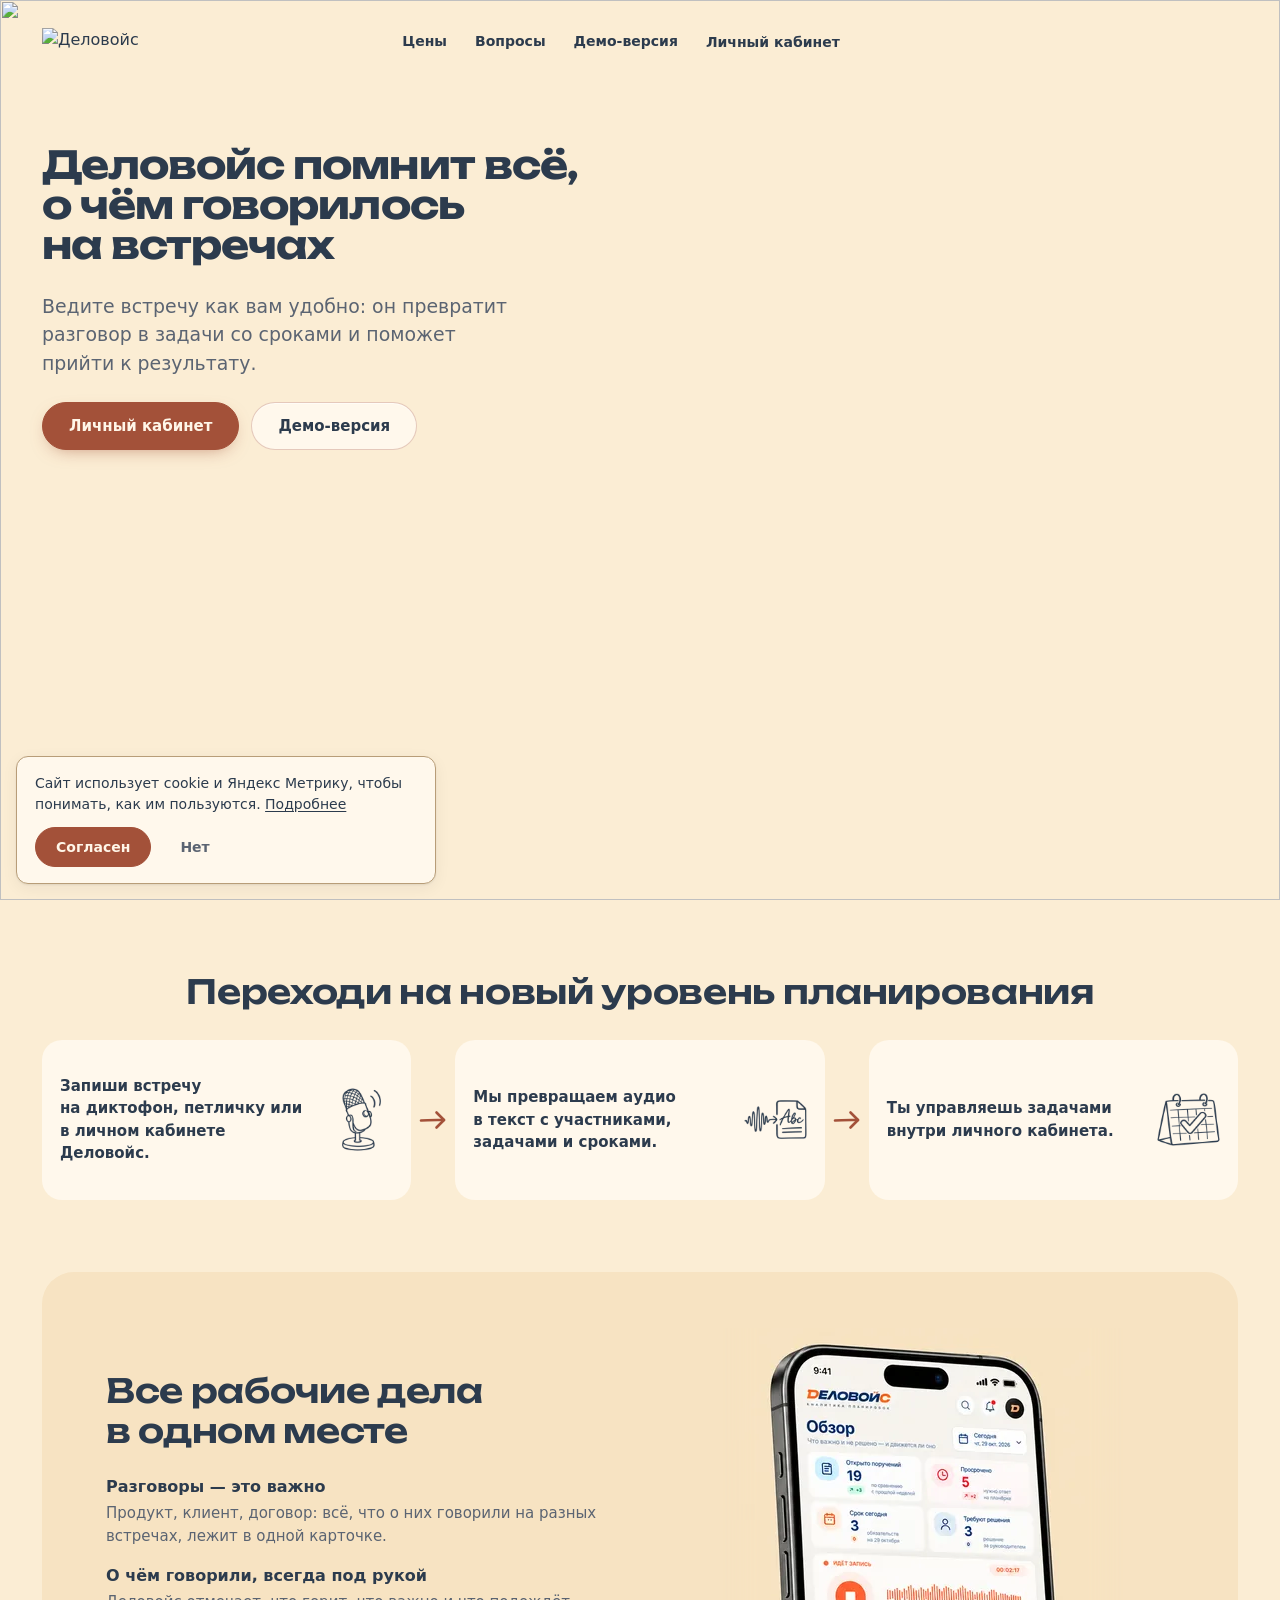
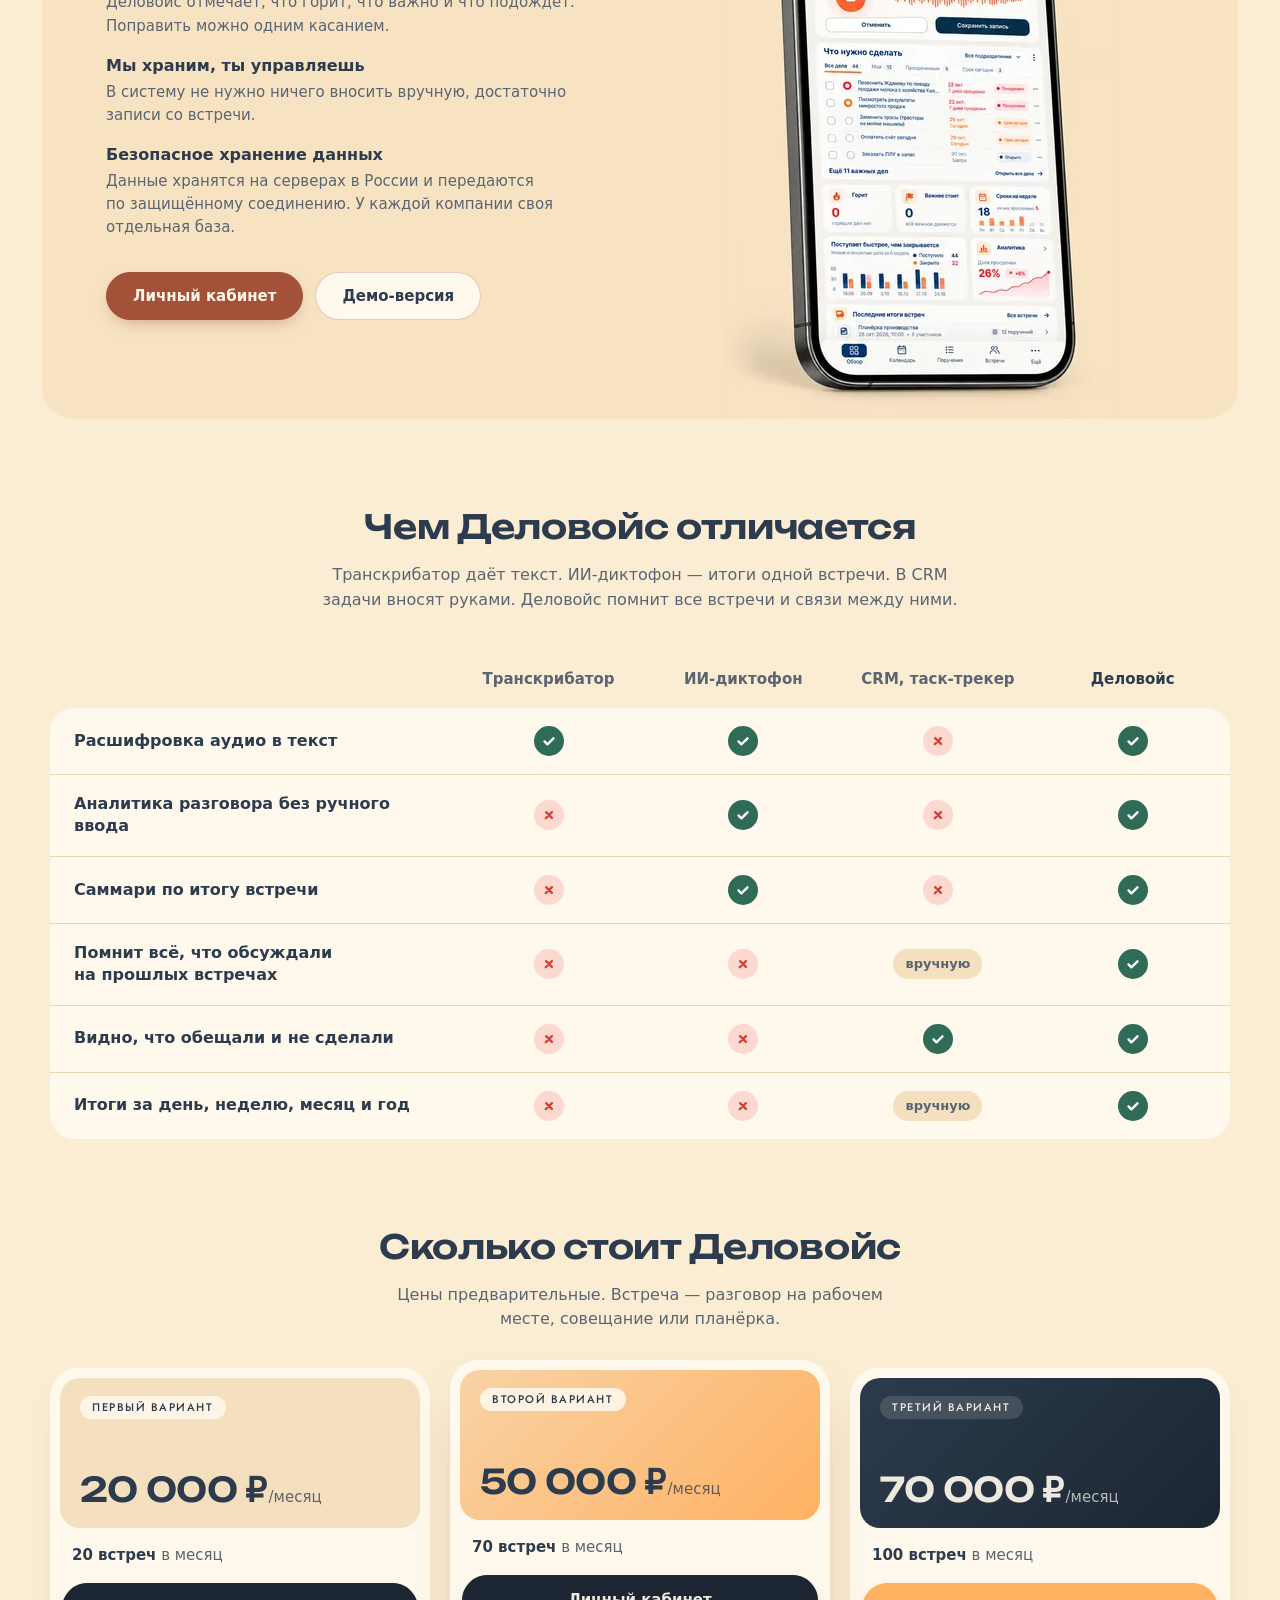
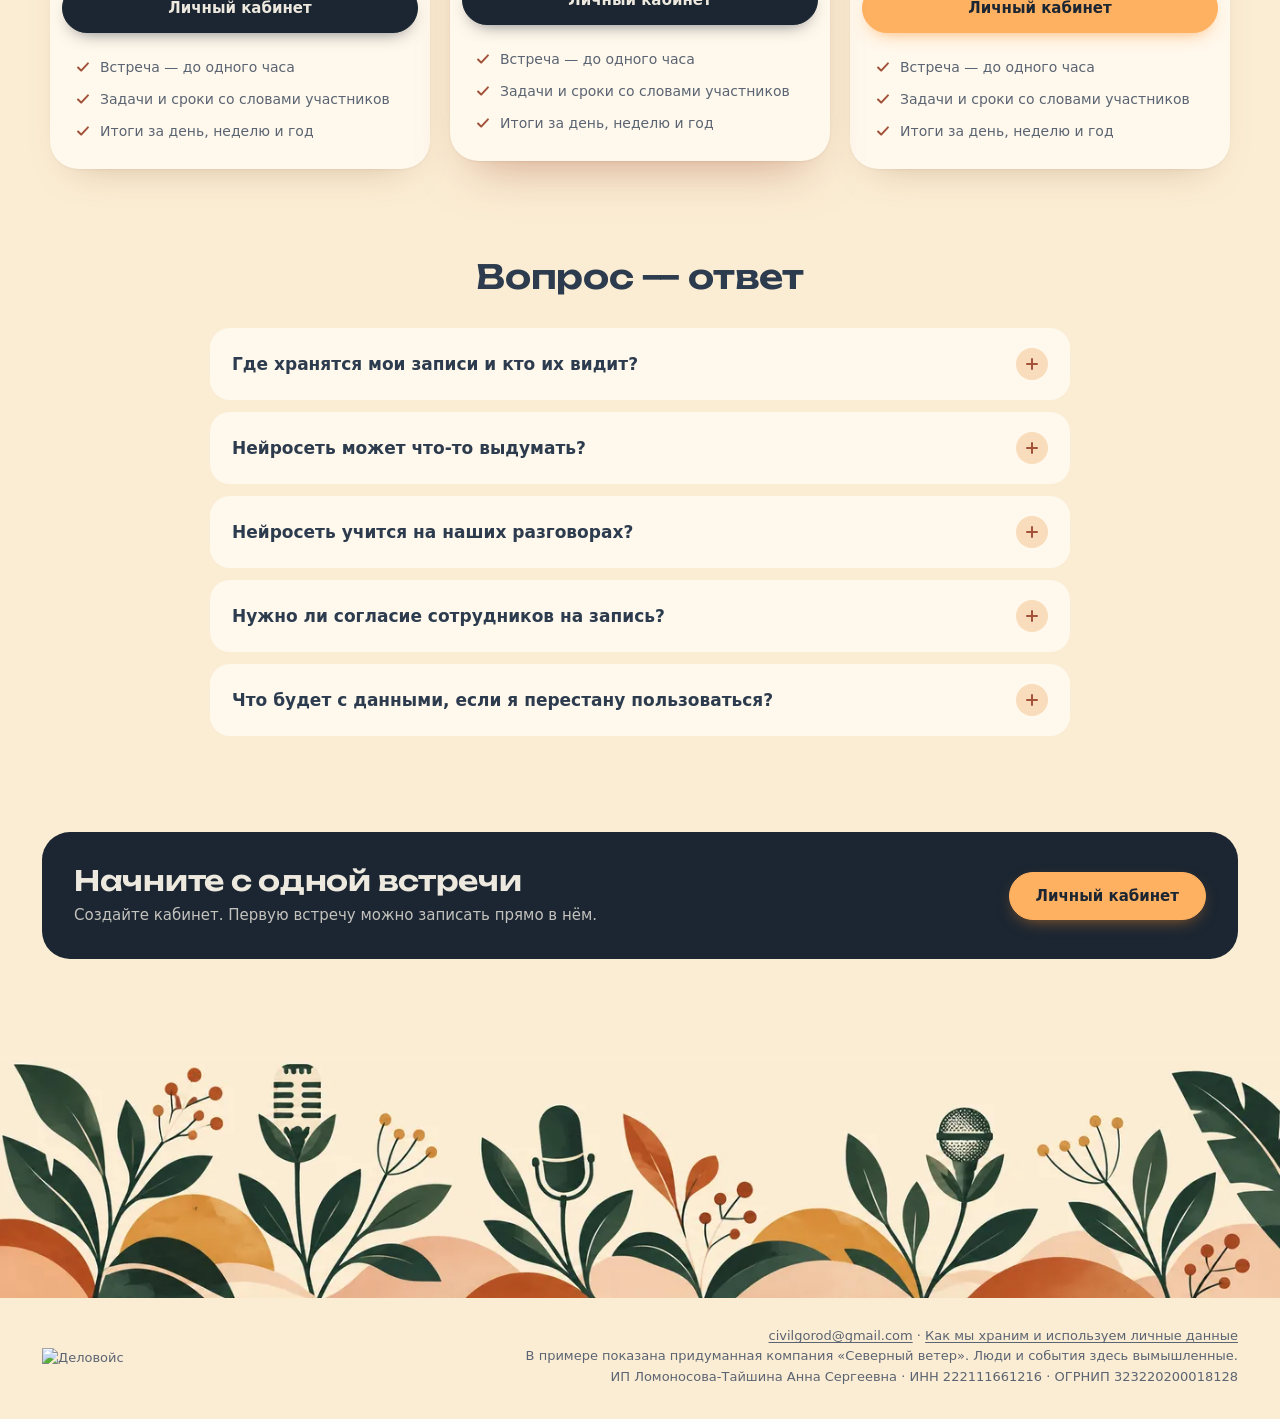
==== index.html @ e92b3f22 "Окошко согласия на cookie: Метрика только после «Согласен»; шрифты на своём сервере вместо Google Fo" ====
<!doctype html>
<html lang="ru">
<head>
<meta charset="utf-8">
<meta name="viewport" content="width=device-width,initial-scale=1">
<title>Деловойс — контроль поручений с планёрок и совещаний</title>
<meta name="description" content="Деловойс помнит всё, о чём говорилось на встречах. Ведите встречу как вам удобно: он превратит разговор в задачи со сроками и поможет прийти к результату.">
<link rel="canonical" href="https://delovoice.ru/">
<meta property="og:type" content="website">
<meta property="og:locale" content="ru_RU">
<meta property="og:site_name" content="Деловойс">
<meta property="og:title" content="Деловойс — контроль поручений с планёрок и совещаний">
<meta property="og:description" content="Деловойс помнит всё, о чём говорилось на встречах. Ведите встречу как вам удобно: он превратит разговор в задачи со сроками и поможет прийти к результату.">
<meta property="og:url" content="https://delovoice.ru/">
<meta property="og:image" content="https://delovoice.ru/assets/share-1200x630.jpg">
<meta property="og:image:secure_url" content="https://delovoice.ru/assets/share-1200x630.jpg">
<meta property="og:image:type" content="image/jpeg">
<meta property="og:image:width" content="1200">
<meta property="og:image:height" content="630">
<meta property="og:image:alt" content="Поля с микрофонами вместо цветов и человек на тропинке между ними">
<meta property="og:image" content="https://delovoice.ru/assets/share-square-800.jpg">
<meta property="og:image:width" content="800">
<meta property="og:image:height" content="800">
<meta property="vk:image" content="https://delovoice.ru/assets/share-vk-1074x480.jpg">
<meta name="twitter:card" content="summary_large_image">
<meta name="twitter:title" content="Деловойс — контроль поручений с планёрок и совещаний">
<meta name="twitter:description" content="Деловойс помнит всё, о чём говорилось на встречах. Ведите встречу как вам удобно: он превратит разговор в задачи со сроками и поможет прийти к результату.">
<meta name="twitter:image" content="https://delovoice.ru/assets/share-1200x600.jpg">
<meta name="twitter:image:alt" content="Поля с микрофонами вместо цветов и человек на тропинке между ними">
<link rel="image_src" href="https://delovoice.ru/assets/share-1200x630.jpg">
<meta name="theme-color" content="#fbedd4">
<link rel="icon" href="favicon.svg" type="image/svg+xml">
<link rel="preload" as="image" type="image/webp" imagesrcset="assets/hero-wide-1100.webp 1100w, assets/hero-wide-1672.webp 1672w" imagesizes="100vw" media="(min-width: 901px)">
<link rel="preload" as="image" type="image/webp" imagesrcset="assets/hero-tall-620.webp 620w, assets/hero-tall-941.webp 941w" imagesizes="100vw" media="(max-width: 900px)">
<link rel="stylesheet" href="style.css">
<script type="application/ld+json">{"@context":"https://schema.org","@type":"SoftwareApplication","name":"Деловойс","alternateName":"Delovoice","url":"https://delovoice.ru/","applicationCategory":"BusinessApplication","operatingSystem":"Web","inLanguage":"ru","description":"Деловойс помнит всё, о чём говорилось на встречах. Ведите встречу как вам удобно: он превратит разговор в задачи со сроками и поможет прийти к результату."}</script>
<script type="application/ld+json">{"@context": "https://schema.org", "@type": "FAQPage", "mainEntity": [{"@type": "Question", "name": "Где хранятся мои записи и кто их видит?", "acceptedAnswer": {"@type": "Answer", "text": "Записи, текст и задачи хранятся на серверах в России. У каждой компании своя отдельная база, другие компании её не видят. Для расшифровки запись передаётся сервису распознавания речи, текст для разбора — нейросети, которая работает на серверах в России. Мы не продаём данные и не используем их для рекламы. Аудио хранится не больше 90 дней, потом удаляется, текст остаётся."}}, {"@type": "Question", "name": "Нейросеть может что-то выдумать?", "acceptedAnswer": {"@type": "Answer", "text": "У каждой задачи есть цитата со встречи и время в записи. Если подходящих слов в тексте нет, задача не появляется. Сроки, суммы и имена берутся только из разговора: не назвали срок — задача остаётся без срока. Если сервис не уверен, он ставит пометку «проверьте». Неудачный разбор можно отменить целиком."}}, {"@type": "Question", "name": "Нейросеть учится на наших разговорах?", "acceptedAnswer": {"@type": "Answer", "text": "Нет. Она работает по инструкции и не обучается на ваших встречах. Всё, что сервис «помнит» о компании, — это ваш список дел и ответы о компании в кабинете."}}, {"@type": "Question", "name": "Нужно ли согласие сотрудников на запись?", "acceptedAnswer": {"@type": "Answer", "text": "Записывать встречи или нет, решает владелец кабинета. Он предупреждает участников о записи и отвечает за то, чтобы запись была законной. Сервис не создаёт и не хранит голосовые отпечатки для узнавания людей."}}, {"@type": "Question", "name": "Что будет с данными, если я перестану пользоваться?", "acceptedAnswer": {"@type": "Answer", "text": "Данные можно удалить по вашему письму. После закрытия кабинета они удаляются в течение 30 дней, если закон не требует хранить их дольше. Подробно — в правилах обработки личных данных."}}]}</script>
<script>
/* старые адреса вида delovoice.ru/#login или #overview вели в демо — переадресуем */
(function(h){var keep={home:1,how:1,product:1,pricing:1,features:'product',presentation:'how'};if(!h)return;if(keep[h]){if(typeof keep[h]==='string')location.replace('#'+keep[h]);return;}location.replace('demo.html#'+(h==='login'?'overview':h));})(location.hash.slice(1));
</script>
<!-- Яндекс Метрика загружается из cookies.js только после согласия посетителя -->
<script src="cookies.js?v=1" defer></script>
<script>
/* Цели Метрики: переход в личный кабинет и в демо — с местом кнопки на странице (data-place или раздел) */
document.addEventListener('click', function(e){
  var a = e.target.closest && e.target.closest('a[href]');
  if(!a || typeof ym !== 'function') return;
  var s = a.closest('header,footer,section,article');
  var place = a.getAttribute('data-place') || (s && (s.id || (s.className || '').split(' ')[0])) || 'page';
  if(a.hostname === 'app.delovoice.ru') ym(113913973, 'reachGoal', 'cabinet_click', {place: place, page: location.pathname});
  else if(/demo\.html$/.test(a.pathname)) ym(113913973, 'reachGoal', 'demo_click', {place: place});
}, true);
</script>
</head>
<body class="site">

<header class="site-nav">
  <a href="/" class="brand" aria-label="На главную страницу Деловойс"><img src="assets/logo-dark.png" alt="Деловойс" width="285" height="29"></a>
  <nav aria-label="Основное меню">
    <a href="#pricing" class="nav-link">Цены</a>
    <a href="#faq" class="nav-link">Вопросы</a>
    <a href="demo.html" class="nav-link">Демо-версия</a>
    <a data-place="шапка" href="https://app.delovoice.ru/" class="btn">Личный кабинет</a>
  </nav>
</header>

<main>

<section class="hero" aria-labelledby="hero-title">
  <picture class="hero-art">
    <source media="(max-width: 900px)" type="image/webp" srcset="assets/hero-tall-620.webp 620w, assets/hero-tall-941.webp 941w" sizes="100vw">
    <source type="image/webp" srcset="assets/hero-wide-1100.webp 1100w, assets/hero-wide-1672.webp 1672w" sizes="100vw">
    <img src="assets/hero-wide-1672.jpg" alt="" width="1672" height="941" fetchpriority="high">
  </picture>
  <div class="hero-text">
    <h1 id="hero-title"><span>Деловойс помнит всё,</span> <span>о&nbsp;чём говорилось</span> <span>на&nbsp;встречах</span></h1>
    <div class="lead">
      <p>Ведите встречу как вам удобно: он превратит разговор в&nbsp;задачи со&nbsp;сроками и&nbsp;поможет прийти к&nbsp;результату.</p>
    </div>
    <div class="hero-actions">
      <a data-place="первый экран" href="https://app.delovoice.ru/" class="btn primary">Личный кабинет</a>
      <a href="demo.html" class="btn">Демо-версия</a>
    </div>
  </div>
</section>

<section class="block wrap" id="how">
  <h2>Переходи на&nbsp;новый уровень планирования</h2>
  <ol class="steps-row">
    <li><span>Запиши встречу на&nbsp;диктофон, петличку или в&nbsp;личном кабинете Деловойс.</span><img src="assets/icon-mic.webp" alt="" width="76" height="76" loading="lazy" decoding="async"></li>
    <li><span>Мы превращаем аудио в&nbsp;текст с&nbsp;участниками, задачами и&nbsp;сроками.</span><img src="assets/icon-text.webp" alt="" width="76" height="76" loading="lazy" decoding="async"></li>
    <li><span>Ты управляешь задачами внутри личного кабинета.</span><img src="assets/icon-cal.webp" alt="" width="76" height="76" loading="lazy" decoding="async"></li>
  </ol>
</section>

<section class="block wrap" id="product">
  <div class="product">
    <div class="product-text">
      <h2>Все рабочие дела в&nbsp;одном месте</h2>
      <dl class="points">
        <div><dt>Разговоры — это важно</dt><dd>Продукт, клиент, договор: всё, что о&nbsp;них говорили на&nbsp;разных встречах, лежит в&nbsp;одной карточке.</dd></div>
        <div><dt>О&nbsp;чём говорили, всегда под рукой</dt><dd>Деловойс отмечает, что горит, что важно и&nbsp;что подождёт. Поправить можно одним касанием.</dd></div>
        <div><dt>Мы храним, ты управляешь</dt><dd>В&nbsp;систему не&nbsp;нужно ничего вносить вручную, достаточно записи со&nbsp;встречи.</dd></div>
        <div><dt>Безопасное хранение данных</dt><dd>Данные хранятся на&nbsp;серверах в&nbsp;России и&nbsp;передаются по&nbsp;защищённому соединению. У&nbsp;каждой компании своя отдельная база.</dd></div>
      </dl>
      <div class="product-actions">
        <a data-place="все рабочие дела" href="https://app.delovoice.ru/" class="btn primary">Личный кабинет</a>
        <a href="demo.html" class="btn">Демо-версия</a>
      </div>
    </div>

    <picture class="product-phone">
      <source type="image/webp" srcset="assets/delovoice-kabinet-na-telefone-400.webp 400w, assets/delovoice-kabinet-na-telefone-600.webp 600w, assets/delovoice-kabinet-na-telefone-760.webp 760w" sizes="(max-width: 640px) 280px, (max-width: 900px) 320px, 400px">
      <img src="assets/delovoice-kabinet-na-telefone-760.jpg" alt="Кабинет Деловойс на телефоне: открытые поручения, просрочки, запись встречи, список дел и последние итоги встреч" title="Кабинет Деловойс на телефоне" width="760" height="1312" loading="lazy" decoding="async">
    </picture>
  </div>
</section>

<section class="block wrap" id="compare">
  <div class="c-head">
    <h2>Чем Деловойс отличается</h2>
    <p class="lead">Транскрибатор даёт текст. ИИ-диктофон — итоги одной встречи. В&nbsp;CRM задачи вносят руками. Деловойс помнит все встречи и&nbsp;связи между ними.</p>
  </div>
  <div class="c-box">
    <table class="c-table">
      <thead><tr><th scope="col"><span class="sr">Возможность</span></th><th scope="col">Транскрибатор</th><th scope="col">ИИ-диктофон</th><th scope="col">CRM, таск-трекер</th><th scope="col" class="c-us">Деловойс</th></tr></thead>
      <tbody>
        <tr><th scope="row">Расшифровка аудио в&nbsp;текст</th><td data-l="Транскрибатор"><span class="c-yes" role="img" aria-label="есть"></span></td><td data-l="ИИ-диктофон"><span class="c-yes" role="img" aria-label="есть"></span></td><td data-l="CRM"><span class="c-no" role="img" aria-label="нет"></span></td><td data-l="Деловойс" class="c-us"><span class="c-yes" role="img" aria-label="есть"></span></td></tr>
        <tr><th scope="row">Аналитика разговора без ручного ввода</th><td data-l="Транскрибатор"><span class="c-no" role="img" aria-label="нет"></span></td><td data-l="ИИ-диктофон"><span class="c-yes" role="img" aria-label="есть"></span></td><td data-l="CRM"><span class="c-no" role="img" aria-label="нет"></span></td><td data-l="Деловойс" class="c-us"><span class="c-yes" role="img" aria-label="есть"></span></td></tr>
        <tr><th scope="row">Саммари по&nbsp;итогу встречи</th><td data-l="Транскрибатор"><span class="c-no" role="img" aria-label="нет"></span></td><td data-l="ИИ-диктофон"><span class="c-yes" role="img" aria-label="есть"></span></td><td data-l="CRM"><span class="c-no" role="img" aria-label="нет"></span></td><td data-l="Деловойс" class="c-us"><span class="c-yes" role="img" aria-label="есть"></span></td></tr>
        <tr><th scope="row">Помнит всё, что обсуждали на&nbsp;прошлых встречах</th><td data-l="Транскрибатор"><span class="c-no" role="img" aria-label="нет"></span></td><td data-l="ИИ-диктофон"><span class="c-no" role="img" aria-label="нет"></span></td><td data-l="CRM"><span class="c-txt">вручную</span></td><td data-l="Деловойс" class="c-us"><span class="c-yes" role="img" aria-label="есть"></span></td></tr>
        <tr><th scope="row">Видно, что обещали и&nbsp;не&nbsp;сделали</th><td data-l="Транскрибатор"><span class="c-no" role="img" aria-label="нет"></span></td><td data-l="ИИ-диктофон"><span class="c-no" role="img" aria-label="нет"></span></td><td data-l="CRM"><span class="c-yes" role="img" aria-label="есть"></span></td><td data-l="Деловойс" class="c-us"><span class="c-yes" role="img" aria-label="есть"></span></td></tr>
        <tr><th scope="row">Итоги за&nbsp;день, неделю, месяц и&nbsp;год</th><td data-l="Транскрибатор"><span class="c-no" role="img" aria-label="нет"></span></td><td data-l="ИИ-диктофон"><span class="c-no" role="img" aria-label="нет"></span></td><td data-l="CRM"><span class="c-txt">вручную</span></td><td data-l="Деловойс" class="c-us"><span class="c-yes" role="img" aria-label="есть"></span></td></tr>
      </tbody>
    </table>
  </div>
</section>

<section class="block wrap" id="pricing">
  <div class="pricing-head">
    <h2>Сколько стоит Деловойс</h2>
    <p class="lead">Цены предварительные. Встреча — разговор на&nbsp;рабочем месте, совещание или планёрка.</p>
  </div>
  <div class="plans">
    <article class="plan plan-1">
      <div class="plan-top">
        <h3 class="plan-chip">Первый вариант</h3>
        <p class="plan-price"><span class="num">20 000</span>&nbsp;₽<small>/месяц</small></p>
      </div>
      <p class="plan-desc"><b>20 встреч</b> в&nbsp;месяц</p>
      <a data-place="тариф: 20 встреч" href="https://app.delovoice.ru/" class="btn plan-btn">Личный кабинет</a>
      <ul class="plan-list">
        <li>Встреча — до&nbsp;одного часа</li>
        <li>Задачи и&nbsp;сроки со&nbsp;словами участников</li>
        <li>Итоги за&nbsp;день, неделю и&nbsp;год</li>
      </ul>
    </article>
    <article class="plan plan-2">
      <div class="plan-top">
        <h3 class="plan-chip">Второй вариант</h3>
        <p class="plan-price"><span class="num">50 000</span>&nbsp;₽<small>/месяц</small></p>
      </div>
      <p class="plan-desc"><b>70 встреч</b> в&nbsp;месяц</p>
      <a data-place="тариф: 70 встреч" href="https://app.delovoice.ru/" class="btn plan-btn">Личный кабинет</a>
      <ul class="plan-list">
        <li>Встреча — до&nbsp;одного часа</li>
        <li>Задачи и&nbsp;сроки со&nbsp;словами участников</li>
        <li>Итоги за&nbsp;день, неделю и&nbsp;год</li>
      </ul>
    </article>
    <article class="plan plan-3">
      <div class="plan-top">
        <h3 class="plan-chip">Третий вариант</h3>
        <p class="plan-price"><span class="num">70 000</span>&nbsp;₽<small>/месяц</small></p>
      </div>
      <p class="plan-desc"><b>100 встреч</b> в&nbsp;месяц</p>
      <a data-place="тариф: 100 встреч" href="https://app.delovoice.ru/" class="btn plan-btn accent-btn">Личный кабинет</a>
      <ul class="plan-list">
        <li>Встреча — до&nbsp;одного часа</li>
        <li>Задачи и&nbsp;сроки со&nbsp;словами участников</li>
        <li>Итоги за&nbsp;день, неделю и&nbsp;год</li>
      </ul>
    </article>
  </div>
</section>

<section class="block wrap" id="faq">
  <h2>Вопрос — ответ</h2>
  <div class="faq">
    <div class="faq-item">
      <h3><button type="button" class="faq-q" aria-expanded="false" aria-controls="faq-a1" id="faq-q1">Где хранятся мои записи и кто их видит?<span class="faq-ico" aria-hidden="true"></span></button></h3>
      <div class="faq-a" id="faq-a1" role="region" aria-labelledby="faq-q1"><div><p>Записи, текст и задачи хранятся на серверах в России. У каждой компании своя отдельная база, другие компании её не видят. Для расшифровки запись передаётся сервису распознавания речи, текст для разбора — нейросети, которая работает на серверах в России. Мы не продаём данные и не используем их для рекламы. Аудио хранится не больше 90 дней, потом удаляется, текст остаётся.</p></div></div>
    </div>
    <div class="faq-item">
      <h3><button type="button" class="faq-q" aria-expanded="false" aria-controls="faq-a2" id="faq-q2">Нейросеть может что-то выдумать?<span class="faq-ico" aria-hidden="true"></span></button></h3>
      <div class="faq-a" id="faq-a2" role="region" aria-labelledby="faq-q2"><div><p>У каждой задачи есть цитата со встречи и время в записи. Если подходящих слов в тексте нет, задача не появляется. Сроки, суммы и имена берутся только из разговора: не назвали срок — задача остаётся без срока. Если сервис не уверен, он ставит пометку «проверьте». Неудачный разбор можно отменить целиком.</p></div></div>
    </div>
    <div class="faq-item">
      <h3><button type="button" class="faq-q" aria-expanded="false" aria-controls="faq-a3" id="faq-q3">Нейросеть учится на наших разговорах?<span class="faq-ico" aria-hidden="true"></span></button></h3>
      <div class="faq-a" id="faq-a3" role="region" aria-labelledby="faq-q3"><div><p>Нет. Она работает по инструкции и не обучается на ваших встречах. Всё, что сервис «помнит» о компании, — это ваш список дел и ответы о компании в кабинете.</p></div></div>
    </div>
    <div class="faq-item">
      <h3><button type="button" class="faq-q" aria-expanded="false" aria-controls="faq-a4" id="faq-q4">Нужно ли согласие сотрудников на запись?<span class="faq-ico" aria-hidden="true"></span></button></h3>
      <div class="faq-a" id="faq-a4" role="region" aria-labelledby="faq-q4"><div><p>Записывать встречи или нет, решает владелец кабинета. Он предупреждает участников о записи и отвечает за то, чтобы запись была законной. Сервис не создаёт и не хранит голосовые отпечатки для узнавания людей.</p></div></div>
    </div>
    <div class="faq-item">
      <h3><button type="button" class="faq-q" aria-expanded="false" aria-controls="faq-a5" id="faq-q5">Что будет с данными, если я перестану пользоваться?<span class="faq-ico" aria-hidden="true"></span></button></h3>
      <div class="faq-a" id="faq-a5" role="region" aria-labelledby="faq-q5"><div><p>Данные можно удалить по вашему письму. После закрытия кабинета они удаляются в течение 30 дней, если закон не требует хранить их дольше. Подробно — в правилах обработки личных данных.</p></div></div>
    </div>
  </div>
</section>

<section class="wrap">
  <div class="cta">
    <div><h2>Начните с одной встречи</h2><p>Создайте кабинет. Первую встречу можно записать прямо в&nbsp;нём.</p></div>
    <a data-place="низ страницы" href="https://app.delovoice.ru/" class="btn accent-btn">Личный кабинет</a>
  </div>
</section>

</main>

<picture class="footer-art" aria-hidden="true">
  <source type="image/webp" srcset="assets/footer-plants-800.webp 800w, assets/footer-plants-1400.webp 1400w, assets/footer-plants-2000.webp 2000w" sizes="100vw">
  <img src="assets/footer-plants-1400.jpg" alt="" width="2160" height="451" loading="lazy" decoding="async">
</picture>

<footer class="site-footer">
  <div class="wrap footer-inner">
    <a href="/" class="brand" aria-label="На главную страницу Деловойс"><img src="assets/logo-dark.png" alt="Деловойс" width="160" height="16"></a>
    <p><a href="mailto:civilgorod@gmail.com">civilgorod@gmail.com</a> · <a href="/privacy.html">Как мы храним и используем личные данные</a><br>
    В примере показана придуманная компания «Северный ветер». Люди и события здесь вымышленные.<br>
    ИП Ломоносова-Тайшина Анна Сергеевна · ИНН 222111661216 · ОГРНИП 323220200018128</p>
  </div>
</footer>


<script>
/* свет на цветной плашке тарифа: за курсором на компьютере, при прокрутке на телефоне */
(function(){
  var tops=[].slice.call(document.querySelectorAll('.plan-top'));
  if(!tops.length||matchMedia('(prefers-reduced-motion: reduce)').matches)return;
  var fine=matchMedia('(hover: hover) and (pointer: fine)').matches;
  if(fine){
    tops.forEach(function(el){
      var card=el.closest('.plan');
      card.addEventListener('pointermove',function(e){var r=el.getBoundingClientRect();el.style.setProperty('--mx',(e.clientX-r.left)+'px');el.style.setProperty('--my',(e.clientY-r.top)+'px');el.classList.add('lit')});
      card.addEventListener('pointerleave',function(){el.classList.remove('lit')});
    });
  }else{
    var ticking=false;
    function upd(){ticking=false;var vh=innerHeight;tops.forEach(function(el){var r=el.getBoundingClientRect();var t=(vh-r.top)/(vh+r.height);if(t<0||t>1){el.classList.remove('lit');return}
      el.style.setProperty('--mx',(r.width*(0.1+0.8*t))+'px');el.style.setProperty('--my',(r.height*(0.2+0.6*t))+'px');el.classList.add('lit')})}
    addEventListener('scroll',function(){if(!ticking){ticking=true;requestAnimationFrame(upd)}},{passive:true});upd();
  }
})();
</script>
<script>
/* раскрытие вопросов */
document.querySelectorAll('.faq-q').forEach(function(b){b.addEventListener('click',function(){var o=b.getAttribute('aria-expanded')==='true';b.setAttribute('aria-expanded',String(!o));b.closest('.faq-item').classList.toggle('open',!o)})});
</script>
</body>
</html>
---- style.css ----
/* шрифты лежат на нашем сервере: без обращений к Google */
@font-face{font-family:'Unbounded';font-style:normal;font-weight:600;font-display:swap;src:url(assets/fonts/unbounded-cyrillic-600-normal.woff2) format('woff2');unicode-range:U+0301,U+0400-045F,U+0490-0491,U+04B0-04B1,U+2116}
@font-face{font-family:'Unbounded';font-style:normal;font-weight:600;font-display:swap;src:url(assets/fonts/unbounded-latin-600-normal.woff2) format('woff2');unicode-range:U+0000-00FF,U+0131,U+0152-0153,U+02BB-02BC,U+02C6,U+02DA,U+02DC,U+0304,U+0308,U+0329,U+2000-206F,U+20AC,U+2122,U+2191,U+2193,U+2212,U+2215,U+FEFF,U+FFFD}
@font-face{font-family:'Unbounded';font-style:normal;font-weight:700;font-display:swap;src:url(assets/fonts/unbounded-cyrillic-700-normal.woff2) format('woff2');unicode-range:U+0301,U+0400-045F,U+0490-0491,U+04B0-04B1,U+2116}
@font-face{font-family:'Unbounded';font-style:normal;font-weight:700;font-display:swap;src:url(assets/fonts/unbounded-latin-700-normal.woff2) format('woff2');unicode-range:U+0000-00FF,U+0131,U+0152-0153,U+02BB-02BC,U+02C6,U+02DA,U+02DC,U+0304,U+0308,U+0329,U+2000-206F,U+20AC,U+2122,U+2191,U+2193,U+2212,U+2215,U+FEFF,U+FFFD}
@font-face{font-family:'Manrope';font-style:normal;font-weight:400;font-display:swap;src:url(assets/fonts/manrope-cyrillic-400-normal.woff2) format('woff2');unicode-range:U+0301,U+0400-045F,U+0490-0491,U+04B0-04B1,U+2116}
@font-face{font-family:'Manrope';font-style:normal;font-weight:400;font-display:swap;src:url(assets/fonts/manrope-latin-400-normal.woff2) format('woff2');unicode-range:U+0000-00FF,U+0131,U+0152-0153,U+02BB-02BC,U+02C6,U+02DA,U+02DC,U+0304,U+0308,U+0329,U+2000-206F,U+20AC,U+2122,U+2191,U+2193,U+2212,U+2215,U+FEFF,U+FFFD}
@font-face{font-family:'Manrope';font-style:normal;font-weight:500;font-display:swap;src:url(assets/fonts/manrope-cyrillic-500-normal.woff2) format('woff2');unicode-range:U+0301,U+0400-045F,U+0490-0491,U+04B0-04B1,U+2116}
@font-face{font-family:'Manrope';font-style:normal;font-weight:500;font-display:swap;src:url(assets/fonts/manrope-latin-500-normal.woff2) format('woff2');unicode-range:U+0000-00FF,U+0131,U+0152-0153,U+02BB-02BC,U+02C6,U+02DA,U+02DC,U+0304,U+0308,U+0329,U+2000-206F,U+20AC,U+2122,U+2191,U+2193,U+2212,U+2215,U+FEFF,U+FFFD}
@font-face{font-family:'Manrope';font-style:normal;font-weight:600;font-display:swap;src:url(assets/fonts/manrope-cyrillic-600-normal.woff2) format('woff2');unicode-range:U+0301,U+0400-045F,U+0490-0491,U+04B0-04B1,U+2116}
@font-face{font-family:'Manrope';font-style:normal;font-weight:600;font-display:swap;src:url(assets/fonts/manrope-latin-600-normal.woff2) format('woff2');unicode-range:U+0000-00FF,U+0131,U+0152-0153,U+02BB-02BC,U+02C6,U+02DA,U+02DC,U+0304,U+0308,U+0329,U+2000-206F,U+20AC,U+2122,U+2191,U+2193,U+2212,U+2215,U+FEFF,U+FFFD}
@font-face{font-family:'Manrope';font-style:normal;font-weight:700;font-display:swap;src:url(assets/fonts/manrope-cyrillic-700-normal.woff2) format('woff2');unicode-range:U+0301,U+0400-045F,U+0490-0491,U+04B0-04B1,U+2116}
@font-face{font-family:'Manrope';font-style:normal;font-weight:700;font-display:swap;src:url(assets/fonts/manrope-latin-700-normal.woff2) format('woff2');unicode-range:U+0000-00FF,U+0131,U+0152-0153,U+02BB-02BC,U+02C6,U+02DA,U+02DC,U+0304,U+0308,U+0329,U+2000-206F,U+20AC,U+2122,U+2191,U+2193,U+2212,U+2215,U+FEFF,U+FFFD}
@font-face{font-family:'Jost';font-style:normal;font-weight:500;font-display:swap;src:url(assets/fonts/jost-cyrillic-500-normal.woff2) format('woff2');unicode-range:U+0301,U+0400-045F,U+0490-0491,U+04B0-04B1,U+2116}
@font-face{font-family:'Jost';font-style:normal;font-weight:500;font-display:swap;src:url(assets/fonts/jost-latin-500-normal.woff2) format('woff2');unicode-range:U+0000-00FF,U+0131,U+0152-0153,U+02BB-02BC,U+02C6,U+02DA,U+02DC,U+0304,U+0308,U+0329,U+2000-206F,U+20AC,U+2122,U+2191,U+2193,U+2212,U+2215,U+FEFF,U+FFFD}
@font-face{font-family:'JetBrains Mono';font-style:normal;font-weight:400;font-display:swap;src:url(assets/fonts/jetbrains-mono-cyrillic-400-normal.woff2) format('woff2');unicode-range:U+0301,U+0400-045F,U+0490-0491,U+04B0-04B1,U+2116}
@font-face{font-family:'JetBrains Mono';font-style:normal;font-weight:400;font-display:swap;src:url(assets/fonts/jetbrains-mono-latin-400-normal.woff2) format('woff2');unicode-range:U+0000-00FF,U+0131,U+0152-0153,U+02BB-02BC,U+02C6,U+02DA,U+02DC,U+0304,U+0308,U+0329,U+2000-206F,U+20AC,U+2122,U+2191,U+2193,U+2212,U+2215,U+FEFF,U+FFFD}
@font-face{font-family:'JetBrains Mono';font-style:normal;font-weight:500;font-display:swap;src:url(assets/fonts/jetbrains-mono-cyrillic-500-normal.woff2) format('woff2');unicode-range:U+0301,U+0400-045F,U+0490-0491,U+04B0-04B1,U+2116}
@font-face{font-family:'JetBrains Mono';font-style:normal;font-weight:500;font-display:swap;src:url(assets/fonts/jetbrains-mono-latin-500-normal.woff2) format('woff2');unicode-range:U+0000-00FF,U+0131,U+0152-0153,U+02BB-02BC,U+02C6,U+02DA,U+02DC,U+0304,U+0308,U+0329,U+2000-206F,U+20AC,U+2122,U+2191,U+2193,U+2212,U+2215,U+FEFF,U+FFFD}
/* Деловойс — дизайн-система: палитра Palladian / Oatmeal / Blue Fantastic / Abyssal / Burning Flame / Truffle */
:root{
--surface:#fbedd4;--surface-raised:#fff8ec;--surface-sunken:#f4e0bf;--line:#ecd7b4;--line-strong:#b89d78;--panel:#f7e3c2;
--ink:#2c3b4d;--ink-muted:#5b6472;--ink-inverse:#eee9df;
--action:#a35139;--action-hover:#8e4430;--on-action:#fff6e8;
--accent:#ffb162;--on-accent:#1b2632;--accent-soft:#f8dcbc;
--success:#2f6b57;--success-soft:#dce9e2;--warning:#8a5a00;--warning-soft:#f6e7c8;--danger:#a1283f;--danger-soft:#f3dcdf;--info:#2e5e8c;--info-soft:#dce5ef;
--oatmeal:#c9c1b1;--abyssal:#1b2632;--truffle:#a35139;--focus:#2c3b4d;
--f-display:"Unbounded","Arial Black",sans-serif;--f-sans:"Manrope",system-ui,sans-serif;--f-label:"Jost","Futura","Century Gothic",sans-serif;--f-mono:"JetBrains Mono",ui-monospace,monospace;
--shadow:0 1px 2px rgba(27,38,50,.08),0 4px 16px rgba(27,38,50,.06)}
*{box-sizing:border-box}html{scroll-behavior:smooth}
body{margin:0;font:16px/1.55 var(--f-sans);color:var(--ink);background:var(--surface);-webkit-font-smoothing:antialiased}
button,input,select{font:inherit}a{color:inherit;text-decoration:none}button,a,input,select{touch-action:manipulation}button{cursor:pointer}button:disabled{cursor:not-allowed;opacity:.45}
:focus-visible{outline:2px solid var(--focus);outline-offset:2px}
.num,.mono{font-family:var(--f-mono);font-variant-numeric:tabular-nums}

/* кнопки */
button,.btn{display:inline-flex;justify-content:center;align-items:center;gap:8px;min-height:44px;border:1px solid var(--line-strong);border-radius:8px;background:transparent;padding:0 20px;color:var(--ink);font:600 14px/1.2 var(--f-sans);white-space:nowrap;transition:background-color .15s,border-color .15s}
button:hover,.btn:hover{background:var(--surface-sunken)}
.primary{background:var(--action);color:var(--on-action);border-color:var(--action)}.primary:hover{background:var(--action-hover);border-color:var(--action-hover)}
.accent-btn{background:var(--accent);border-color:var(--accent);color:var(--on-accent)}.accent-btn:hover{background:#ffc587;border-color:#ffc587}

/* логотип */
.brand{display:inline-flex;align-items:center}.brand img{display:block;height:auto}
.brand-lg img{width:190px}.brand-md img{width:190px}

/* типографика */
.eyebrow{font:500 12px/16px var(--f-label);letter-spacing:.24em;text-transform:uppercase;color:var(--ink-muted)}
h1,h2,h3,p{margin-top:0}
h1{font:700 clamp(30px,4.2vw,56px)/1.1 var(--f-display);letter-spacing:-.02em}
h2{font:600 clamp(24px,2.6vw,36px)/1.2 var(--f-display);letter-spacing:-.01em}
h3{font:700 18px/1.4 var(--f-sans)}
.muted{color:var(--ink-muted)}.small{font-size:13px}

/* бейджи статусов */
.chip{display:inline-flex;align-items:center;gap:6px;height:24px;font:600 12px/16px var(--f-sans);padding:0 8px;border-radius:4px;white-space:nowrap;background:var(--surface-sunken);color:var(--ink)}
.chip::before{content:"";width:6px;height:6px;border-radius:999px;background:currentColor;flex:none}
.chip.plain::before{display:none}
.red{color:var(--danger);background:var(--danger-soft)}.amber{color:var(--warning);background:var(--warning-soft)}.good{color:var(--success);background:var(--success-soft)}

/* ===== сайт ===== */
.wrap{max-width:1260px;margin:0 auto;padding-left:32px;padding-right:32px}
.site-nav{max-width:1260px;margin:0 auto;height:84px;padding:0 32px;display:flex;align-items:center;justify-content:space-between;gap:24px}
.site-nav nav{display:flex;align-items:center;gap:24px;font-size:14px;font-weight:600}
.site-nav .brand img{width:285px}
.site-footer .brand img{width:160px}
.nav-link:hover{color:var(--action)}
.lead{font-size:18px;color:var(--ink-muted);max-width:540px}
.aside{font-size:15px;color:var(--ink-muted);max-width:640px;margin:28px 0 0}
.note{font-size:13px;color:var(--ink-muted);margin:16px 0 0}



.block{padding-top:96px}
.block h2{margin:0 0 16px}
.steps-row{list-style:none;margin:32px 0 0;padding:0;display:grid;grid-template-columns:repeat(3,1fr);gap:24px}
.steps-row li{border-top:2px solid var(--ink);padding-top:16px;font:700 18px/1.4 var(--f-sans);color:var(--ink);text-wrap:pretty}
.steps-row b{display:block;font:700 18px/1.3 var(--f-sans);color:var(--ink);margin-bottom:6px}

.product{display:grid;grid-template-columns:1fr 1fr;gap:64px;align-items:center}
.product-phone{display:block}.product-phone img{display:block;width:100%;max-width:420px;height:auto;margin:0 auto;-webkit-mask-image:linear-gradient(to right,transparent 0,#000 9%,#000 91%,transparent 100%),linear-gradient(to bottom,transparent 0,#000 2.5%,#000 96%,transparent 100%);mask-image:linear-gradient(to right,transparent 0,#000 9%,#000 91%,transparent 100%),linear-gradient(to bottom,transparent 0,#000 2.5%,#000 96%,transparent 100%)}
.product>*{min-width:0}
.points{margin:28px 0 32px;display:grid;gap:18px}
.points dt{font-weight:700}
.points dd{margin:2px 0 0;font-size:15px;color:var(--ink-muted)}
.task-card{margin:0;background:var(--surface-raised);border:1px solid var(--line);border-radius:16px;padding:24px;box-shadow:var(--shadow)}
.task-card figcaption{font-size:12px;color:var(--ink-muted)}
.task-card h3{margin:0}
.task-head{display:flex;justify-content:space-between;align-items:flex-start;gap:12px;margin:6px 0 18px}
.task-head .chip{margin-top:2px}
.obj-label{font:500 11px/1 var(--f-label);letter-spacing:.2em;text-transform:uppercase;margin-right:6px}
.task-steps{list-style:none;margin:0 0 22px;padding:0;display:grid;gap:6px;font-size:14px}
.task-steps li{position:relative;padding-left:26px}
.task-steps li::before{content:"";position:absolute;left:0;top:3px;width:14px;height:14px;border:1.5px solid var(--line-strong);border-radius:3px}
.task-steps li.done{color:var(--ink-muted)}
.task-steps li.done::before{background:var(--success);border-color:var(--success)}
.task-steps li.done::after{content:"";position:absolute;left:5px;top:5px;width:4px;height:8px;border:solid var(--surface-raised);border-width:0 2px 2px 0;transform:rotate(45deg)}
.task-meta{display:grid;grid-template-columns:repeat(3,1fr);gap:10px;margin-bottom:24px;font-size:14px;font-weight:600}
.task-meta>div{background:var(--surface);border-radius:8px;padding:10px 12px;min-width:0}
.task-meta small{display:block;font-weight:400;font-size:12px;color:var(--ink-muted);margin-bottom:4px}
.task-history{list-style:none;margin:0 0 0 4px;padding:0 0 0 20px;border-left:2px solid var(--line)}
.task-history li{position:relative;margin-bottom:20px}.task-history li:last-child{margin-bottom:0}
.task-history li::before{content:"";position:absolute;left:-26px;top:5px;width:10px;height:10px;background:var(--ink)}
.task-history li:last-child::before{background:var(--accent)}
.task-history>li>span{display:block;font-size:12px}
.task-history q{display:block;background:var(--accent-soft);border-radius:4px;padding:12px 14px;margin:8px 0 6px;font-size:15px;quotes:"«" "»"}
.task-history small{font-size:12px;color:var(--ink-muted)}

.prices{display:grid;grid-template-columns:repeat(3,1fr);gap:16px;margin-top:28px}
.price{border:0;border-radius:18px;padding:28px;background:#e2d8c6;display:flex;flex-direction:column}
.price:nth-child(2){background:var(--accent-soft)}
.price:nth-child(3){background:var(--abyssal);color:var(--ink-inverse)}.price:nth-child(3) span{color:#c3c9d1}.price:nth-child(3) span b{color:var(--ink-inverse)}
.price .btn{margin-top:24px;min-height:52px;font-size:15px;width:100%}
.price h3{font-size:16px;margin:0 0 12px}
.price strong{display:block;font:500 30px/1.2 var(--f-mono);letter-spacing:-.02em;margin-bottom:4px}
.price span{font-size:14px;color:var(--ink-muted);flex:1}

.cta{margin:96px 0;background:var(--ink);color:var(--ink-inverse);border-radius:16px;padding:32px;display:flex;justify-content:space-between;align-items:center;gap:24px}
.cta h2{font-size:clamp(22px,2.2vw,28px);margin:0 0 6px}
.cta p{margin:0;opacity:.8;font-size:15px}

.site-footer{border-top:1px solid var(--line)}
.footer-inner{display:flex;justify-content:space-between;align-items:center;gap:24px;padding-top:28px;padding-bottom:32px;font-size:13px;color:var(--ink-muted)}
.footer-inner p{margin:0;text-align:right}
.footer-inner p a{text-decoration:underline;text-underline-offset:2px}.footer-inner p a:hover{color:var(--action)}


.lead p{margin:0 0 10px}.lead p:last-child{margin-bottom:0}
ul.dash{list-style:none;margin:0 0 10px;padding:0}ul.dash li{padding-left:18px;position:relative}ul.dash li::before{content:"—";position:absolute;left:0;color:var(--action)}
.soon{display:inline-block;font:600 11px/1 var(--f-sans);color:var(--action);border:1px solid var(--action);border-radius:999px;padding:3px 8px;margin-left:6px;vertical-align:2px;white-space:nowrap}
.text-link{color:var(--action);font-weight:600;text-decoration:underline;text-underline-offset:2px}
.task-history-title{font-weight:700;font-size:14px;margin:0 0 12px}
.task-history .when{display:block;font-size:13px;font-weight:600}.task-history .when .num{font-weight:500;color:var(--action)}
.task-history small b{color:var(--ink)}
.task-cap{font-size:12px;color:var(--ink-muted);margin:16px 0 0}
.price span b{color:var(--ink)}
@media(max-width:900px){
.site-nav .nav-link{display:none}
.product{grid-template-columns:1fr;gap:40px}
.steps-row{grid-template-columns:1fr;row-gap:24px}
}
@media(max-width:640px){
.wrap{padding-left:20px;padding-right:20px}
.site-nav{height:68px;padding:0 20px}
.site-nav .brand img{width:210px}
.lead{font-size:16px}
.block{padding-top:64px}
.steps-row{grid-template-columns:1fr;gap:20px}
.task-card{padding:18px}
.product-phone img{max-width:300px}
.task-meta{gap:6px;font-size:13px}.task-meta>div{padding:8px 10px}
.prices{grid-template-columns:1fr;gap:10px}.price{padding:22px 20px}.price strong{font-size:26px}.price .btn{margin-top:18px}
.cta{flex-direction:column;align-items:stretch;margin:64px 0;padding:24px}
.footer-inner{flex-direction:column;align-items:flex-start}
.footer-inner p{text-align:left}
}

/* ===== демо-кабинет ===== */
.cards{display:grid;grid-template-columns:repeat(3,1fr);gap:16px}
.feature{background:var(--surface-raised);border:1px solid var(--line);border-radius:16px;padding:28px}
.feature p{margin-bottom:0;color:var(--ink-muted);font-size:15px}
input,select{min-height:44px;border:1px solid var(--line-strong);border-radius:4px;padding:0 12px;background:var(--surface-raised);color:var(--ink);min-width:0;font-size:14px}
input[type=file]{min-height:0;padding:8px;border-style:dashed}
input{width:100%}
/* кабинет: каркас по шаблону экранов */
.shell{display:grid;grid-template-columns:240px 1fr;min-height:100vh;background:var(--surface)}
.sidebar{background:var(--surface);color:var(--ink);position:fixed;left:0;top:0;bottom:0;width:240px;display:flex;flex-direction:column;padding:24px 10px 16px;overflow:auto}
.sidebar-top{display:flex;align-items:center;justify-content:space-between;gap:8px;margin:0 12px 22px}.menu-close{min-height:40px;padding:0 12px;font-size:22px;border-color:transparent}
.org{padding:12px;border:1px solid var(--line);border-radius:8px;font-size:14px;margin:0 2px 20px;background:var(--surface-raised)}
.org b{font-weight:700}.org small{display:block;color:var(--ink-muted);margin-top:2px;font-size:12px}
.sidebar nav{display:flex;flex-direction:column;gap:2px}
.sidebar nav a{white-space:nowrap;display:flex;align-items:center;gap:12px;font-size:14px;font-weight:600;min-height:44px;padding:0 12px;border-radius:8px;color:var(--ink-muted)}
.sidebar nav a:hover{background:var(--surface-sunken);color:var(--ink)}
.sidebar nav a.active{background:var(--ink);color:var(--ink-inverse)}
.sidebar nav a em{margin-left:auto;font:500 12px/16px var(--f-mono);font-style:normal;color:var(--danger)}
.sidebar nav a.active em{color:var(--accent)}
.nav-icon{width:18px;height:18px;flex:none;display:grid;place-items:center}.nav-icon svg{width:18px;height:18px}
.sidebar-bottom{margin-top:auto;padding-top:24px;font-size:12px}
.sidebar-bottom a{display:block;margin:8px 14px;color:var(--ink-muted);font-weight:600}
.sidebar-bottom a:hover{color:var(--action)}
.main-shell{grid-column:2;min-width:0;background:var(--surface-raised);border-radius:16px;margin:8px 8px 8px 0}
.topbar{border-bottom:1px solid var(--line);height:76px;padding:0 32px;display:flex;align-items:center;justify-content:space-between;gap:20px}
.topbar .muted{font-size:14px}
.topbar-right{display:flex;align-items:center;gap:14px;font-size:14px;font-weight:600}
.topbar-right a:hover{color:var(--action)}
.avatar{background:var(--accent);color:var(--on-accent);width:32px;height:32px;border-radius:999px;display:grid;place-items:center;font:700 12px/1 var(--f-sans)}
.workspace{padding:28px 32px 40px;max-width:1600px;margin:auto}
.page-title{display:flex;justify-content:space-between;align-items:center;gap:22px;margin-bottom:24px}
.page-title h1{font:600 26px/32px var(--f-display);letter-spacing:-.01em;margin:0 0 4px}
.page-title p{font-size:13px;color:var(--ink-muted);margin:0}

/* плитки показателей */
.metrics{display:grid;grid-template-columns:repeat(4,1fr);gap:12px;margin-bottom:20px}
.metric{padding:16px 18px;background:var(--surface);border:1px solid transparent;border-radius:12px;display:block;text-align:left;font-weight:400;transition:border-color .15s}
.metric:hover{border-color:var(--line-strong)}
.metric span{font-size:13px;font-weight:600;display:flex;align-items:center;gap:6px}
.metric span::before{content:"";width:6px;height:6px;border-radius:999px;background:var(--ink-muted)}
.metric strong{display:block;font:500 32px/36px var(--f-mono);letter-spacing:-.02em;margin:10px 0 2px}
.metric small{font-size:12px;color:var(--ink-muted)}
.metric.alert{background:var(--danger-soft)}.metric.alert strong{color:var(--danger)}.metric.alert span::before{background:var(--danger)}
.metric.warn span::before{background:var(--warning)}.metric.warn strong{color:var(--warning)}
.metric.hot{background:var(--accent)}.metric.hot span::before{background:var(--on-accent)}.metric.hot small{color:var(--on-accent);opacity:.8}

/* панели */
.grid2{display:grid;grid-template-columns:1.35fr 1fr;gap:16px;margin-bottom:16px}
.panel{border:1px solid var(--line);background:var(--surface-raised);border-radius:16px;overflow:hidden}
.panel-head{padding:16px 22px;border-bottom:1px solid var(--line);display:flex;justify-content:space-between;align-items:center;gap:12px}
.panel-head h3{margin:0;font:500 11px/16px var(--f-label);letter-spacing:.26em;text-transform:uppercase}
.panel-body{padding:20px 22px}
.panel-head a{font-size:13px;color:var(--action);font-weight:600}.panel-head a:hover{text-decoration:underline}
.attention{padding:14px 22px;border-bottom:1px solid var(--line);display:flex;justify-content:space-between;gap:16px;align-items:center;cursor:pointer}
.attention:last-child{border:0}.attention:hover{background:var(--surface)}
.attention b{font-size:14px;display:block;margin-bottom:2px}.attention small{color:var(--ink-muted);font-size:12px}
.banner{position:relative;overflow:hidden;background:var(--ink);color:var(--ink-inverse);border-radius:16px;padding:24px 28px;margin-bottom:16px;display:flex;justify-content:space-between;gap:24px;align-items:center}
.banner h3{margin:0 0 6px;font:600 20px/1.3 var(--f-display)}
.banner p{font-size:14px;opacity:.8;margin:0}
.banner .eyebrow{color:var(--accent)}
.toolbar{display:flex;gap:10px;flex-wrap:wrap;margin-bottom:18px}.toolbar input{flex:1;min-width:170px}

/* таблицы */
.table-wrap{overflow:auto}
table{width:100%;border-collapse:collapse;text-align:left;font-size:14px}
th{background:var(--surface);color:var(--ink-muted);font:500 10px/14px var(--f-label);letter-spacing:.24em;text-transform:uppercase;white-space:nowrap;padding:12px 20px;border-bottom:1px solid var(--line-strong)}
td{padding:14px 20px;border-bottom:1px solid var(--line);vertical-align:middle}
tr:last-child td{border-bottom:0}
tbody tr.clickable{cursor:pointer}tbody tr.clickable:hover{background:var(--surface)}
td b{font-size:14px}td small{display:block;font-size:12px;color:var(--ink-muted);margin-top:3px}
td .num{font-size:13px;white-space:nowrap}
.cell-title{min-width:240px;max-width:420px}

/* полосы нагрузки */
.bars{display:flex;flex-direction:column;gap:16px}
.bar-row{font-size:14px}.bar-row a:hover .bar-label span:first-child{color:var(--action)}
.bar-label{display:flex;justify-content:space-between;margin-bottom:6px;gap:15px;font-weight:600}
.bar-label .num{font-weight:500;font-size:13px}
.bar-track{background:var(--surface);border-radius:2px;height:10px;display:flex;gap:2px;overflow:hidden}
.bar-fill{background:var(--oatmeal);height:100%}.bar-over{background:var(--danger);height:100%}
.legend{font-size:12px;font-weight:600;color:var(--ink);margin-top:18px;display:flex;gap:16px}
.legend i{display:inline-block;width:14px;height:8px;background:var(--oatmeal);margin-right:6px}.legend .over{background:var(--danger)}
.empty{text-align:center;padding:55px 20px;color:var(--ink-muted)}

/* календарь */
.calendar-grid{display:grid;grid-template-columns:repeat(7,1fr);gap:1px;background:var(--line);border:1px solid var(--line);border-radius:8px;overflow:hidden}
.day{min-height:118px;background:var(--surface-raised);padding:10px;min-width:0}
.day.today{background:var(--accent-soft)}
.day-number{font:500 13px/1 var(--f-mono);margin-bottom:9px}
.day.today .day-number::after{content:"сегодня в этом примере";font:600 11px/1 var(--f-sans);margin-left:8px;color:var(--action)}
.day-head{padding:10px;background:var(--surface);text-align:center;font:500 10px/14px var(--f-label);letter-spacing:.24em;text-transform:uppercase;color:var(--ink-muted)}
.cal-task{display:block;width:100%;min-height:0;text-align:left;font:600 12px/1.3 var(--f-sans);padding:5px 7px;margin-bottom:4px;border:0;background:var(--surface-sunken);color:var(--ink);border-radius:4px;overflow:hidden;text-overflow:ellipsis;white-space:nowrap}
.cal-task:hover{background:var(--oatmeal)}

/* планёрки, проверка, цитаты */
.meet-card{display:flex;justify-content:space-between;gap:24px;padding:20px 22px;border-bottom:1px solid var(--line);align-items:center}
.meet-card h3{margin:0 0 4px;font-size:16px}.meet-card p{margin:0;font-size:13px;color:var(--ink-muted)}
.meet-card .eyebrow{font-family:var(--f-mono);letter-spacing:0;text-transform:none;font-size:12px}
.review-card{padding:22px;border-bottom:1px solid var(--line)}.review-card:last-child{border:0}
.review-card h3{margin-bottom:12px}
.quote{background:var(--accent-soft);border-radius:4px;padding:12px 16px;font-size:15px;margin:12px 0;color:var(--ink)}
.quote small{display:block;font:500 12px/16px var(--f-mono);color:var(--ink);opacity:.75;margin-top:8px}
.actions{display:flex;gap:10px;flex-wrap:wrap;margin-top:18px}

/* загрузка: шаги процесса с фирменными иконками */
.steps{display:grid;grid-template-columns:repeat(5,1fr);gap:8px;margin:24px 0}
.step{border-top:3px solid var(--line);padding:14px 4px 4px;font-size:14px;font-weight:700;color:var(--ink-muted);display:flex;flex-direction:column;gap:8px}
.step-icon{display:block;width:28px;height:28px;opacity:.4}
.step b{display:block;font:500 12px/16px var(--f-mono);color:inherit}
.step.done{border-top-color:var(--ink);color:var(--ink)}.step.done .step-icon{opacity:1}
.step.running{border-top-color:var(--accent);color:var(--ink)}.step.running .step-icon{opacity:1}.step.running b{color:var(--action)}
progress{-webkit-appearance:none;appearance:none;width:100%;height:10px;border:0;border-radius:2px;background:var(--surface-sunken);overflow:hidden}progress::-webkit-progress-bar{background:var(--surface-sunken)}progress::-webkit-progress-value{background:var(--ink)}progress::-moz-progress-bar{background:var(--ink)}
.upload-box{border:1px dashed var(--line-strong);background:var(--surface);padding:28px;text-align:center;border-radius:8px}
.upload-icon{display:block;width:40px;height:40px;margin:0 auto 10px;color:var(--ink)}
.upload-box p{font-size:14px;color:var(--ink-muted)}
.logline{padding:11px 0;border-bottom:1px solid var(--line);font-size:14px;display:flex;gap:18px}
.logline:last-child{border-bottom:0}
.logline time{font:500 12px/20px var(--f-mono);color:var(--ink-muted);min-width:48px}
.notification{padding:22px;border-bottom:1px solid var(--line)}.notification:last-child{border-bottom:0}
.notification h3{font-size:16px;margin-bottom:6px}.notification p{font-size:14px;color:var(--ink-muted);margin-bottom:12px}

/* график поступления */
.report-grid{display:grid;grid-template-columns:repeat(8,1fr);height:200px;align-items:end;gap:12px;padding-top:20px;border-bottom:1px solid var(--line-strong)}
.chart-col{text-align:center;font-size:11px;color:var(--ink-muted);display:flex;flex-direction:column;justify-content:flex-end;height:100%}
.chart-col div{background:var(--accent);border-radius:3px 3px 0 0;width:100%;max-width:28px;margin:6px auto 8px}
.chart-col strong{font:500 12px/1 var(--f-mono);color:var(--ink)}
.chart-col:hover div{background:var(--truffle)}

/* модальные окна, уведомления */
dialog{border:1px solid var(--line);border-radius:16px;width:min(800px,calc(100% - 32px));max-height:88vh;padding:0;box-shadow:var(--shadow);color:var(--ink);background:var(--surface-raised)}
dialog::backdrop{background:rgba(27,38,50,.55);backdrop-filter:blur(2px)}
.modal-head{display:flex;justify-content:space-between;align-items:start;gap:20px;padding:24px 28px;border-bottom:1px solid var(--line)}
.modal-head h2{font:600 20px/1.3 var(--f-display);margin:6px 0 0}
.modal-head .eyebrow{font-family:var(--f-mono);letter-spacing:0;text-transform:none;font-size:12px}
.modal-body{padding:24px 28px}
.modal-head button{min-height:40px;padding:0 14px;font-size:22px;border-color:transparent}
.detail-meta{display:grid;grid-template-columns:repeat(3,1fr);gap:16px;margin-bottom:26px;font-size:14px;font-weight:600}
.detail-meta>div{background:var(--surface);border-radius:8px;padding:10px 12px}
.detail-meta small{display:block;color:var(--ink-muted);margin-bottom:4px;font-weight:400;font-size:12px}
.timeline{border-left:2px solid var(--line);padding-left:22px;margin-left:4px}
.timeline article{position:relative;margin-bottom:26px}
.timeline article::before{content:"";position:absolute;left:-28px;top:4px;width:10px;height:10px;background:var(--ink)}
.timeline article:last-child::before{background:var(--accent)}
.timeline .eyebrow{font-family:var(--f-mono);letter-spacing:0;text-transform:none;color:var(--ink-muted)}
.timeline h3{font-size:16px;margin-bottom:6px}.timeline p{font-size:14px;color:var(--ink-muted)}
#toast{position:fixed;bottom:24px;right:24px;max-width:440px;padding:14px 20px;background:var(--ink);color:var(--ink-inverse);border-radius:8px;box-shadow:var(--shadow);z-index:10;opacity:0;pointer-events:none;transition:opacity .15s;font-size:14px}
#toast.show{opacity:1}
.menu-toggle,.menu-close,.scrim{display:none}
.transcript-row{padding:14px 0;border-bottom:1px solid var(--line);display:grid;grid-template-columns:80px 1fr;gap:12px;font-size:14px}
.transcript-row:last-child{border-bottom:0}
.transcript-row time{font:500 12px/21px var(--f-mono);color:var(--action)}
.transcript-row b{display:block;margin-bottom:2px}
.cost-note{font-size:13px;color:var(--ink-muted);margin-top:22px}
.inline-note{padding:12px 16px;border-radius:4px;background:var(--surface-sunken);font-size:13px;margin-top:20px}
.date-controls{display:flex;gap:10px;align-items:center}.date-controls button{min-width:44px;padding:0}

/* демо: тексты и пояснения */
.intro{display:flex;justify-content:space-between;align-items:flex-start;gap:20px;background:var(--surface);border:1px solid var(--line);border-radius:16px;padding:20px 24px;margin-bottom:22px}
.intro h2{font:600 20px/1.3 var(--f-display);margin:0 0 8px}.intro p{font-size:14px;color:var(--ink-muted);margin:0 0 6px;max-width:760px}
.side-note{font-size:12px;color:var(--ink-muted);margin:6px 14px 0;line-height:1.4}
.crumbs{display:flex;gap:15px;align-items:center}.crumbs .sep{margin:0 10px;color:var(--line-strong)}
.metric-hint{margin:-10px 0 18px}.bars-note{margin:16px 0 0}
.sum-teaser{margin:0 0 16px}.sum-teaser a,.inline-note a{color:var(--action);font-weight:600;text-decoration:underline;text-underline-offset:2px}
.cards>*{min-width:0}.feature h3{margin:14px 0 8px}.card-note{margin-top:14px!important}.feature button{margin-top:18px;white-space:normal;text-align:center;line-height:1.25;padding-top:8px;padding-bottom:8px}
.count-line{font-size:14px;margin:-8px 0 16px}
.field{display:block;width:100%;max-width:320px;margin:6px 0 4px}
.detail-meta .hint{display:block;font-size:12px;font-weight:400;color:var(--ink-muted);margin-top:4px}
.file-btn{position:relative;overflow:hidden;margin-top:6px}.file-btn input{position:absolute;inset:0;opacity:0;cursor:pointer;min-height:0;padding:0;border:0}
.step small{display:block;font-weight:400;font-size:12px;color:var(--ink-muted)}
.progress-note{margin-top:12px}.result-list{margin:8px 0 0;padding-left:18px}.result-list li{margin:4px 0}
.panel-gap{margin-top:22px}.note-top{margin:0 0 22px}
.transcript-row small.plain{display:block;font-size:12px;color:var(--ink-muted);margin-top:4px}
.modal-actions{margin:0 0 20px}
.notif-head{display:flex;justify-content:space-between;gap:16px;align-items:center}
.notification h3{margin-top:10px}
/* итоги встреч */
.sum-quick{display:flex;gap:8px;flex-wrap:wrap;margin:0 0 16px}
.sum-quick button{min-height:38px;padding:0 14px;border-radius:999px}
.sum-quick button.active{background:var(--ink);color:var(--ink-inverse);border-color:var(--ink)}
.sum-form h3{margin:0 0 4px}.sum-form .actions{margin-top:14px}
.date-pair{display:grid;grid-template-columns:1fr 1fr;gap:12px;margin:8px 0 6px}.date-pair .field{max-width:none}
.warn-line{font-size:14px;color:var(--danger);margin:8px 0 0}
.sum-wait h3{margin:0 0 6px}
.summary-actions{margin:6px 0 6px}.pdf-hint{margin:0 0 14px}
.summary-doc{background:#fff;border:1px solid var(--line);border-radius:16px;padding:32px 36px;max-width:900px}
.sum-top{display:flex;justify-content:space-between;align-items:center;gap:16px;padding-bottom:14px;border-bottom:1px solid var(--line);margin-bottom:22px;font-size:12px;color:var(--ink-muted)}
.summary-doc>h2{font:600 26px/1.25 var(--f-display);margin:0 0 6px}
.summary-doc>p{color:var(--ink-muted);margin:0 0 8px}
.sum-sec{padding:16px 0;border-top:1px solid var(--line)}.sum-sec:first-of-type{border-top:0}
.sum-sec h3{font:500 12px/16px var(--f-label);letter-spacing:.2em;text-transform:uppercase;color:var(--ink-muted);margin:0 0 10px}
.sum-sec p{margin:0}
.sum-list{list-style:none;margin:0;padding:0}.sum-list li{padding:8px 0;border-top:1px dashed var(--line);font-size:15px}.sum-list li:first-child{border-top:0;padding-top:0}
.sum-state{font-size:13px;color:var(--ink-muted)}
.sum-hist{display:block;font-size:12px;color:var(--ink-muted);margin-top:2px}
.proof{margin-top:4px;font-size:13px}.proof summary{cursor:pointer;color:var(--action);font-weight:600;width:max-content;max-width:100%}
.proof>div{margin-top:6px;color:var(--ink-muted)}.proof q{display:block;background:var(--accent-soft);color:var(--ink);border-radius:4px;padding:8px 12px;margin-top:6px;quotes:"«" "»"}
.mini{min-height:32px;padding:0 10px;font-size:13px;margin-left:8px}
.meet-list li{display:flex;align-items:center;justify-content:space-between;gap:10px;flex-wrap:wrap}
.sum-note{margin-top:12px}
.sum-kpis{display:grid;grid-template-columns:repeat(6,1fr);gap:8px;margin:18px 0 6px}
.kpi{background:var(--surface);border-radius:10px;padding:10px 12px}.kpi strong{display:block;font-size:24px;line-height:30px}.kpi span{font-size:12px;color:var(--ink-muted)}.kpi.late strong{color:var(--danger)}
.chart{display:block;width:100%;height:auto;max-width:680px}
.ch-grid{stroke:var(--line);stroke-width:1}.ch-base{stroke:var(--line-strong);stroke-width:1}
.ch-ax{font:400 11px var(--f-sans);fill:var(--ink-muted)}.ch-val{font:500 11px var(--f-mono);fill:var(--ink)}
.ch-end{font:600 11px var(--f-sans);fill:var(--ink)}.ch-end.late{fill:var(--danger)}
.ch-legend,.st-legend{display:flex;flex-wrap:wrap;gap:6px 16px;font-size:12px;margin:8px 0}.ch-legend i,.st-legend i{display:inline-block;width:12px;height:8px;border-radius:2px;margin-right:6px}
.st-bar{display:flex;gap:2px;height:16px;border-radius:4px;overflow:hidden;background:var(--surface)}.st-bar span{display:block;height:100%}
.sum-table{font-size:13px}.sum-table th{padding:8px 12px}.sum-table td{padding:8px 12px}.late-n{color:var(--danger);font-weight:600}
.sum-rank{margin:0;padding-left:20px}.sum-rank li{padding:6px 0;border-top:1px dashed var(--line)}.sum-rank li:first-child{border-top:0}.sum-rank span{display:block;font-size:13px;color:var(--ink-muted)}.sum-rank em{color:var(--danger);font-style:normal;font-weight:600}
@media(max-width:760px){.sum-kpis{grid-template-columns:repeat(3,1fr)}}
.sum-foot{margin-top:18px;padding-top:12px;border-top:1px solid var(--line);font-size:12px;color:var(--ink-muted)}
@media(max-width:760px){button,.btn{white-space:normal;text-align:center;line-height:1.25;padding-top:8px;padding-bottom:8px}.intro{flex-direction:column;padding:16px}.date-pair{grid-template-columns:1fr}.summary-doc{padding:20px 18px}.sum-top{flex-direction:column;align-items:flex-start}.summary-doc>h2{font-size:21px}.field{max-width:none}}
@media print{
@page{size:A4;margin:14mm 14mm 16mm}
body.printing{background:#fff}
body.printing .sidebar,body.printing .topbar,body.printing .scrim,body.printing .intro,body.printing .page-title,body.printing .sum-quick,body.printing .sum-form,body.printing .summary-actions,body.printing .pdf-hint,body.printing #toast,body.printing dialog{display:none!important}
body.printing .shell{display:block}body.printing .main-shell{margin:0;border-radius:0;background:#fff}body.printing .workspace{padding:0;max-width:none}
body.printing .summary-doc{border:0;border-radius:0;padding:0;max-width:none}
body.printing .proof summary{display:none}body.printing .proof>div{margin-top:2px}
body.printing .sum-list li,body.printing .chart,body.printing .sum-kpis,body.printing .sum-table tr{break-inside:avoid}body.printing .table-wrap{overflow:visible}body.printing .sum-sec h3{break-after:avoid}body.printing .sum-list a,body.printing .sum-list .mini{display:none}
body.printing a{color:inherit;text-decoration:none}body.printing .mini{display:none}
}

@media(min-width:1600px){.workspace{padding:36px 48px}.topbar{padding:0 48px}}
@media(max-width:1100px){.shell{grid-template-columns:210px 1fr}.sidebar{width:210px}.brand-lg img{width:190px}.workspace{padding:24px}.topbar{padding:0 24px}.metrics{grid-template-columns:repeat(2,1fr)}.grid2{grid-template-columns:1fr}.day{padding:7px}.steps{grid-template-columns:repeat(3,1fr)}.cards{grid-template-columns:1fr 1fr}}
@media(max-width:760px){.cards{grid-template-columns:1fr}.shell{display:block}.sidebar{display:none;width:280px;max-width:86vw;z-index:5;background:var(--surface)}.shell.menu-open .sidebar{display:flex}.shell.menu-open .scrim{display:block;position:fixed;inset:0;z-index:4;background:rgba(27,38,50,.55)}.menu-close{display:inline-flex}.main-shell{width:auto;margin:0;border-radius:0}.topbar{height:64px;padding:0 16px}.topbar .muted,.topbar-right .username{display:none}.menu-toggle{display:inline-flex;padding:0 12px}.workspace{padding:20px 16px}.page-title{align-items:start;flex-wrap:wrap}.page-title h1{font-size:22px;line-height:28px}.metrics{gap:8px}.metric{padding:14px}.metric strong{font-size:26px;line-height:30px}.banner{padding:20px;align-items:start;flex-direction:column}.calendar-grid{grid-template-columns:repeat(7,minmax(92px,1fr));min-width:644px}.calendar-wrap{overflow:auto}.steps{grid-template-columns:1fr 1fr}.meet-card{flex-direction:column;align-items:start;gap:14px}.detail-meta{grid-template-columns:1fr 1fr}.modal-head,.modal-body{padding:20px}.date-controls{flex-wrap:wrap}.toolbar select{flex:1}.topbar-right{gap:10px}}
@media(prefers-reduced-motion:reduce){html{scroll-behavior:auto}*{transition:none!important}}

/* ===== титул: иллюстрация и текст =====
   Широкая картинка: свободное небо — левые ~42% ширины и верхние ~72% высоты.
   Текст укладывается в этот прямоугольник вёрсткой: ширина колонки считается от размера картинки,
   кегль — от ширины и высоты экрана, строки заголовка заданы. Подложек под текстом нет. */
:root{--sky:#fbedd4;--sky-tall:#f6e5c3;--edge:clamp(32px,calc((100vw - 1260px) / 2 + 32px),140px);
  --hero-h:clamp(720px,100vh,1040px);--art-w:max(100vw,calc(var(--hero-h) * 1.777))}
.site-nav{position:absolute;top:0;left:0;right:0;z-index:3;max-width:none;padding:0 var(--edge)}

.hero{position:relative;isolation:isolate;background:var(--sky);min-height:var(--hero-h);display:flex;align-items:flex-start;
  padding:calc(clamp(112px,15vh,168px) + 10px) var(--edge) clamp(230px,30vh,320px);overflow:hidden}
.hero-art{position:absolute;inset:0;z-index:-1}
.hero-art img{width:100%;height:100%;object-fit:cover;object-position:0 62%;display:block}
.hero-text{position:relative;width:min(560px,calc(var(--art-w) * .42 - var(--edge) - 28px))}
.hero h1{margin:0 0 clamp(20px,3vh,30px);font-size:min(3vw,5.2vh,48px);line-height:1.04;letter-spacing:-.025em}
.hero h1 span{display:block;white-space:nowrap}
.hero .lead{font-size:clamp(16px,2.1vh,19px);line-height:1.5;color:var(--ink-muted);max-width:30em;text-wrap:pretty}
.hero .lead p{margin-bottom:.45em}
.hero ul.dash{margin:0 0 .45em}
.hero-actions{display:flex;gap:12px;flex-wrap:wrap;margin-top:clamp(18px,2.8vh,28px)}
.hero .note{font-size:12.5px;line-height:1.45;margin-top:12px;max-width:44ch;text-wrap:pretty}

/* меню: на широком экране ссылки рядом с логотипом, на небе; справа только главная кнопка */
@media(min-width:901px){
.site-nav{justify-content:flex-start}
.site-nav nav{flex:1;margin-left:clamp(32px,4vw,64px);gap:28px}
.site-nav nav .btn:not(.primary){border:0;padding:0;min-height:0;background:none;font-size:14px}
.site-nav nav .btn:not(.primary):hover{background:none;color:var(--action)}
}

/* телефон и планшет: текст сверху на небе, рисунок под ним */
@media(max-width:900px){
.hero{flex-direction:column;align-items:stretch;min-height:0;padding:106px 0 0;background:var(--sky-tall)}
.hero-text{order:1;width:auto;max-width:680px;padding:0 var(--edge);z-index:1}
.hero-art{order:2;position:relative;inset:auto;z-index:0;margin-top:calc(-100vw * 1672 / 941 * .27);
  -webkit-mask-image:linear-gradient(180deg,transparent 0,#000 18%);mask-image:linear-gradient(180deg,transparent 0,#000 18%)}
.hero-art img{height:auto;object-fit:fill}
.hero h1{font-size:min(6.9vw,44px);line-height:1.08}
.hero .lead{font-size:16px}
}
@media(min-width:641px) and (max-width:900px){.hero-art{margin-top:calc(-100vw * 1672 / 941 * .32)}}
@media(max-width:640px){
.site-nav{padding:0 20px}
.hero{padding-top:94px}
.hero-text{padding:0 20px}
.hero-actions .btn{flex:1;padding:0 12px}
}

/* ===== единая тёплая схема сайта ===== */
.wrap{max-width:none;padding-left:var(--edge);padding-right:var(--edge)}
.site-footer .wrap{padding-left:var(--edge);padding-right:var(--edge)}

/* кнопки: мягкие, тёплые */
.btn,button{border-radius:999px}
.site .btn{min-height:48px;padding:0 26px;font-size:15px;background:var(--surface-raised);border:1px solid rgba(163,81,57,.28);color:var(--ink);box-shadow:0 1px 0 rgba(255,255,255,.6) inset}
.site .btn:hover{background:#fff;border-color:rgba(163,81,57,.5)}
.site .btn.primary{background:var(--action);border-color:var(--action);color:var(--on-action);box-shadow:0 6px 18px -8px rgba(163,81,57,.65)}
.site .btn.primary:hover{background:var(--action-hover);border-color:var(--action-hover)}
.site .btn.accent-btn{background:var(--accent);border-color:var(--accent);color:var(--on-accent);box-shadow:0 6px 18px -8px rgba(255,140,40,.7)}
.site .btn.accent-btn:hover{background:#ffc587;border-color:#ffc587}
.site-nav nav .btn:not(.primary){box-shadow:none}

/* «Записывай свои деловые встречи» — компактно, три тёплые плашки */
#how{padding-top:72px}
#how h2{margin-bottom:0}
.steps-row{margin-top:28px;gap:16px}
.steps-row li{border:0;border-radius:20px;background:var(--surface-raised);padding:24px 26px;font:600 17px/1.5 var(--f-sans)}

/* «Все рабочие дела» — отдельная панель со смартфоном */
#product{padding-top:72px}
.product{background:var(--panel);border-radius:32px;padding:56px clamp(28px,5vw,72px) 0;gap:clamp(32px,5vw,72px);align-items:end;overflow:hidden}
.product-text{padding-bottom:56px;align-self:center}
.product-text h2{margin-bottom:0}
.points{margin:24px 0 32px;gap:16px}
.product-phone img{max-width:400px;-webkit-mask-image:linear-gradient(to right,transparent 0,#000 9%,#000 91%,transparent 100%);mask-image:linear-gradient(to right,transparent 0,#000 9%,#000 91%,transparent 100%)}

/* цены */
#pricing{padding-top:88px}
.price{background:var(--surface-raised)}
.price:nth-child(2){background:#f8d3a6}

.cta{border-radius:28px;background:var(--abyssal)}
.site-footer{border-top-color:var(--line)}

@media(max-width:900px){
.product{padding:36px 28px 0}
.product-text{padding-bottom:0}
.product-phone img{max-width:320px}
}
@media(max-width:640px){
.wrap,.site-footer .wrap{padding-left:16px;padding-right:16px}
#how,#product{padding-top:56px}
#pricing{padding-top:64px}
.steps-row li{padding:20px;font-size:16px}
.product{border-radius:24px;padding:28px 20px 0}
.product-phone img{max-width:280px}
.site .btn{min-height:46px;padding:0 18px}
}

/* пиктограммы в плашках «Записывай»: текст в три строки, пиктограмма справа */
.steps-row{gap:12px}
.steps-row li{display:flex;align-items:center;justify-content:space-between;gap:14px;padding:20px 22px;font-size:16px}
.steps-row li span{flex:0 1 18em;text-wrap:pretty}
.steps-row li img{flex:none;width:64px;height:64px}
@media(max-width:1500px){.steps-row li{font-size:15px;padding:18px 20px}.steps-row li img{width:56px;height:56px}}
@media(max-width:1180px){.steps-row{grid-template-columns:1fr;max-width:560px}}
@media(max-width:640px){.steps-row{max-width:none}.steps-row li{padding:18px}.steps-row li img{width:52px;height:52px}}

/* рисунок внизу страницы */
.footer-art{display:block;line-height:0}
.footer-art img{display:block;width:100%;height:auto;-webkit-mask-image:linear-gradient(to bottom,transparent 0,#000 12%);mask-image:linear-gradient(to bottom,transparent 0,#000 12%)}

/* стрелки между плашками: слева направо на компьютере, сверху вниз на телефоне */
.steps-row{gap:44px}
.steps-row li{position:relative}
.steps-row li:not(:last-child)::after{content:"";position:absolute;top:50%;right:-38px;width:32px;height:32px;margin-top:-16px;background:url("data:image/svg+xml,%3Csvg xmlns='http://www.w3.org/2000/svg' viewBox='0 0 32 32' fill='none' stroke='%23a35139' stroke-width='2.6' stroke-linecap='round' stroke-linejoin='round'%3E%3Cpath d='M4 16.5c7-.6 15-.4 23-.5'/%3E%3Cpath d='M19.5 8.5 27 16l-7.5 7.5'/%3E%3C/svg%3E") center/contain no-repeat;pointer-events:none}
@media(min-width:1181px) and (max-width:1500px){.steps-row li{padding:18px 16px 18px 18px;gap:10px}.steps-row li img{width:52px;height:52px}}
@media(max-width:1180px){
.steps-row{gap:44px}
.steps-row li:not(:last-child)::after{top:auto;right:auto;left:50%;bottom:-38px;margin:0 0 0 -16px;transform:rotate(90deg)}
}

/* ===== тарифы ===== */
.pricing-head{text-align:center;max-width:640px;margin:0 auto}
.pricing-head .lead{margin:0 auto;font-size:16px}
.plans{display:grid;grid-template-columns:repeat(3,minmax(0,1fr));gap:20px;margin:36px auto 0;max-width:1180px;align-items:start}
.plan{background:var(--surface-raised);border-radius:28px;padding:10px;box-shadow:0 1px 2px rgba(120,70,30,.06),0 18px 40px -24px rgba(120,70,30,.35);display:flex;flex-direction:column}
.plan-2{transform:translateY(-8px);box-shadow:0 1px 2px rgba(120,70,30,.08),0 26px 50px -24px rgba(163,81,57,.5)}
.plan-top{position:relative;overflow:hidden;isolation:isolate;border-radius:20px;padding:18px 20px 22px;min-height:150px;display:flex;flex-direction:column;justify-content:space-between;background:var(--surface-sunken)}
.plan-top::after{content:"";position:absolute;inset:0;z-index:-1;pointer-events:none;opacity:0;transition:opacity .35s ease;
  background:radial-gradient(220px circle at var(--mx,50%) var(--my,50%),rgba(255,255,255,.55),rgba(255,255,255,0) 70%)}
.plan-top.lit::after{opacity:1}
.plan-2 .plan-top{background:linear-gradient(135deg,#f8d3a6 0%,#ffb162 100%)}
.plan-3 .plan-top{background:linear-gradient(135deg,#2c3b4d 0%,var(--abyssal) 100%);color:var(--ink-inverse)}
.plan-3 .plan-top::after{background:radial-gradient(220px circle at var(--mx,50%) var(--my,50%),rgba(255,177,98,.28),rgba(255,177,98,0) 70%)}
.plan-chip{align-self:flex-start;background:rgba(255,248,236,.9);color:var(--ink);border-radius:999px;padding:6px 12px;font:500 11px/1 var(--f-label);letter-spacing:.14em;text-transform:uppercase}
.plan-3 .plan-chip{background:rgba(255,248,236,.14);color:var(--ink-inverse)}
.plan-price{margin:28px 0 0;font:600 34px/1 var(--f-display);letter-spacing:-.02em}
.plan-price .num{font:inherit}
.plan-price small{font:500 15px/1 var(--f-sans);letter-spacing:0;margin-left:2px;opacity:.75}
.plan-desc{margin:16px 12px 0;font-size:15px;color:var(--ink-muted)}.plan-desc b{color:var(--ink)}
.site .plan-btn{margin:16px 2px 0;width:calc(100% - 4px);min-height:50px;background:var(--abyssal);border-color:var(--abyssal);color:var(--ink-inverse);box-shadow:0 8px 18px -10px rgba(27,38,50,.7)}
.site .plan-btn:hover{background:#2c3b4d;border-color:#2c3b4d}
.site .plan-btn.accent-btn{background:var(--accent);border-color:var(--accent);color:var(--on-accent);box-shadow:0 8px 18px -10px rgba(255,140,40,.8)}
.site .plan-btn.accent-btn:hover{background:#ffc587;border-color:#ffc587}
.plan-list{list-style:none;margin:6px 0 0;padding:18px 14px 16px;display:grid;gap:10px;font-size:14px;color:var(--ink-muted)}
.plan-list li{padding-left:26px;background:url("data:image/svg+xml,%3Csvg xmlns='http://www.w3.org/2000/svg' viewBox='0 0 20 20' fill='none' stroke='%23a35139' stroke-width='2.2' stroke-linecap='round' stroke-linejoin='round'%3E%3Cpath d='M4.5 10.5l3.5 3.5 7.5-8'/%3E%3C/svg%3E") left 1px/18px no-repeat}
@media(max-width:900px){.plans{grid-template-columns:1fr;max-width:440px;gap:16px}.plan-2{transform:none}}
@media(max-width:640px){.pricing-head{text-align:left}.pricing-head .lead{margin:0}.plan-price{font-size:30px}.plan-top{min-height:130px}}

/* ===== общие для новых разделов ===== */
.sr{position:absolute;width:1px;height:1px;overflow:hidden;clip:rect(0 0 0 0);white-space:nowrap}
#compare,#faq{padding-top:88px}
#faq h2{margin-bottom:0;text-align:center}

/* вопросы */
.faq{display:grid;gap:12px;margin:32px auto 0;max-width:860px}
.faq-item{background:var(--surface-raised);border-radius:20px;transition:box-shadow .5s ease-in-out}
.faq-item.open{box-shadow:0 18px 40px -26px rgba(120,70,30,.45)}
.faq-item h3{margin:0}
.site .faq-q{width:100%;min-height:0;justify-content:space-between;text-align:left;white-space:normal;background:none;border:0;border-radius:20px;padding:20px 22px;font:600 17px/1.4 var(--f-sans);color:var(--ink);gap:16px;box-shadow:none}
.site .faq-q:hover{background:none;color:var(--action)}
.site .faq-q{transition:color .3s ease-in-out}
.faq-ico{flex:none;position:relative;width:32px;height:32px;border-radius:50%;background:var(--accent-soft);transition:transform .5s ease-in-out,background-color .5s ease-in-out}
.faq-ico::before,.faq-ico::after{content:"";position:absolute;left:50%;top:50%;width:12px;height:2px;margin:-1px 0 0 -6px;border-radius:2px;background:var(--action)}
.faq-ico::after{transform:rotate(90deg)}
.faq-item.open .faq-ico{transform:rotate(135deg);background:var(--accent)}
.faq-item.open .faq-ico::before,.faq-item.open .faq-ico::after{background:var(--on-accent)}
.faq-a{display:grid;grid-template-rows:0fr;transition:grid-template-rows .5s ease-in-out}
.faq-a>div{overflow:hidden}
.faq-a p{margin:0;padding:0 22px 22px;font-size:15px;line-height:1.6;color:var(--ink-muted);max-width:680px;opacity:0;transition:opacity .3s ease-in-out}
.faq-item.open .faq-a{grid-template-rows:1fr}
.faq-item.open .faq-a p{opacity:1;transition:opacity .4s ease-in-out .1s}
@media(prefers-reduced-motion:reduce){.faq-a,.faq-a p,.faq-ico{transition:none}}

.plan-chip{margin:0}

@media(max-width:640px){
#compare,#faq{padding-top:60px}
.site .faq-q{padding:18px;font-size:16px}.faq-a p{padding:0 18px 18px}
}

/* ===== сравнение: Деловойс в последнем столбце ===== */
.c-head{text-align:center;max-width:720px;margin:0 auto}
.c-head .lead{margin:14px auto 0;max-width:640px;font-size:16px}
.c-box{margin:36px auto 0;max-width:1180px}
.c-table{width:100%;border-collapse:separate;border-spacing:0;table-layout:fixed;font-size:15px}
.c-table th,.c-table td{background:transparent;letter-spacing:0;text-transform:none;white-space:normal;border:0;padding:0;text-align:center;vertical-align:middle}
.c-table thead th{font:600 15px/1.3 var(--f-sans);color:var(--ink-muted);padding:22px 10px 18px}
.c-table thead th:first-child{width:34%}
.c-table tbody th{text-align:left;font:600 16px/1.4 var(--f-sans);color:var(--ink);padding:18px 24px}
.c-table tbody td{padding:18px 10px}
.c-table tbody tr th,.c-table tbody tr td{background:var(--surface-raised);border-top:1px solid var(--line)}
.c-table tbody tr:first-child th,.c-table tbody tr:first-child td{border-top:0}
.c-table tbody tr:first-child th{border-top-left-radius:24px}
.c-table tbody tr:last-child th{border-bottom-left-radius:24px}
.c-table tbody tr:first-child td:nth-last-child(2){border-top-right-radius:0}
/* наш столбец — спокойно, только название жирнее */
.c-table thead .c-us{color:var(--ink);font-weight:700}
.c-table tbody tr:first-child td:last-child{border-top-right-radius:24px}
.c-table tbody tr:last-child td:last-child{border-bottom-right-radius:24px}
.c-yes,.c-no{display:inline-block;width:30px;height:30px;border-radius:50%;vertical-align:middle}
.c-yes{background:var(--success) url("data:image/svg+xml,%3Csvg xmlns='http://www.w3.org/2000/svg' viewBox='0 0 20 20' fill='none' stroke='%23ffffff' stroke-width='2.6' stroke-linecap='round' stroke-linejoin='round'%3E%3Cpath d='M5 10.5l3.2 3.2L15 7'/%3E%3C/svg%3E") center/18px no-repeat}

.c-no{background:var(--surface-sunken) url("data:image/svg+xml,%3Csvg xmlns='http://www.w3.org/2000/svg' viewBox='0 0 20 20' fill='none' stroke='%23c4b294' stroke-width='2' stroke-linecap='round'%3E%3Cpath d='M7 7l6 6M13 7l-6 6'/%3E%3C/svg%3E") center/18px no-repeat}
.c-txt{display:inline-block;font-size:13px;font-weight:600;color:var(--ink-muted);background:var(--surface-sunken);border-radius:999px;padding:5px 12px}
@media(max-width:900px){.c-table tbody th{padding:16px 16px;font-size:15px}.c-table thead th{font-size:13px}}
@media(max-width:640px){#faq h2{text-align:left}}

/* «Переходи на новый уровень планирования»: заголовок по центру, плашки выше на треть, пиктограммы крупнее на 20% */
#how h2{text-align:center}
.steps-row li{padding-top:36px;padding-bottom:36px}
.steps-row li img{width:77px;height:77px}
@media(max-width:1500px){.steps-row li{padding-top:35px;padding-bottom:35px}.steps-row li img{width:67px;height:67px}}
@media(max-width:1180px){.steps-row{margin-left:auto;margin-right:auto}}
@media(max-width:640px){#how h2{text-align:left}.steps-row li{padding:35px 14px 35px 16px;gap:10px}.steps-row li img{width:62px;height:62px}}

/* ===== телефон: без горизонтальной прокрутки, таблица карточками ===== */
html,body{overflow-x:hidden}
@media(max-width:640px){
.hero h1{font-size:min(7.4vw,32px);line-height:1.12;letter-spacing:-.02em}
.hero h1 span{display:inline;white-space:normal}
.hero .lead{font-size:16px}
.c-head{text-align:left}.c-head .lead{margin-left:0}
.c-box{margin-top:22px}
.c-table,.c-table tbody,.c-table tr,.c-table th,.c-table td{display:block;width:auto}
.c-table thead{position:absolute;width:1px;height:1px;overflow:hidden;clip:rect(0 0 0 0)}
.c-table tbody{display:grid;gap:10px}
.c-table tbody tr{display:grid;grid-template-columns:repeat(4,minmax(0,1fr));gap:12px 4px;background:var(--surface-raised);border-radius:18px;padding:16px 12px 14px}
.c-table tbody tr th,.c-table tbody tr td{background:none;border:0!important;border-radius:0!important}
.c-table tbody th{grid-column:1/-1;padding:0 4px;font-size:15px;line-height:1.35}
.c-table tbody td{padding:0;display:flex;flex-direction:column;align-items:center;justify-content:flex-start;gap:6px}
.c-table tbody td::after{content:attr(data-l);font-size:11px;line-height:1.2;color:var(--ink-muted);text-align:center}
.c-table tbody td.c-us::after{color:var(--ink);font-weight:700}
.c-yes,.c-no{width:26px;height:26px;background-size:15px}
.c-txt{font-size:10.5px;line-height:26px;height:26px;padding:0 6px;white-space:nowrap}
}
/* тёмный тариф: свет спокойнее */
.plan-3 .plan-top::after{background:radial-gradient(200px circle at var(--mx,50%) var(--my,50%),rgba(255,255,255,.10),rgba(255,255,255,0) 70%)}
@media(max-width:640px){.hero h1{text-wrap:balance}.hero-actions .btn{white-space:nowrap}}
@media(max-width:380px){.hero-actions .btn{padding:0 10px;font-size:14px}}

/* крестики в таблице — отчётливые красные */
.c-no{background:#fbd9d0 url("data:image/svg+xml,%3Csvg xmlns='http://www.w3.org/2000/svg' viewBox='0 0 20 20' fill='none' stroke='%23d1432f' stroke-width='2.6' stroke-linecap='round'%3E%3Cpath d='M6.8 6.8l6.4 6.4M13.2 6.8l-6.8 6.8'/%3E%3C/svg%3E") center/18px no-repeat}
@media(max-width:640px){.c-no{background-size:15px}}
/* рисунок над подвалом */
.footer-art+.site-footer{border-top:0}
.footer-art{margin-top:-24px}

/* кнопки в блоке «Все рабочие дела» */
.product-actions{display:flex;gap:12px;flex-wrap:wrap}
@media(max-width:640px){.product-actions .btn{flex:1;padding:0 12px;white-space:nowrap}}
/* шапка: «Личный кабинет» в одну строку на телефоне */
.site-nav nav .btn{white-space:nowrap}
@media(max-width:640px){.site-nav .brand img{width:170px}.site-nav nav .btn{min-height:40px;padding:0 16px;font-size:14px}}
@media(max-width:370px){.site-nav .brand img{width:150px}.site-nav nav .btn{padding:0 12px;font-size:13px}}
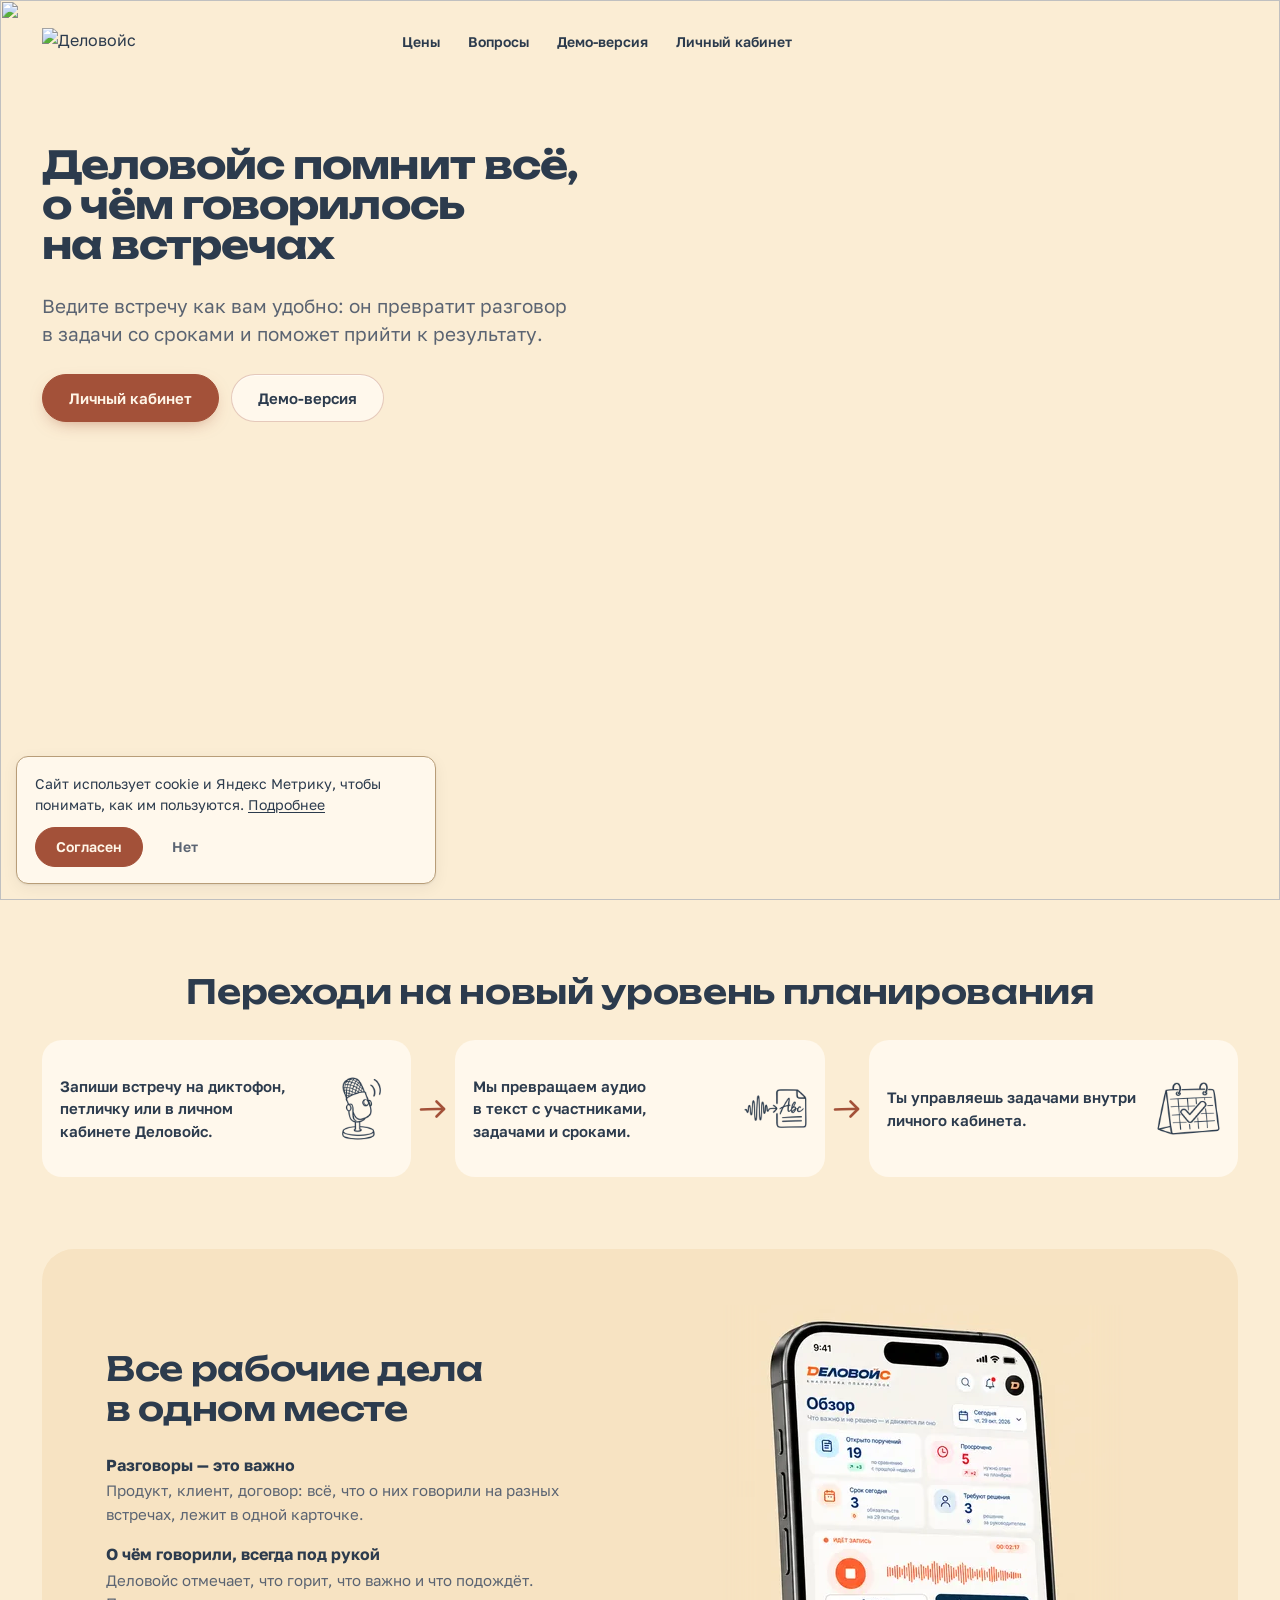
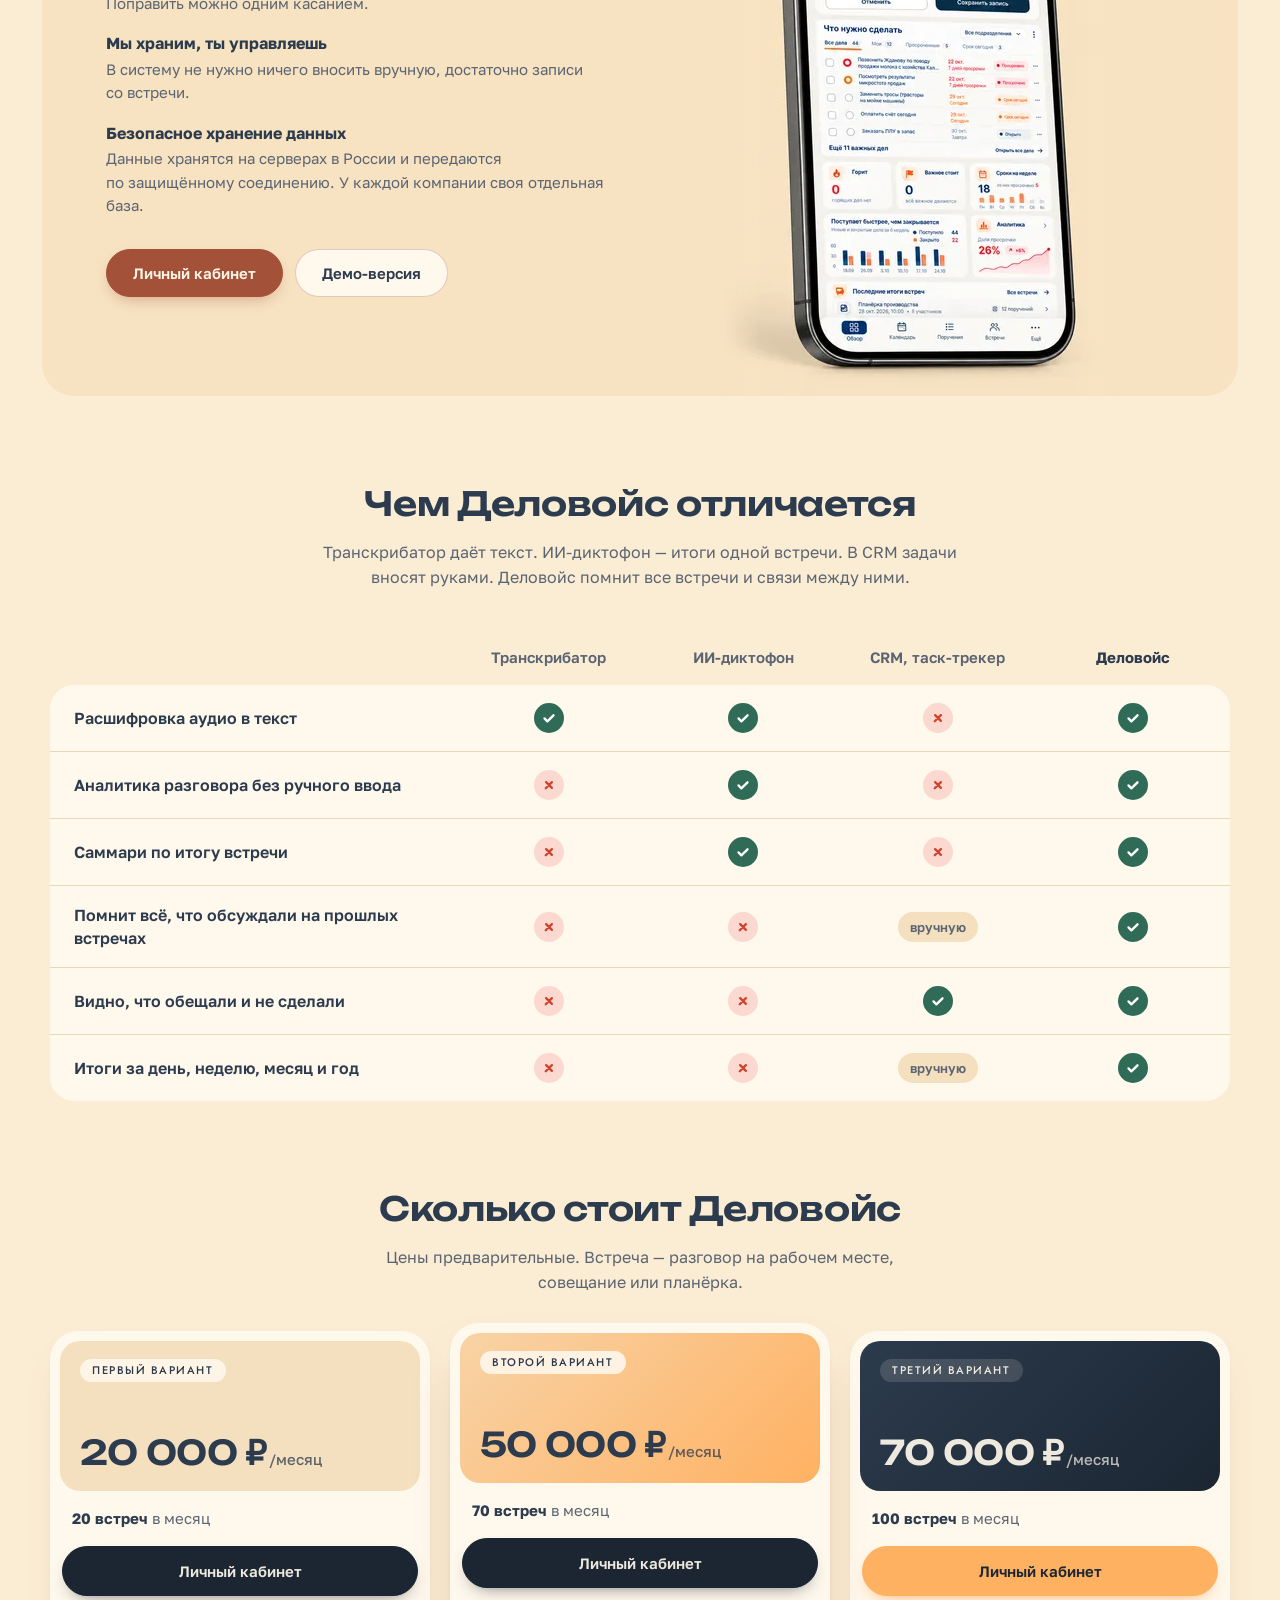
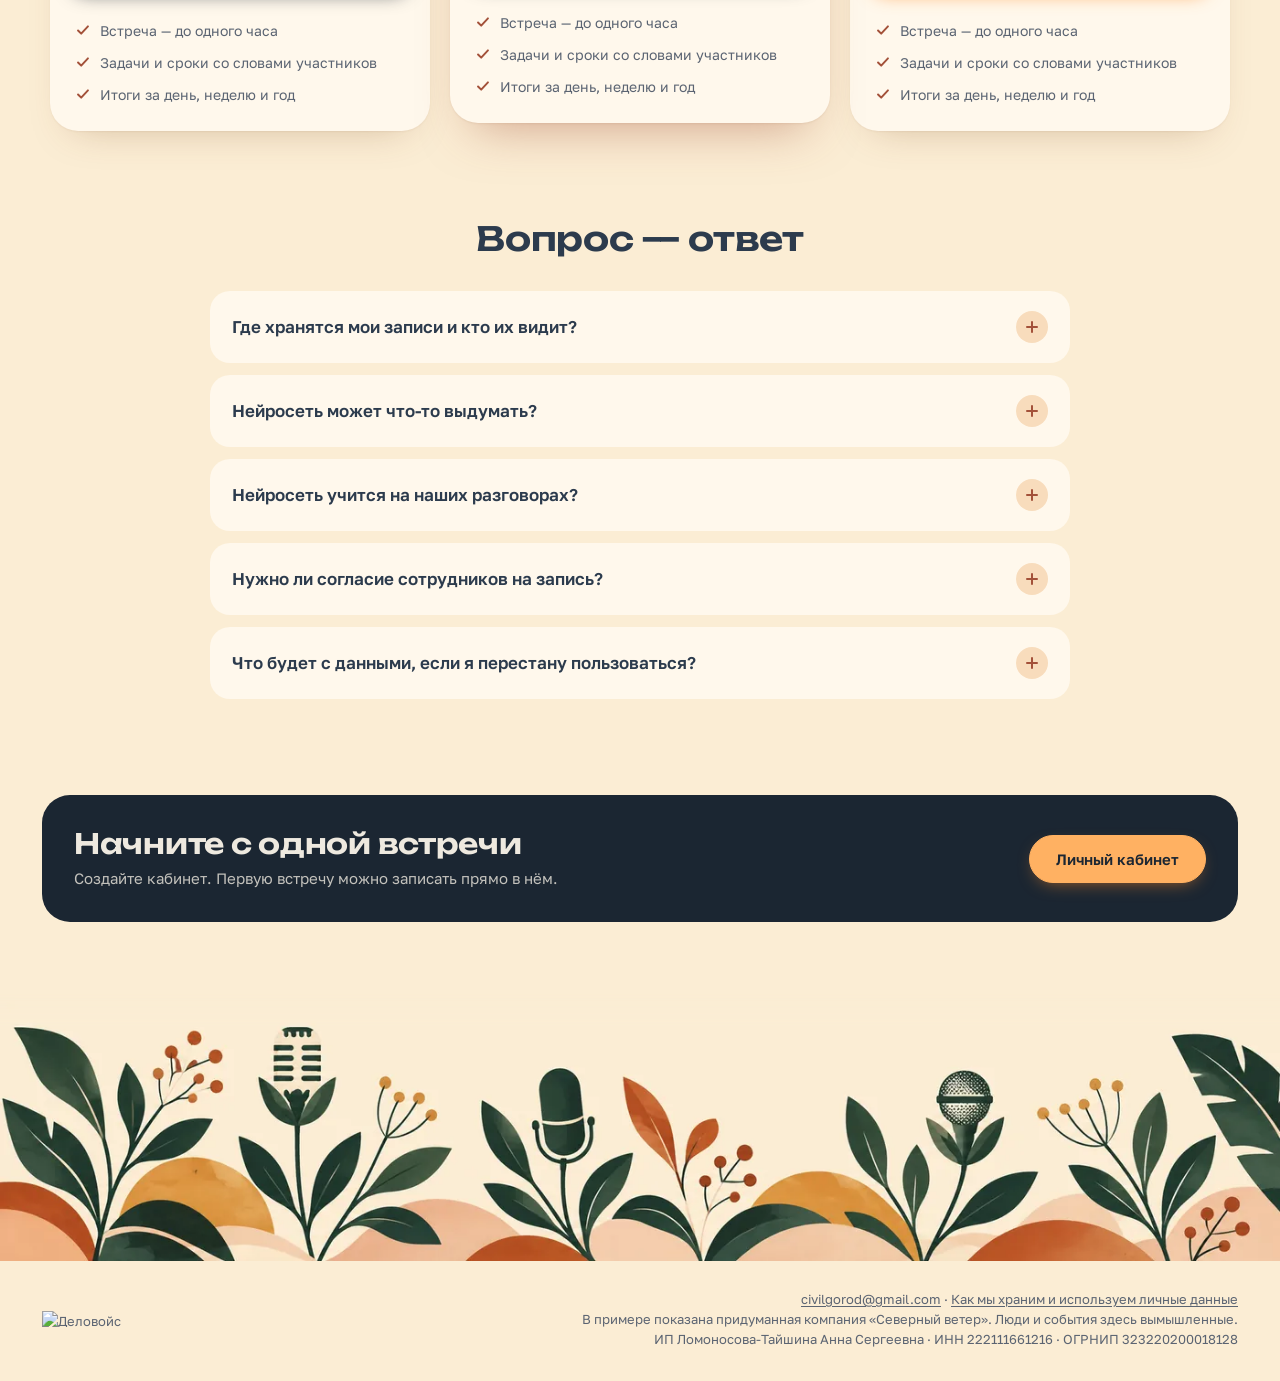
==== commit 6c84d5c0: "Основной текст: Golos Text вместо Manrope (файлы на своём сервере); заголовки остаются Unbounded Co-" ====
--- a/index.html
+++ b/index.html
@@ -40,7 +40,7 @@
 (function(h){var keep={home:1,how:1,product:1,pricing:1,features:'product',presentation:'how'};if(!h)return;if(keep[h]){if(typeof keep[h]==='string')location.replace('#'+keep[h]);return;}location.replace('demo.html#'+(h==='login'?'overview':h));})(location.hash.slice(1));
 </script>
 <!-- Яндекс Метрика загружается из cookies.js только после согласия посетителя -->
-<script src="cookies.js?v=1" defer></script>
+<script src="cookies.js?v=2" defer></script>
 <script>
 /* Цели Метрики: переход в личный кабинет и в демо — с местом кнопки на странице (data-place или раздел) */
 document.addEventListener('click', function(e){
--- a/style.css
+++ b/style.css
@@ -1,16 +1,16 @@
 /* шрифты лежат на нашем сервере: без обращений к Google */
+@font-face{font-family:'Golos Text';font-style:normal;font-weight:400;font-display:swap;src:url(assets/fonts/golos-text-cyrillic-400-normal.woff2) format('woff2');unicode-range:U+0301,U+0400-045F,U+0490-0491,U+04B0-04B1,U+2116}
+@font-face{font-family:'Golos Text';font-style:normal;font-weight:400;font-display:swap;src:url(assets/fonts/golos-text-latin-400-normal.woff2) format('woff2');unicode-range:U+0000-00FF,U+0131,U+0152-0153,U+02BB-02BC,U+02C6,U+02DA,U+02DC,U+0304,U+0308,U+0329,U+2000-206F,U+20AC,U+2122,U+2191,U+2193,U+2212,U+2215,U+FEFF,U+FFFD}
+@font-face{font-family:'Golos Text';font-style:normal;font-weight:500;font-display:swap;src:url(assets/fonts/golos-text-cyrillic-500-normal.woff2) format('woff2');unicode-range:U+0301,U+0400-045F,U+0490-0491,U+04B0-04B1,U+2116}
+@font-face{font-family:'Golos Text';font-style:normal;font-weight:500;font-display:swap;src:url(assets/fonts/golos-text-latin-500-normal.woff2) format('woff2');unicode-range:U+0000-00FF,U+0131,U+0152-0153,U+02BB-02BC,U+02C6,U+02DA,U+02DC,U+0304,U+0308,U+0329,U+2000-206F,U+20AC,U+2122,U+2191,U+2193,U+2212,U+2215,U+FEFF,U+FFFD}
+@font-face{font-family:'Golos Text';font-style:normal;font-weight:600;font-display:swap;src:url(assets/fonts/golos-text-cyrillic-600-normal.woff2) format('woff2');unicode-range:U+0301,U+0400-045F,U+0490-0491,U+04B0-04B1,U+2116}
+@font-face{font-family:'Golos Text';font-style:normal;font-weight:600;font-display:swap;src:url(assets/fonts/golos-text-latin-600-normal.woff2) format('woff2');unicode-range:U+0000-00FF,U+0131,U+0152-0153,U+02BB-02BC,U+02C6,U+02DA,U+02DC,U+0304,U+0308,U+0329,U+2000-206F,U+20AC,U+2122,U+2191,U+2193,U+2212,U+2215,U+FEFF,U+FFFD}
+@font-face{font-family:'Golos Text';font-style:normal;font-weight:700;font-display:swap;src:url(assets/fonts/golos-text-cyrillic-700-normal.woff2) format('woff2');unicode-range:U+0301,U+0400-045F,U+0490-0491,U+04B0-04B1,U+2116}
+@font-face{font-family:'Golos Text';font-style:normal;font-weight:700;font-display:swap;src:url(assets/fonts/golos-text-latin-700-normal.woff2) format('woff2');unicode-range:U+0000-00FF,U+0131,U+0152-0153,U+02BB-02BC,U+02C6,U+02DA,U+02DC,U+0304,U+0308,U+0329,U+2000-206F,U+20AC,U+2122,U+2191,U+2193,U+2212,U+2215,U+FEFF,U+FFFD}
 @font-face{font-family:'Unbounded';font-style:normal;font-weight:600;font-display:swap;src:url(assets/fonts/unbounded-cyrillic-600-normal.woff2) format('woff2');unicode-range:U+0301,U+0400-045F,U+0490-0491,U+04B0-04B1,U+2116}
 @font-face{font-family:'Unbounded';font-style:normal;font-weight:600;font-display:swap;src:url(assets/fonts/unbounded-latin-600-normal.woff2) format('woff2');unicode-range:U+0000-00FF,U+0131,U+0152-0153,U+02BB-02BC,U+02C6,U+02DA,U+02DC,U+0304,U+0308,U+0329,U+2000-206F,U+20AC,U+2122,U+2191,U+2193,U+2212,U+2215,U+FEFF,U+FFFD}
 @font-face{font-family:'Unbounded';font-style:normal;font-weight:700;font-display:swap;src:url(assets/fonts/unbounded-cyrillic-700-normal.woff2) format('woff2');unicode-range:U+0301,U+0400-045F,U+0490-0491,U+04B0-04B1,U+2116}
 @font-face{font-family:'Unbounded';font-style:normal;font-weight:700;font-display:swap;src:url(assets/fonts/unbounded-latin-700-normal.woff2) format('woff2');unicode-range:U+0000-00FF,U+0131,U+0152-0153,U+02BB-02BC,U+02C6,U+02DA,U+02DC,U+0304,U+0308,U+0329,U+2000-206F,U+20AC,U+2122,U+2191,U+2193,U+2212,U+2215,U+FEFF,U+FFFD}
-@font-face{font-family:'Manrope';font-style:normal;font-weight:400;font-display:swap;src:url(assets/fonts/manrope-cyrillic-400-normal.woff2) format('woff2');unicode-range:U+0301,U+0400-045F,U+0490-0491,U+04B0-04B1,U+2116}
-@font-face{font-family:'Manrope';font-style:normal;font-weight:400;font-display:swap;src:url(assets/fonts/manrope-latin-400-normal.woff2) format('woff2');unicode-range:U+0000-00FF,U+0131,U+0152-0153,U+02BB-02BC,U+02C6,U+02DA,U+02DC,U+0304,U+0308,U+0329,U+2000-206F,U+20AC,U+2122,U+2191,U+2193,U+2212,U+2215,U+FEFF,U+FFFD}
-@font-face{font-family:'Manrope';font-style:normal;font-weight:500;font-display:swap;src:url(assets/fonts/manrope-cyrillic-500-normal.woff2) format('woff2');unicode-range:U+0301,U+0400-045F,U+0490-0491,U+04B0-04B1,U+2116}
-@font-face{font-family:'Manrope';font-style:normal;font-weight:500;font-display:swap;src:url(assets/fonts/manrope-latin-500-normal.woff2) format('woff2');unicode-range:U+0000-00FF,U+0131,U+0152-0153,U+02BB-02BC,U+02C6,U+02DA,U+02DC,U+0304,U+0308,U+0329,U+2000-206F,U+20AC,U+2122,U+2191,U+2193,U+2212,U+2215,U+FEFF,U+FFFD}
-@font-face{font-family:'Manrope';font-style:normal;font-weight:600;font-display:swap;src:url(assets/fonts/manrope-cyrillic-600-normal.woff2) format('woff2');unicode-range:U+0301,U+0400-045F,U+0490-0491,U+04B0-04B1,U+2116}
-@font-face{font-family:'Manrope';font-style:normal;font-weight:600;font-display:swap;src:url(assets/fonts/manrope-latin-600-normal.woff2) format('woff2');unicode-range:U+0000-00FF,U+0131,U+0152-0153,U+02BB-02BC,U+02C6,U+02DA,U+02DC,U+0304,U+0308,U+0329,U+2000-206F,U+20AC,U+2122,U+2191,U+2193,U+2212,U+2215,U+FEFF,U+FFFD}
-@font-face{font-family:'Manrope';font-style:normal;font-weight:700;font-display:swap;src:url(assets/fonts/manrope-cyrillic-700-normal.woff2) format('woff2');unicode-range:U+0301,U+0400-045F,U+0490-0491,U+04B0-04B1,U+2116}
-@font-face{font-family:'Manrope';font-style:normal;font-weight:700;font-display:swap;src:url(assets/fonts/manrope-latin-700-normal.woff2) format('woff2');unicode-range:U+0000-00FF,U+0131,U+0152-0153,U+02BB-02BC,U+02C6,U+02DA,U+02DC,U+0304,U+0308,U+0329,U+2000-206F,U+20AC,U+2122,U+2191,U+2193,U+2212,U+2215,U+FEFF,U+FFFD}
 @font-face{font-family:'Jost';font-style:normal;font-weight:500;font-display:swap;src:url(assets/fonts/jost-cyrillic-500-normal.woff2) format('woff2');unicode-range:U+0301,U+0400-045F,U+0490-0491,U+04B0-04B1,U+2116}
 @font-face{font-family:'Jost';font-style:normal;font-weight:500;font-display:swap;src:url(assets/fonts/jost-latin-500-normal.woff2) format('woff2');unicode-range:U+0000-00FF,U+0131,U+0152-0153,U+02BB-02BC,U+02C6,U+02DA,U+02DC,U+0304,U+0308,U+0329,U+2000-206F,U+20AC,U+2122,U+2191,U+2193,U+2212,U+2215,U+FEFF,U+FFFD}
 @font-face{font-family:'JetBrains Mono';font-style:normal;font-weight:400;font-display:swap;src:url(assets/fonts/jetbrains-mono-cyrillic-400-normal.woff2) format('woff2');unicode-range:U+0301,U+0400-045F,U+0490-0491,U+04B0-04B1,U+2116}
@@ -25,7 +25,7 @@
 --accent:#ffb162;--on-accent:#1b2632;--accent-soft:#f8dcbc;
 --success:#2f6b57;--success-soft:#dce9e2;--warning:#8a5a00;--warning-soft:#f6e7c8;--danger:#a1283f;--danger-soft:#f3dcdf;--info:#2e5e8c;--info-soft:#dce5ef;
 --oatmeal:#c9c1b1;--abyssal:#1b2632;--truffle:#a35139;--focus:#2c3b4d;
---f-display:"Unbounded","Arial Black",sans-serif;--f-sans:"Manrope",system-ui,sans-serif;--f-label:"Jost","Futura","Century Gothic",sans-serif;--f-mono:"JetBrains Mono",ui-monospace,monospace;
+--f-display:"Unbounded","Arial Black",sans-serif;--f-sans:"Golos Text",system-ui,sans-serif;--f-label:"Jost","Futura","Century Gothic",sans-serif;--f-mono:"JetBrains Mono",ui-monospace,monospace;
 --shadow:0 1px 2px rgba(27,38,50,.08),0 4px 16px rgba(27,38,50,.06)}
 *{box-sizing:border-box}html{scroll-behavior:smooth}
 body{margin:0;font:16px/1.55 var(--f-sans);color:var(--ink);background:var(--surface);-webkit-font-smoothing:antialiased}
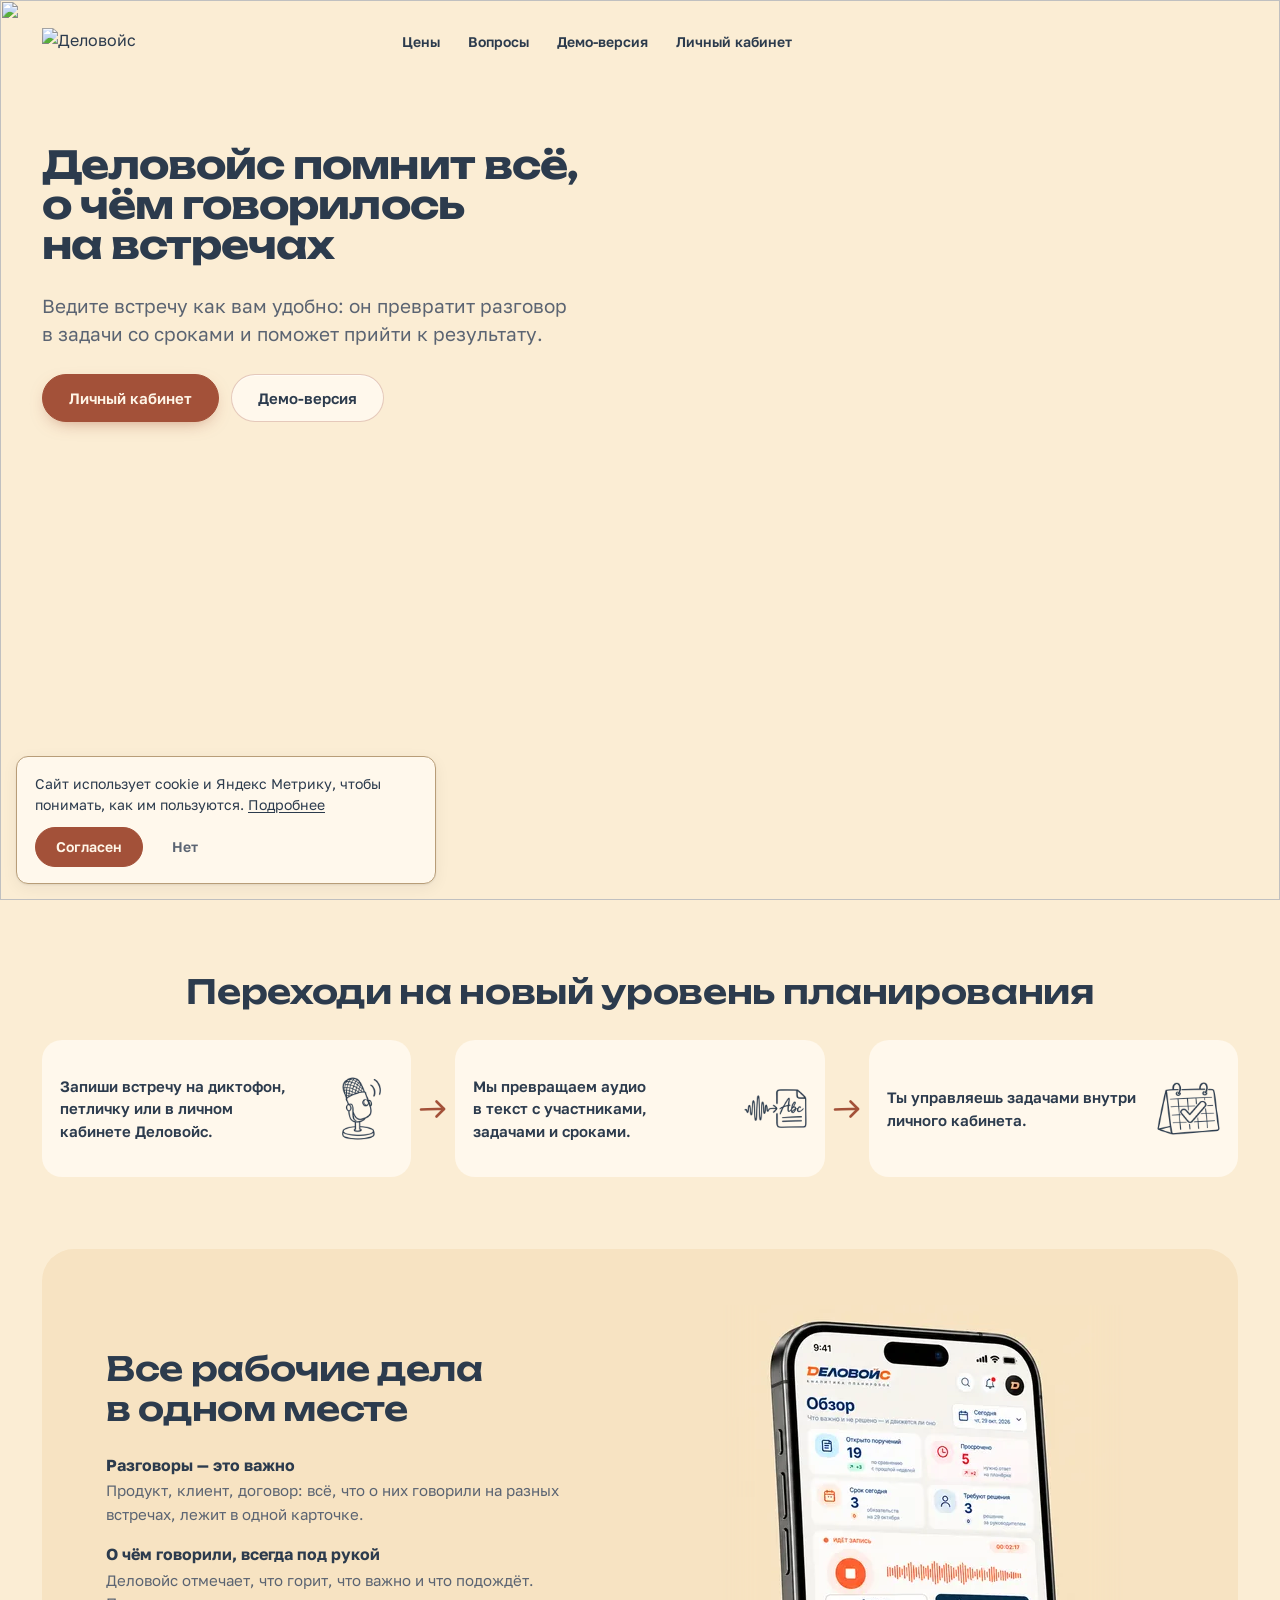
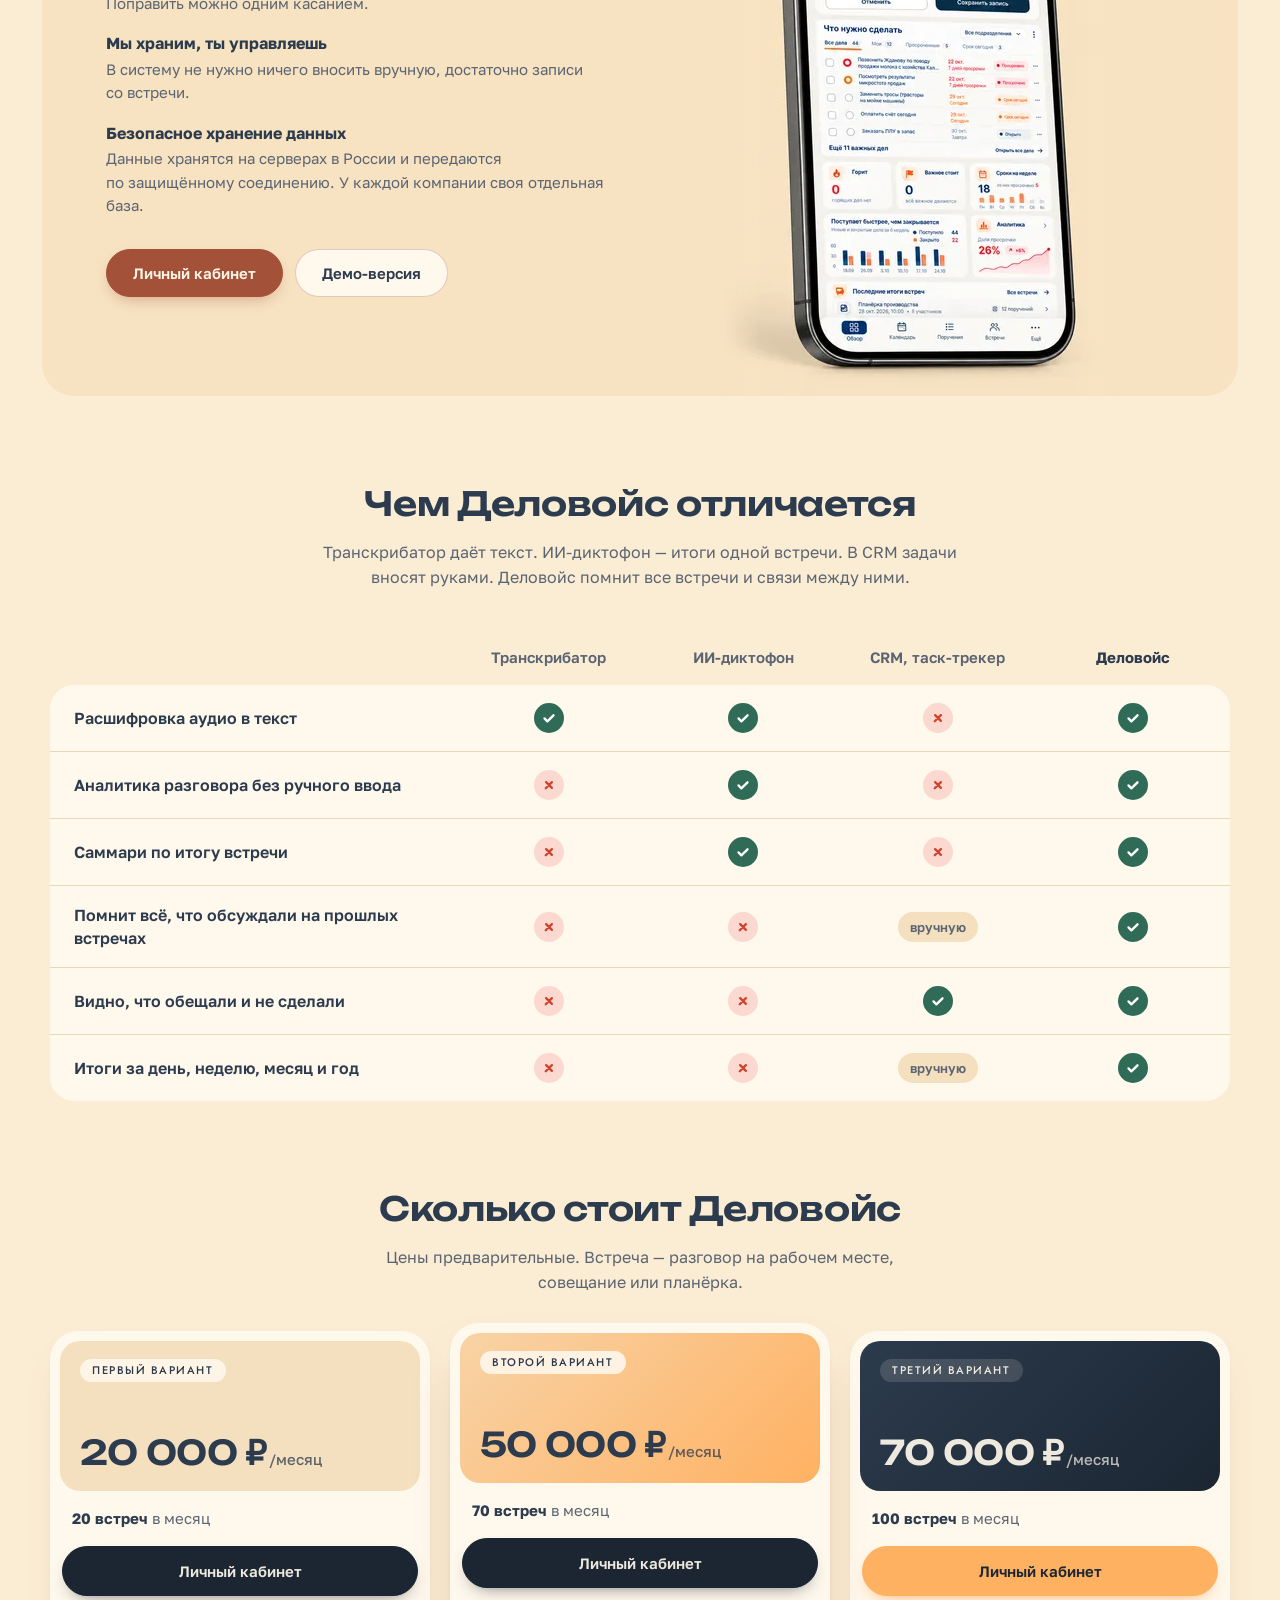
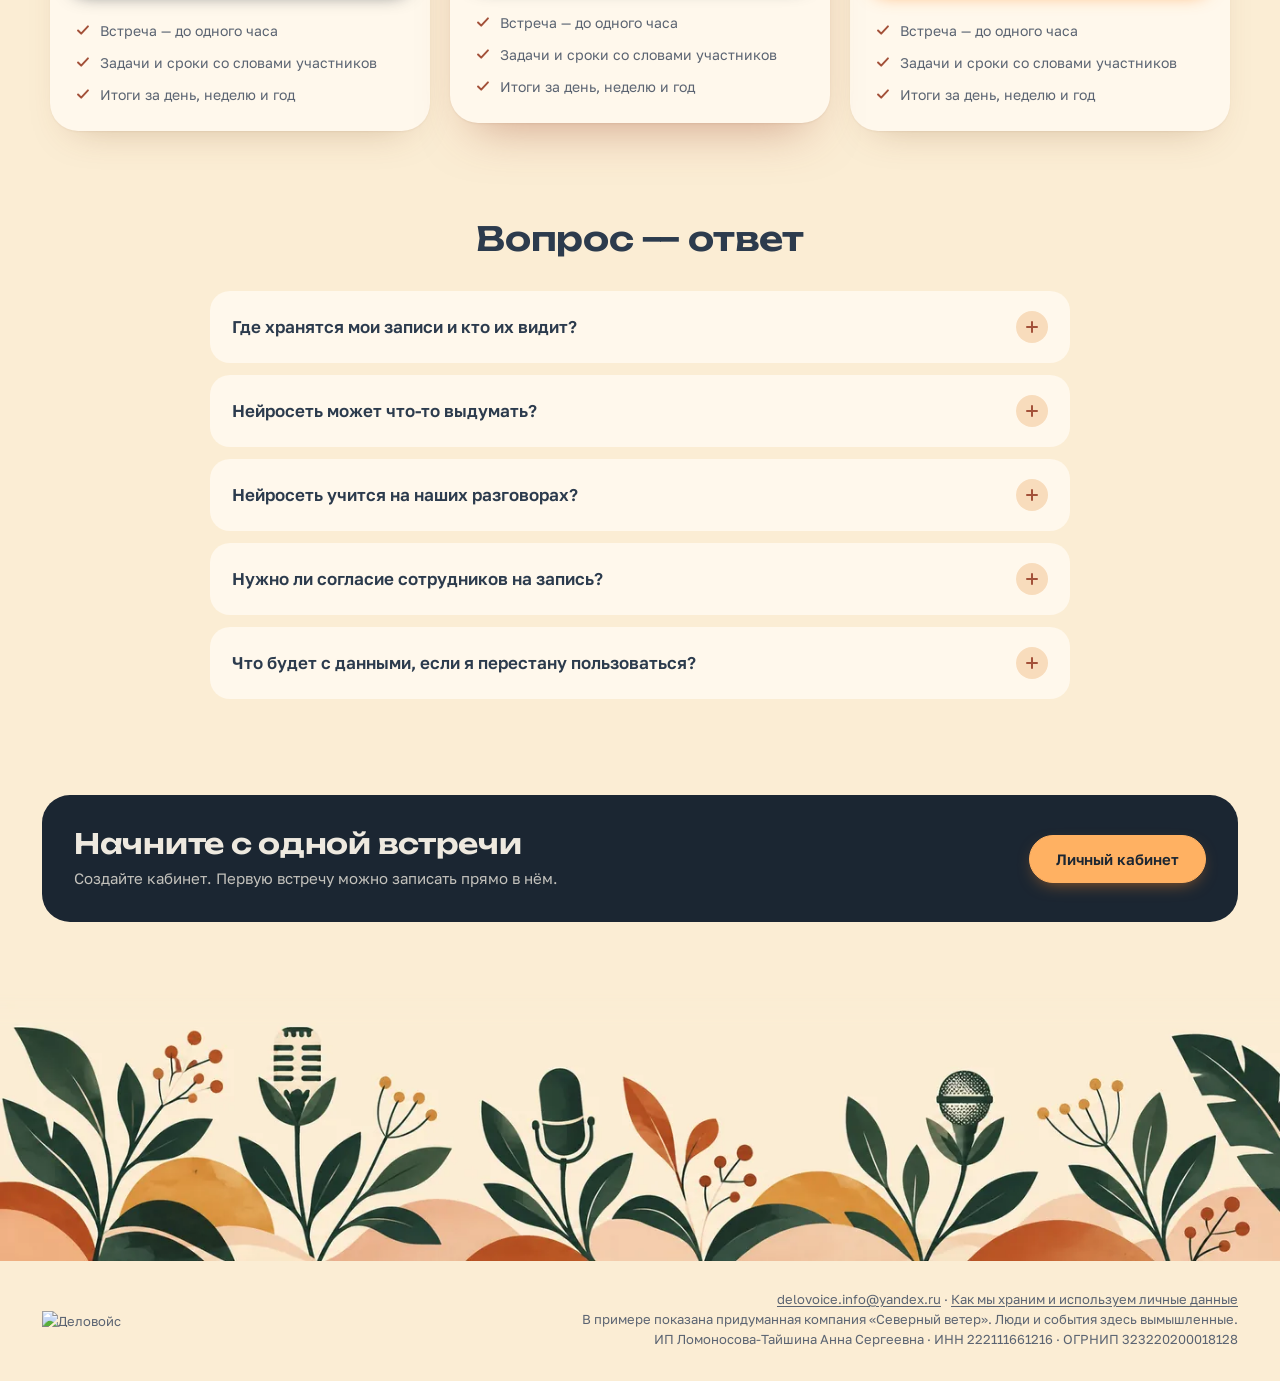
==== commit 310cf8a3: "Почта для обращений: delovoice.info@yandex.ru вместо Gmail (хранение в РФ) Co-Authored-By: Claude Op" ====
--- a/index.html
+++ b/index.html
@@ -228,7 +228,7 @@
 <footer class="site-footer">
   <div class="wrap footer-inner">
     <a href="/" class="brand" aria-label="На главную страницу Деловойс"><img src="assets/logo-dark.png" alt="Деловойс" width="160" height="16"></a>
-    <p><a href="mailto:civilgorod@gmail.com">civilgorod@gmail.com</a> · <a href="/privacy.html">Как мы храним и используем личные данные</a><br>
+    <p><a href="mailto:delovoice.info@yandex.ru">delovoice.info@yandex.ru</a> · <a href="/privacy.html">Как мы храним и используем личные данные</a><br>
     В примере показана придуманная компания «Северный ветер». Люди и события здесь вымышленные.<br>
     ИП Ломоносова-Тайшина Анна Сергеевна · ИНН 222111661216 · ОГРНИП 323220200018128</p>
   </div>
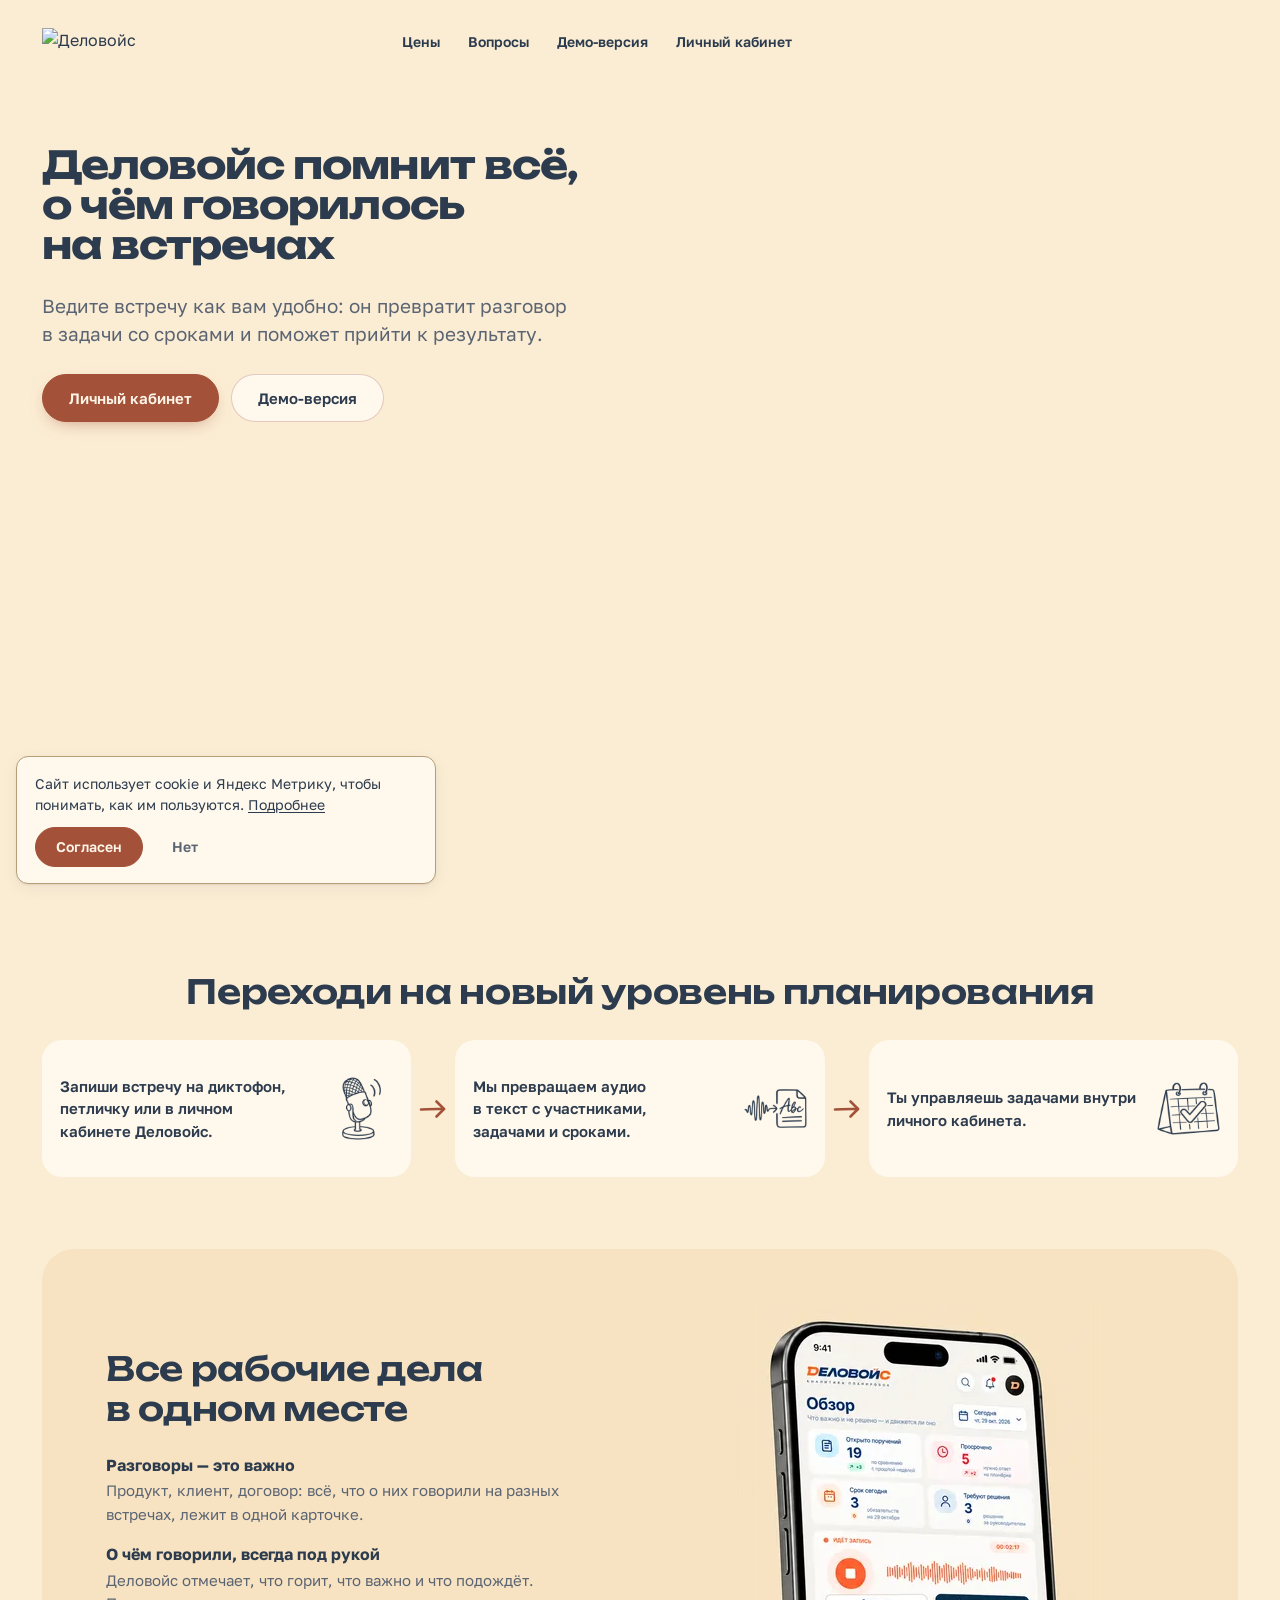
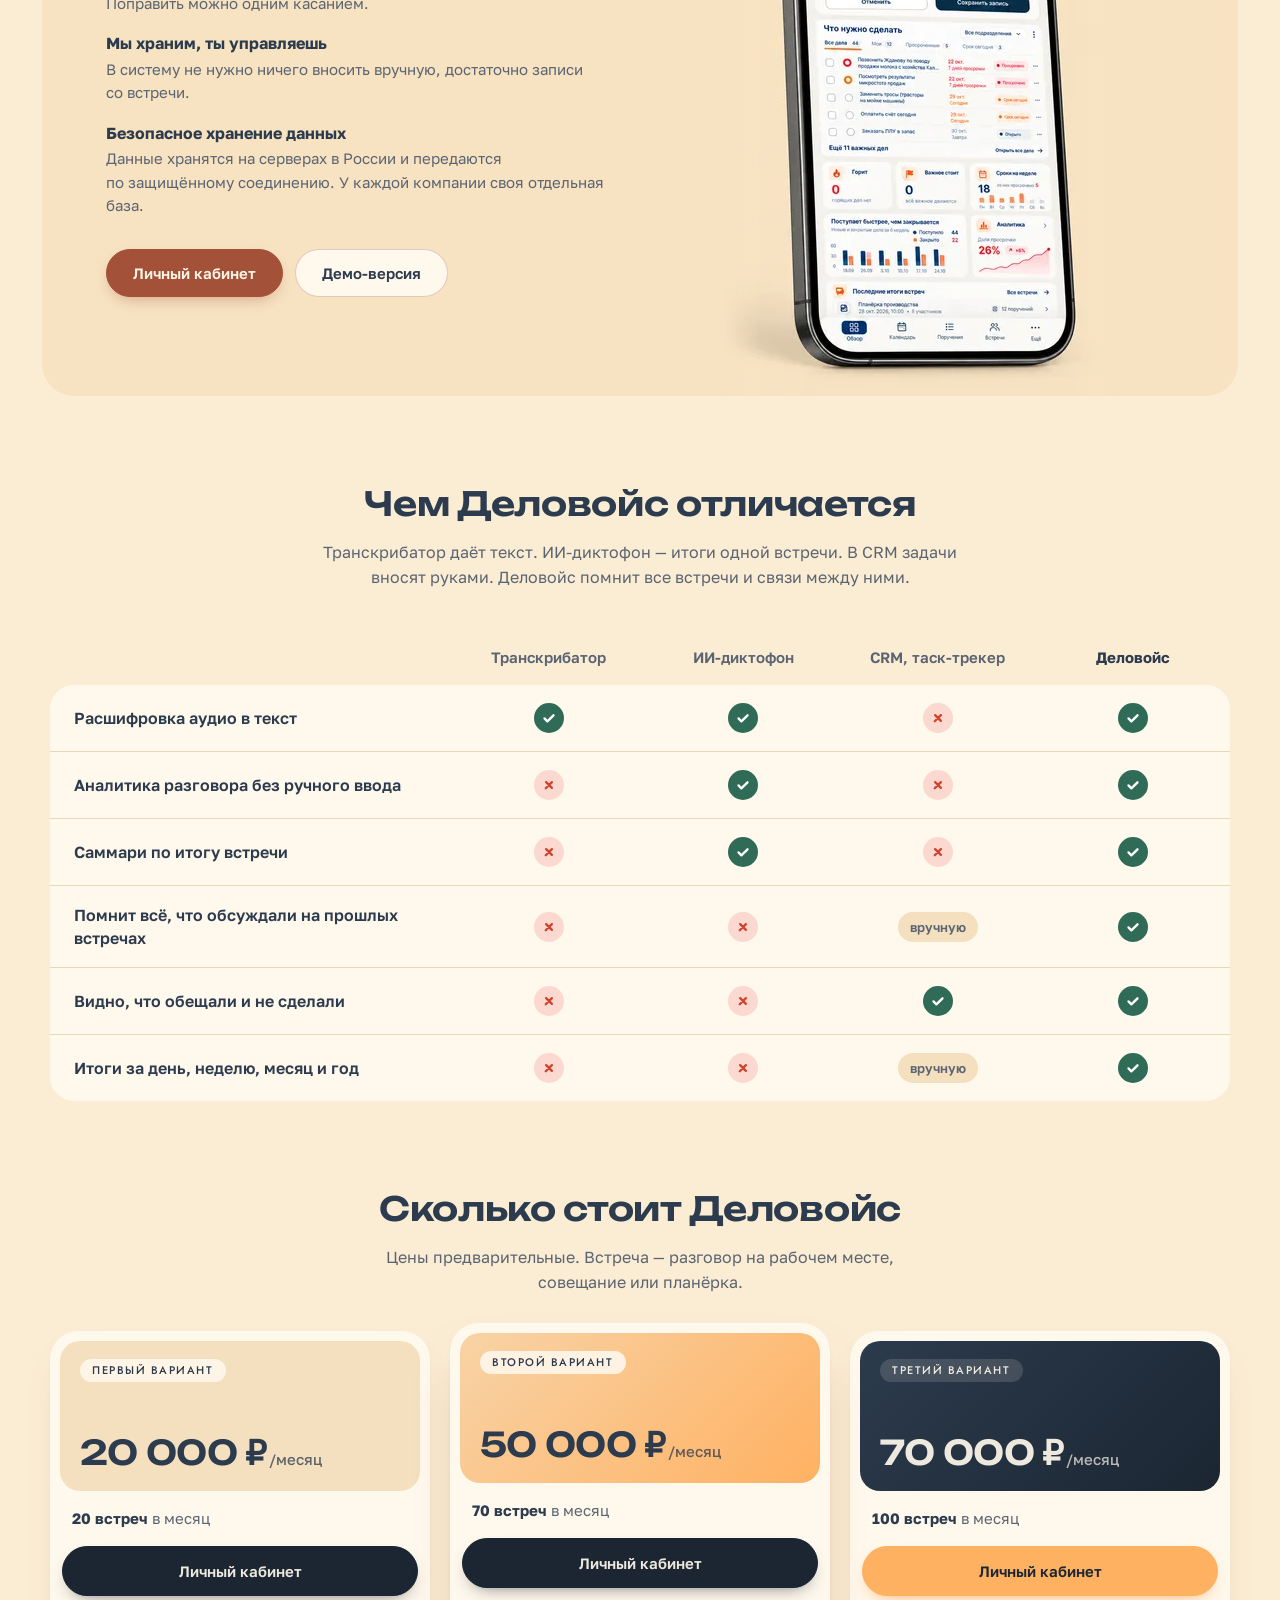
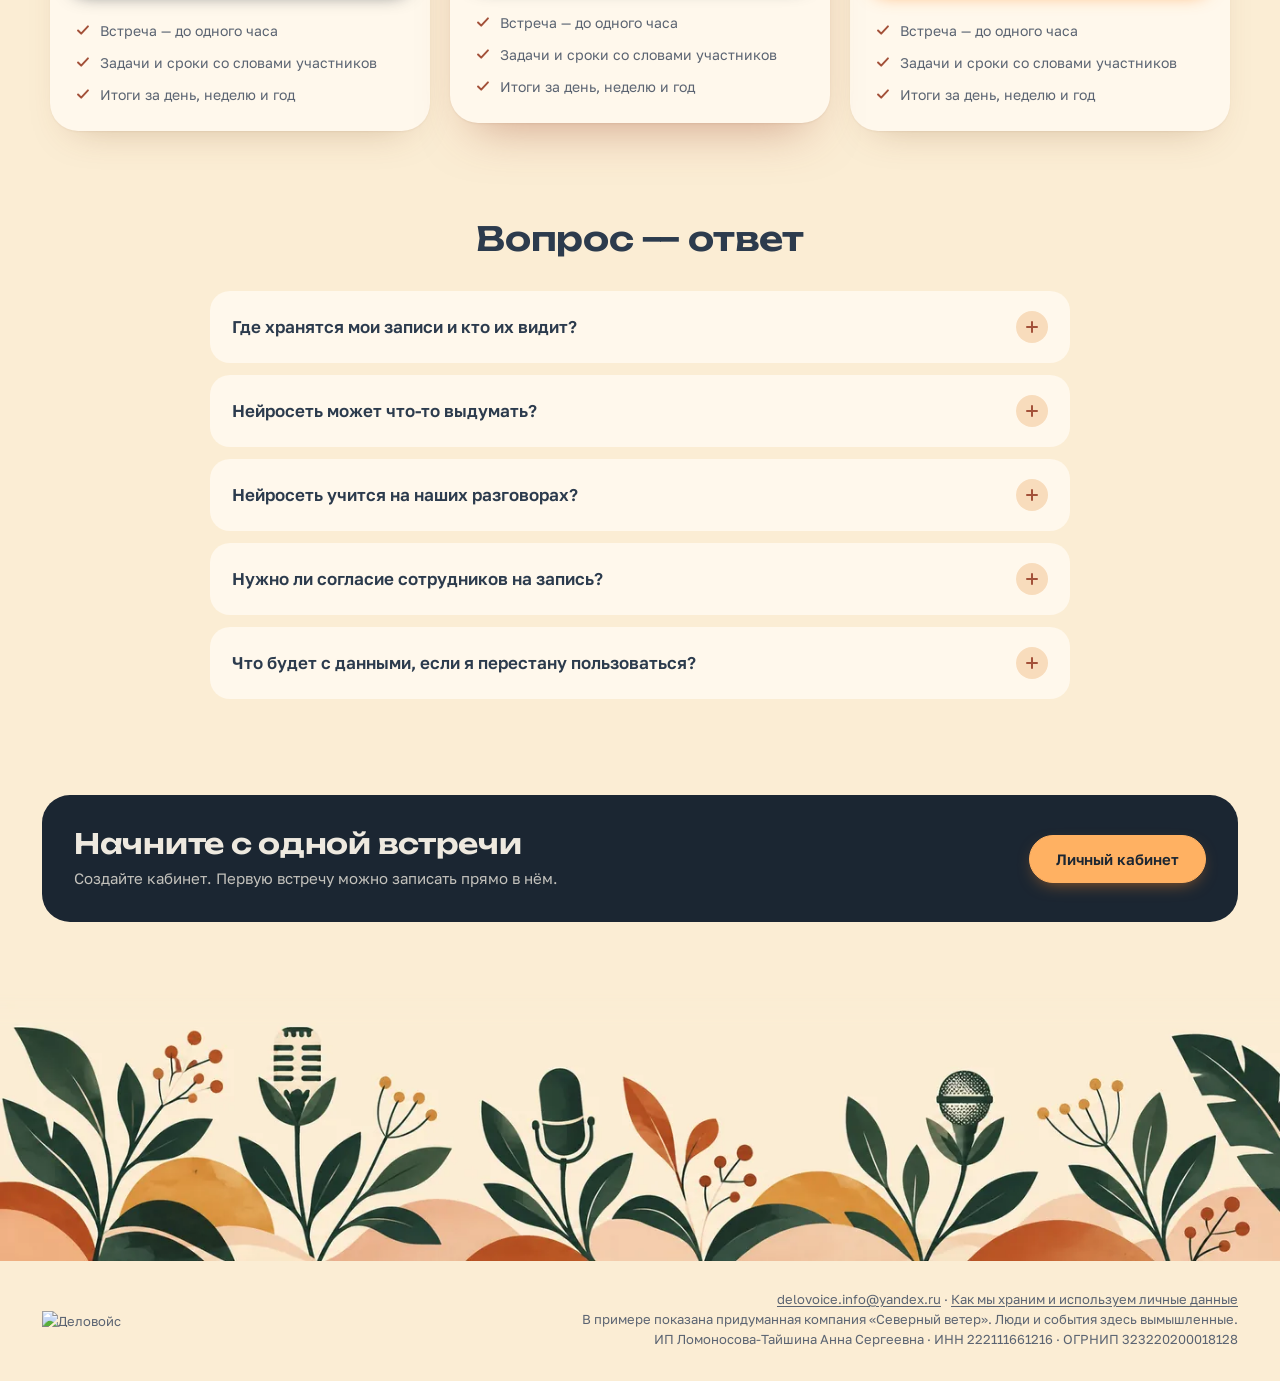
==== commit c5e700aa: "Политика: Yandex SpeechKit вместо Speech2Text (раздел 7), без трансграничной передачи, права в кабин" ====
--- a/index.html
+++ b/index.html
@@ -40,7 +40,7 @@
 (function(h){var keep={home:1,how:1,product:1,pricing:1,features:'product',presentation:'how'};if(!h)return;if(keep[h]){if(typeof keep[h]==='string')location.replace('#'+keep[h]);return;}location.replace('demo.html#'+(h==='login'?'overview':h));})(location.hash.slice(1));
 </script>
 <!-- Яндекс Метрика загружается из cookies.js только после согласия посетителя -->
-<script src="cookies.js?v=2" defer></script>
+<script src="cookies.js?v=3" defer></script>
 <script>
 /* Цели Метрики: переход в личный кабинет и в демо — с местом кнопки на странице (data-place или раздел) */
 document.addEventListener('click', function(e){
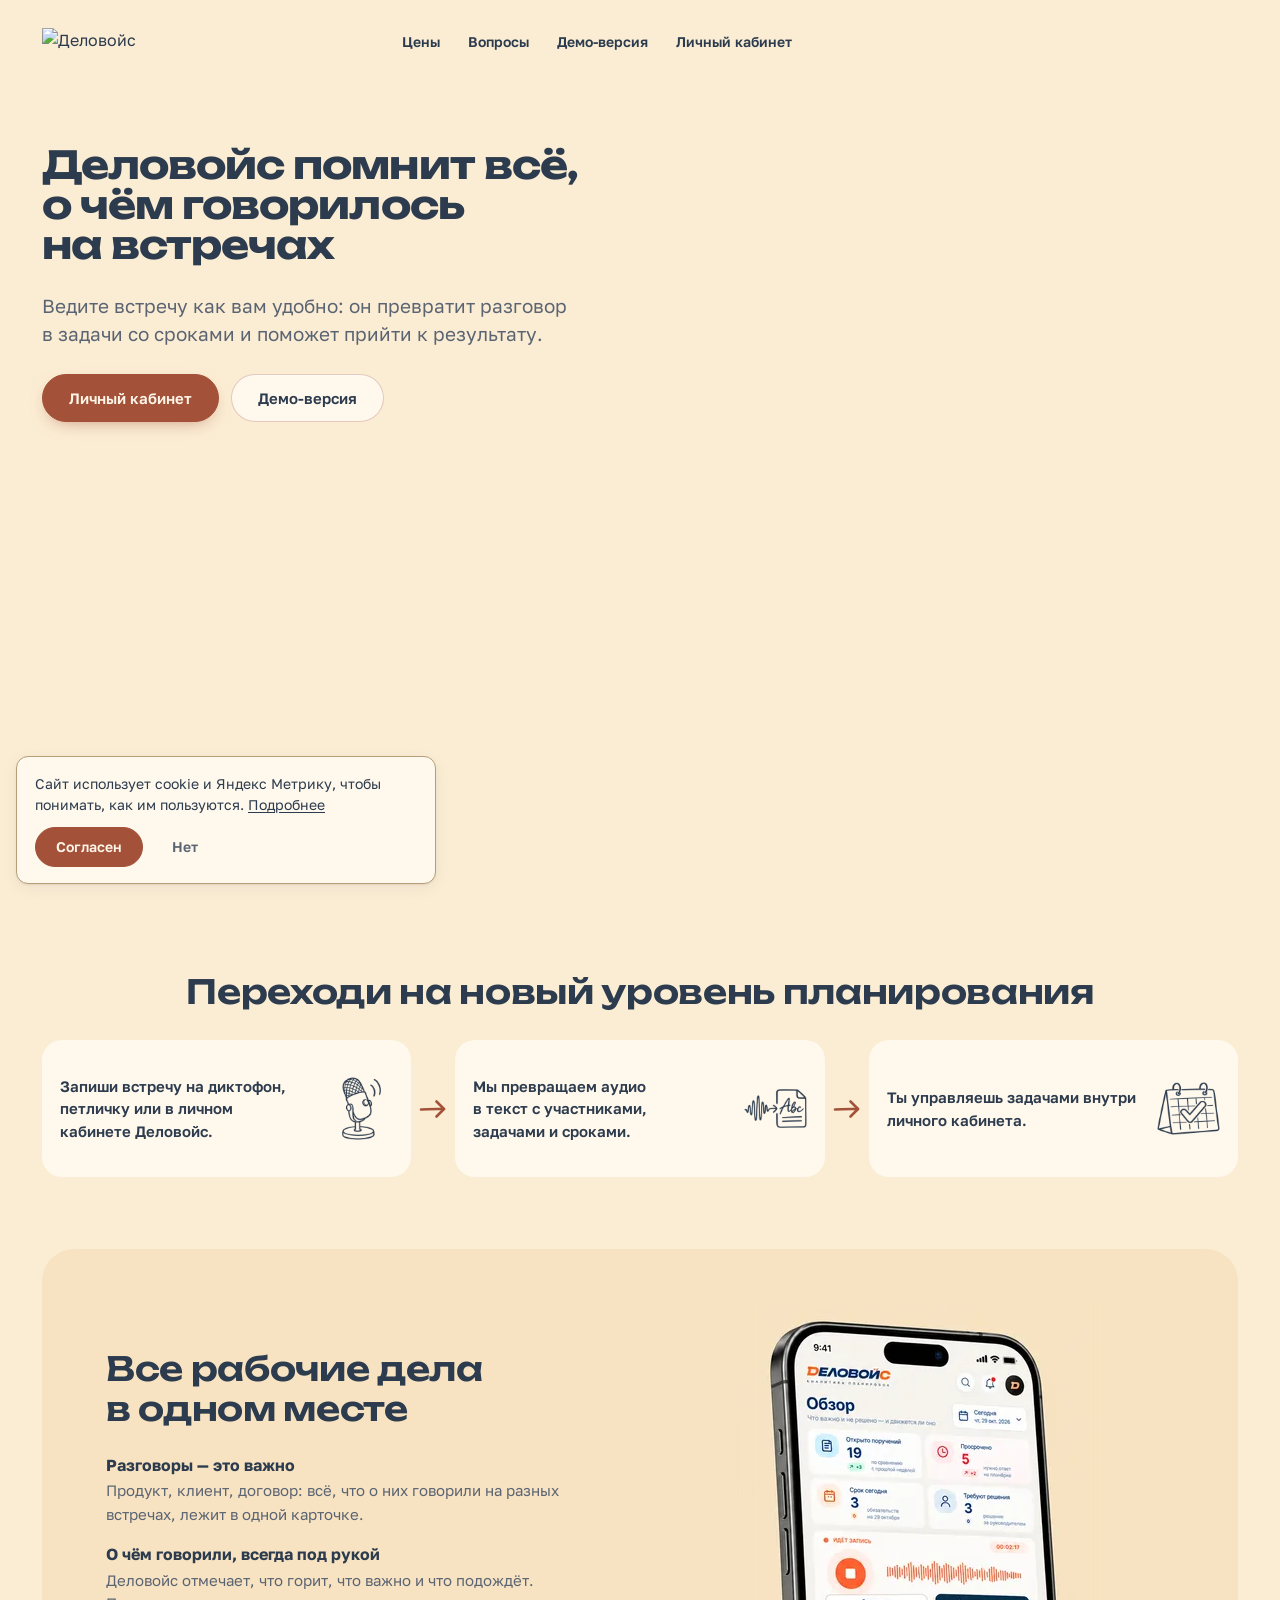
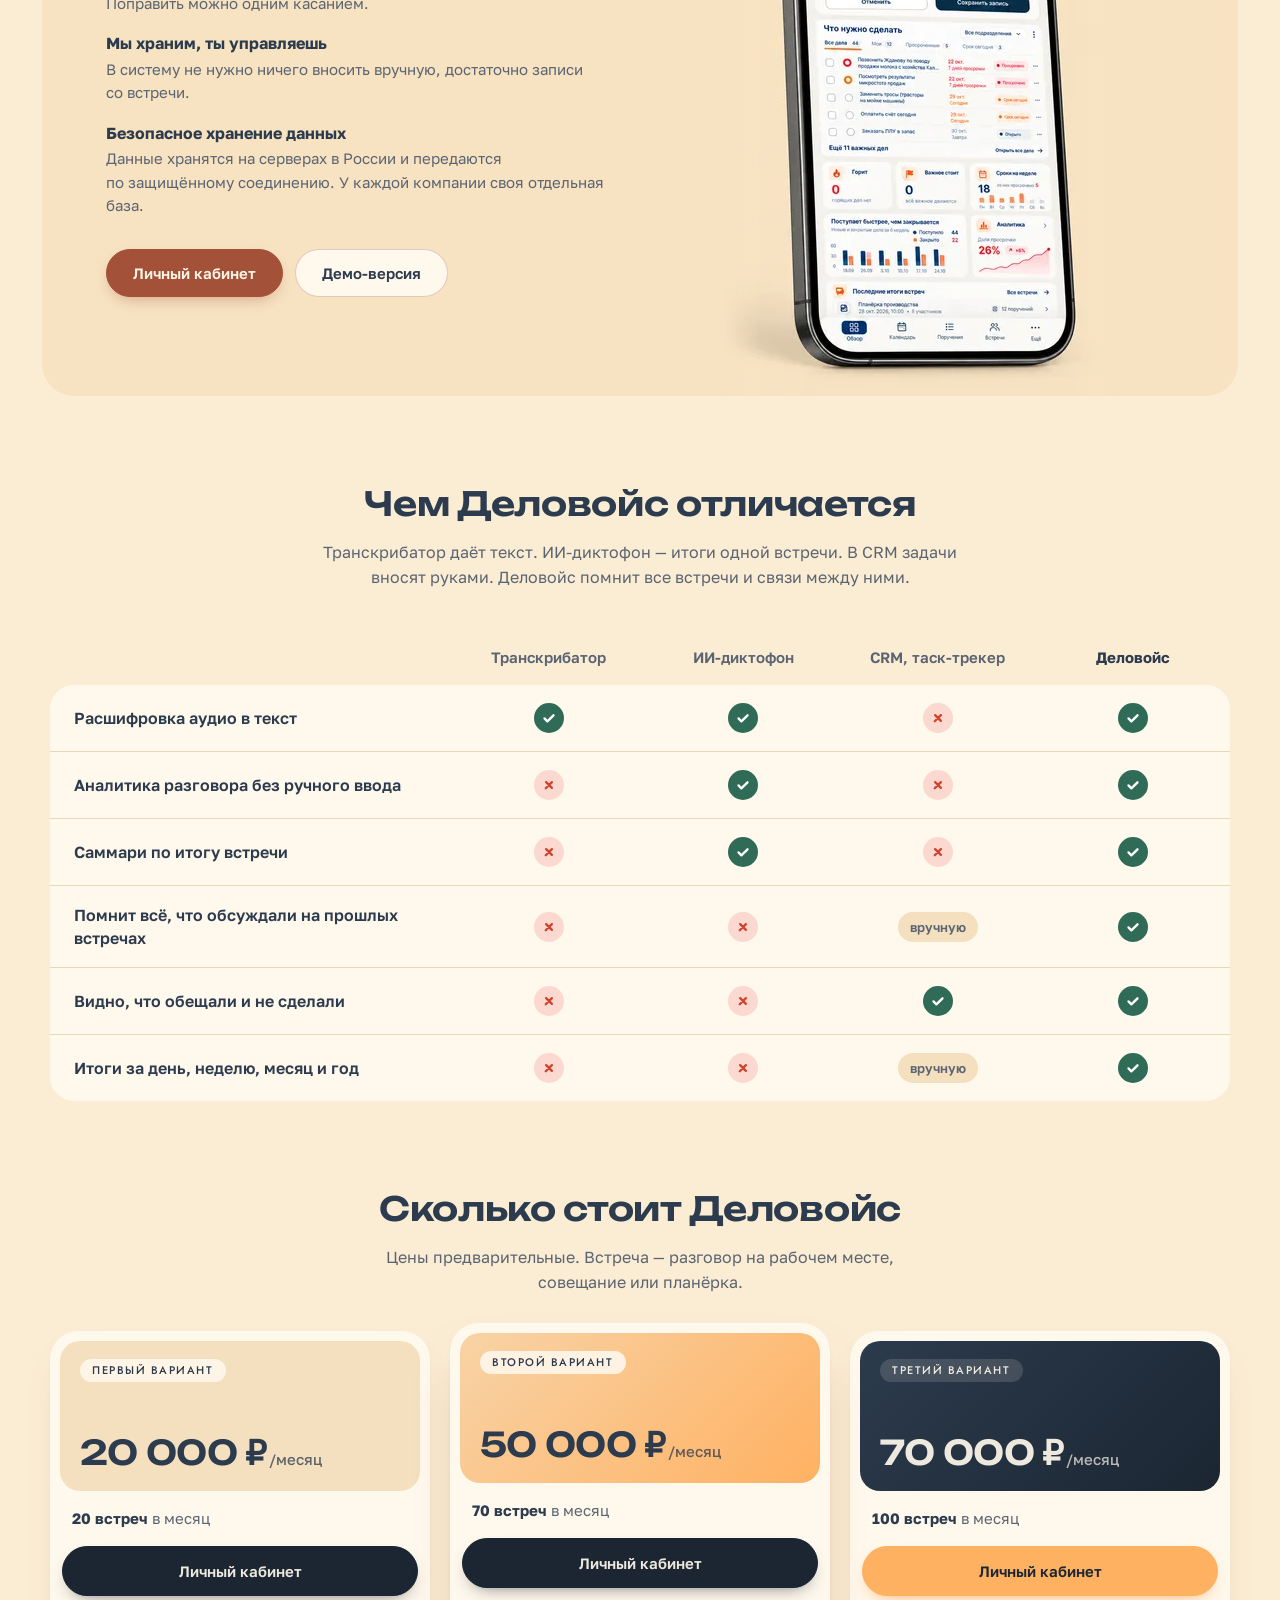
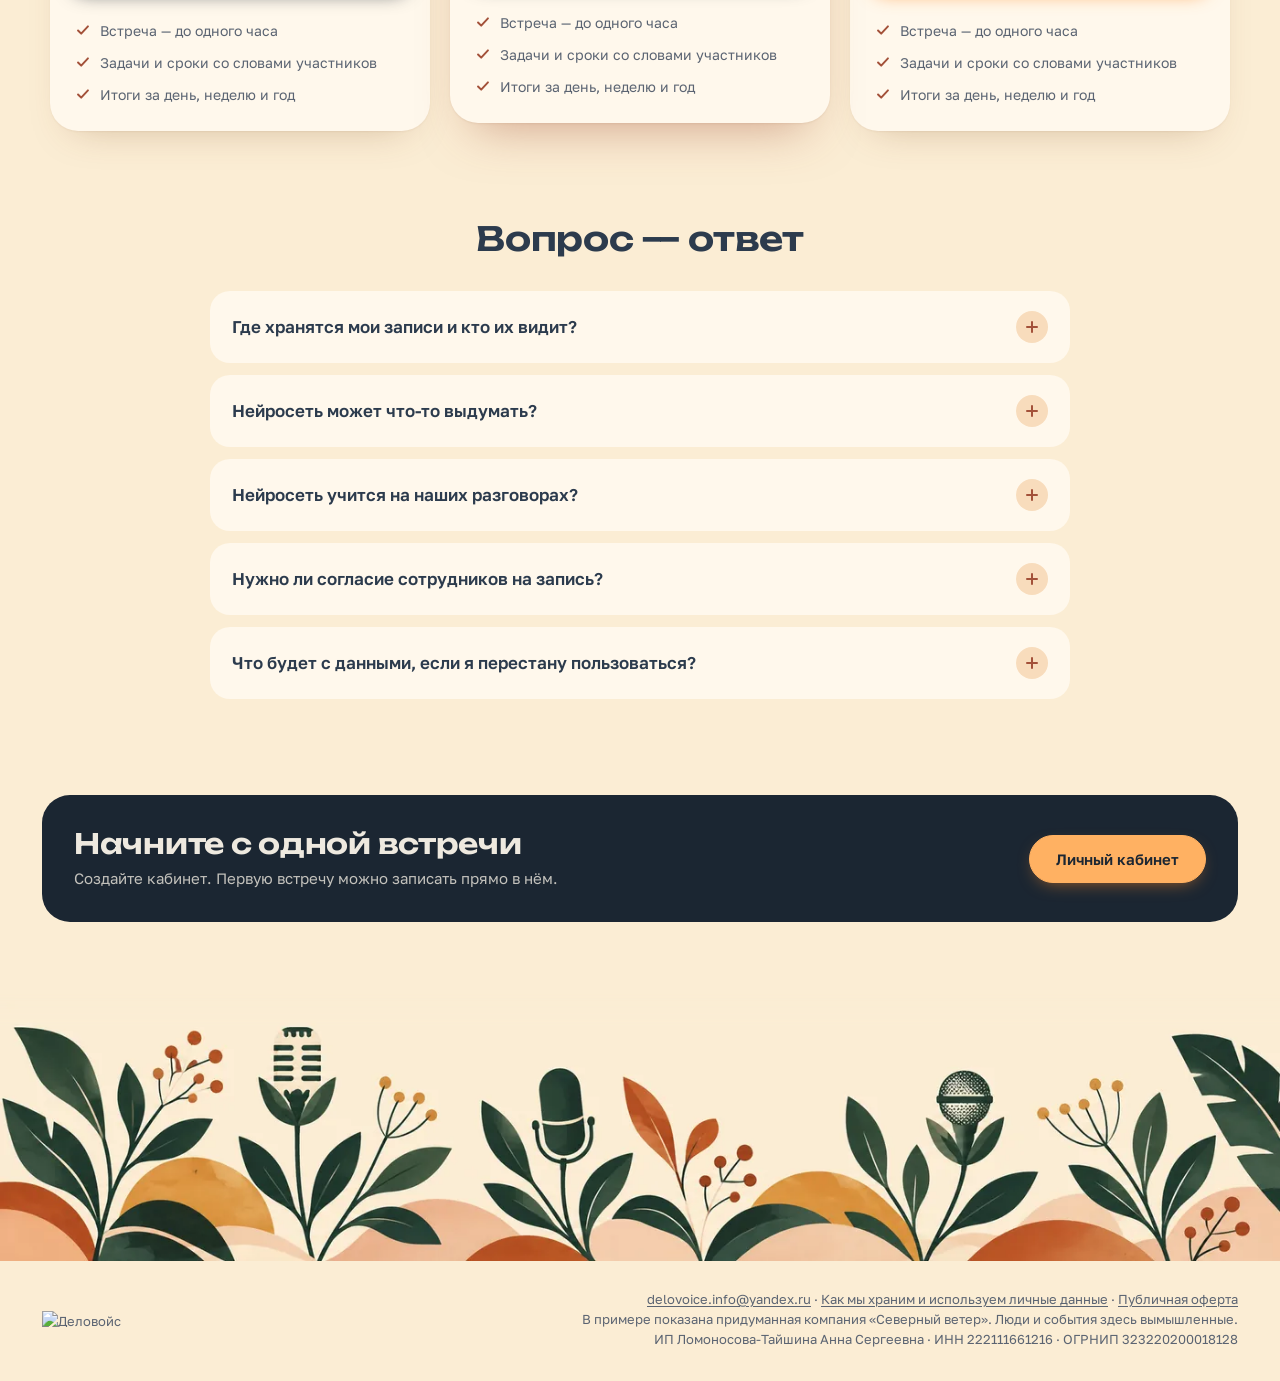
==== commit 514e1680: "Черновик: новая политика обработки ПДн и публичная оферта; ссылка на оферту в подвале и sitemap Co-A" ====
--- a/index.html
+++ b/index.html
@@ -228,7 +228,7 @@
 <footer class="site-footer">
   <div class="wrap footer-inner">
     <a href="/" class="brand" aria-label="На главную страницу Деловойс"><img src="assets/logo-dark.png" alt="Деловойс" width="160" height="16"></a>
-    <p><a href="mailto:delovoice.info@yandex.ru">delovoice.info@yandex.ru</a> · <a href="/privacy.html">Как мы храним и используем личные данные</a><br>
+    <p><a href="mailto:delovoice.info@yandex.ru">delovoice.info@yandex.ru</a> · <a href="/privacy.html">Как мы храним и используем личные данные</a> · <a href="/oferta.html">Публичная оферта</a><br>
     В примере показана придуманная компания «Северный ветер». Люди и события здесь вымышленные.<br>
     ИП Ломоносова-Тайшина Анна Сергеевна · ИНН 222111661216 · ОГРНИП 323220200018128</p>
   </div>
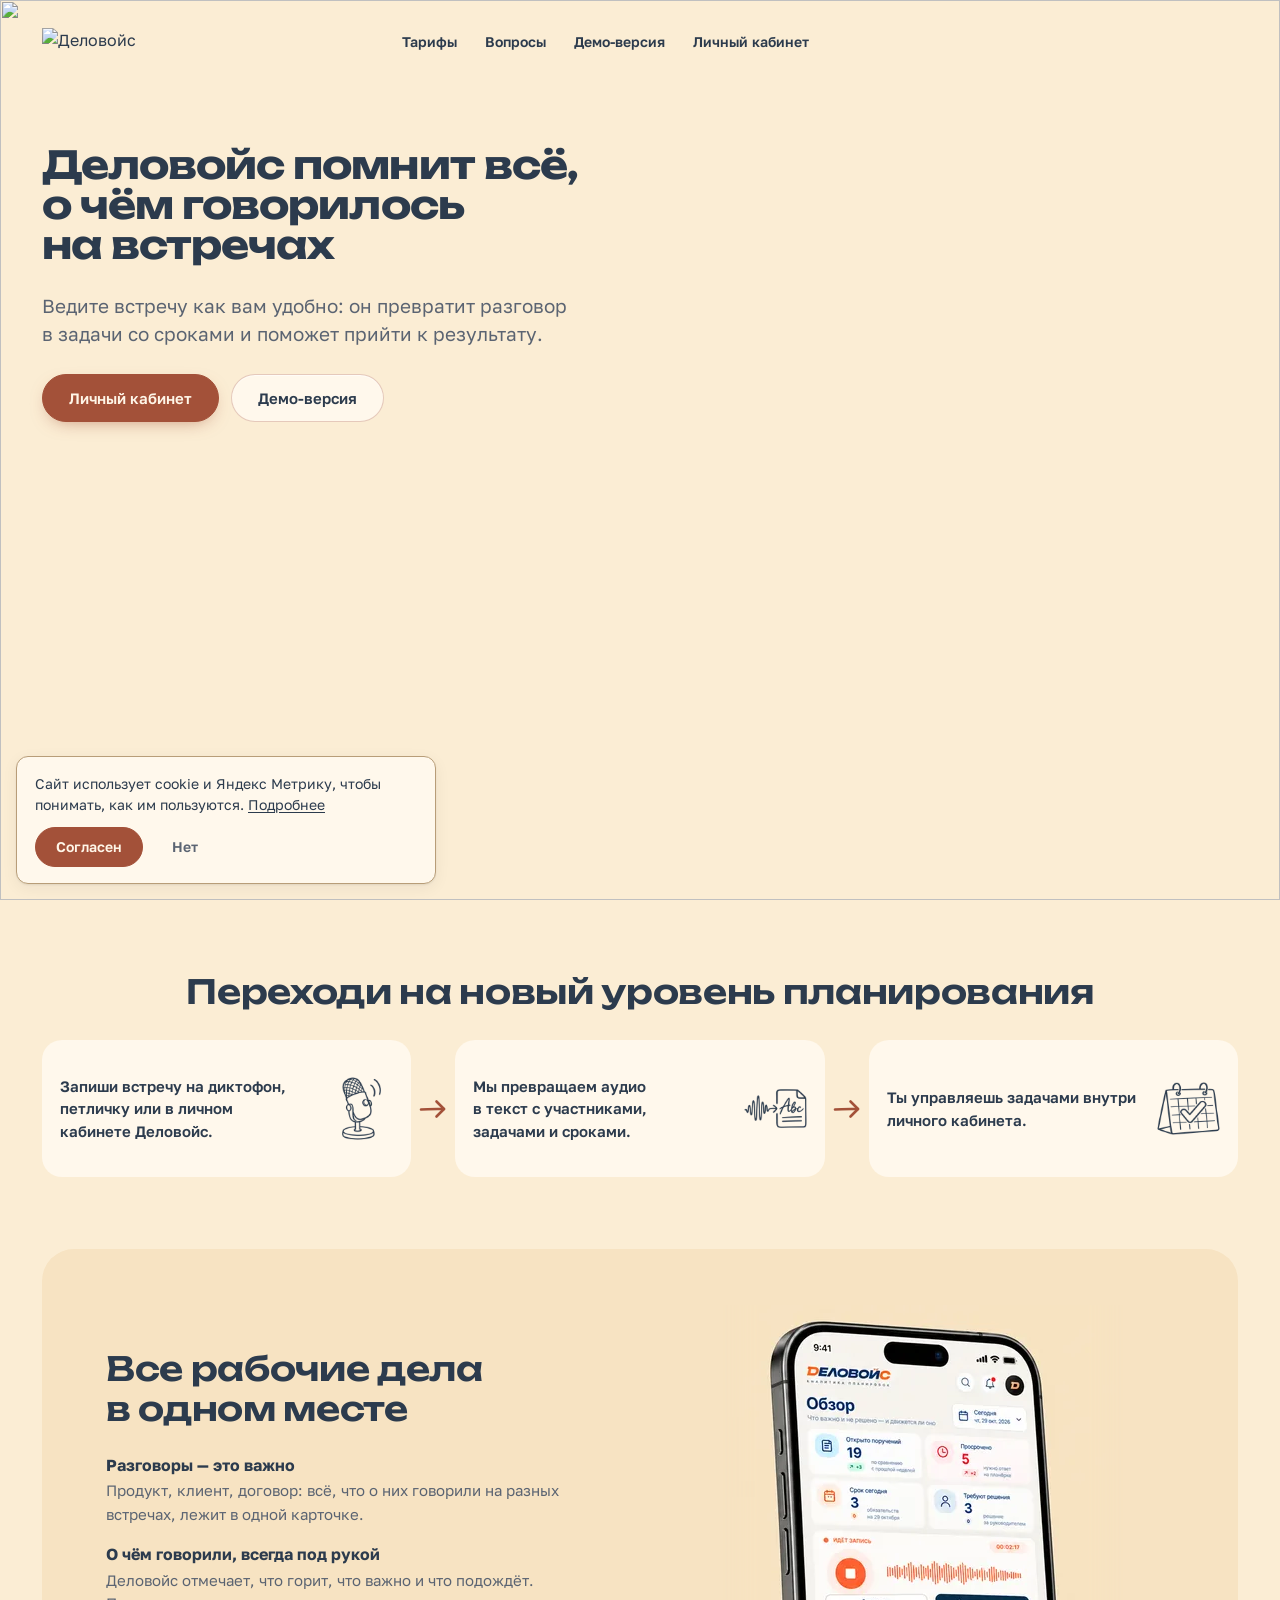
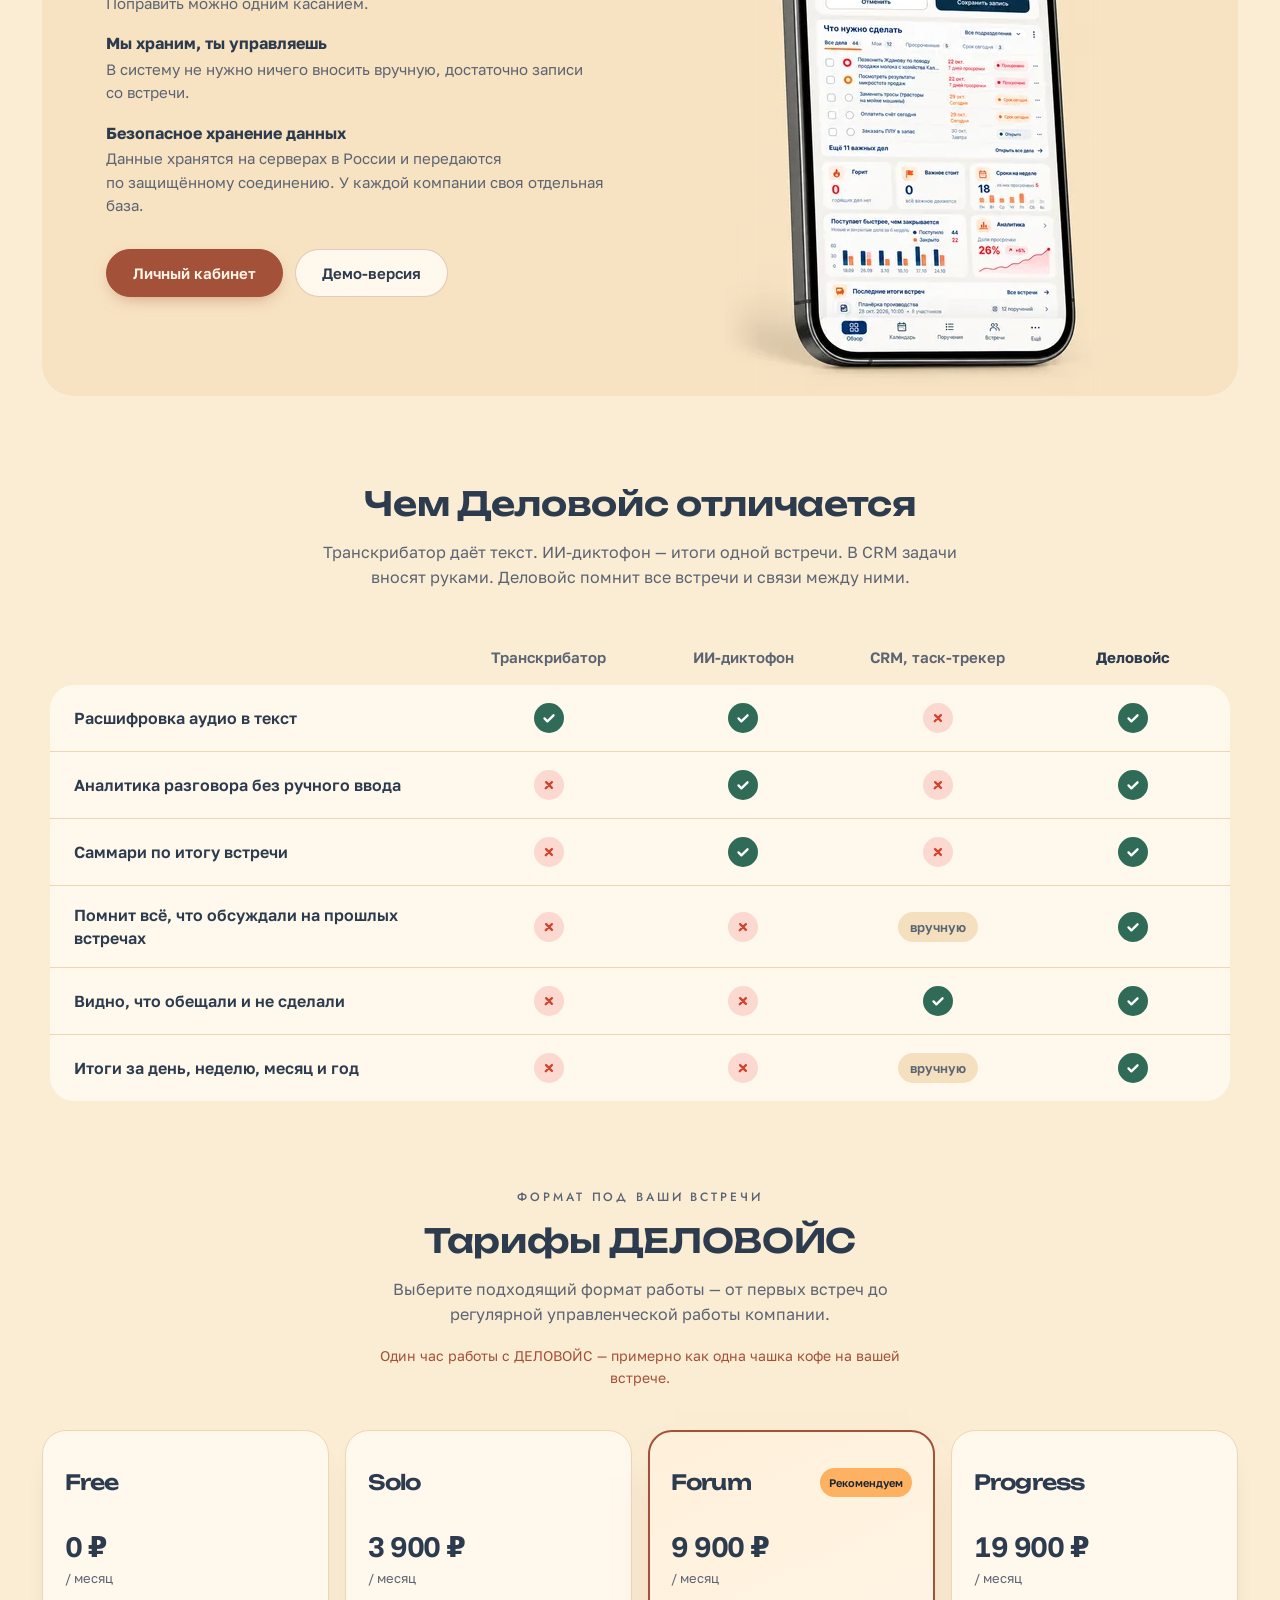
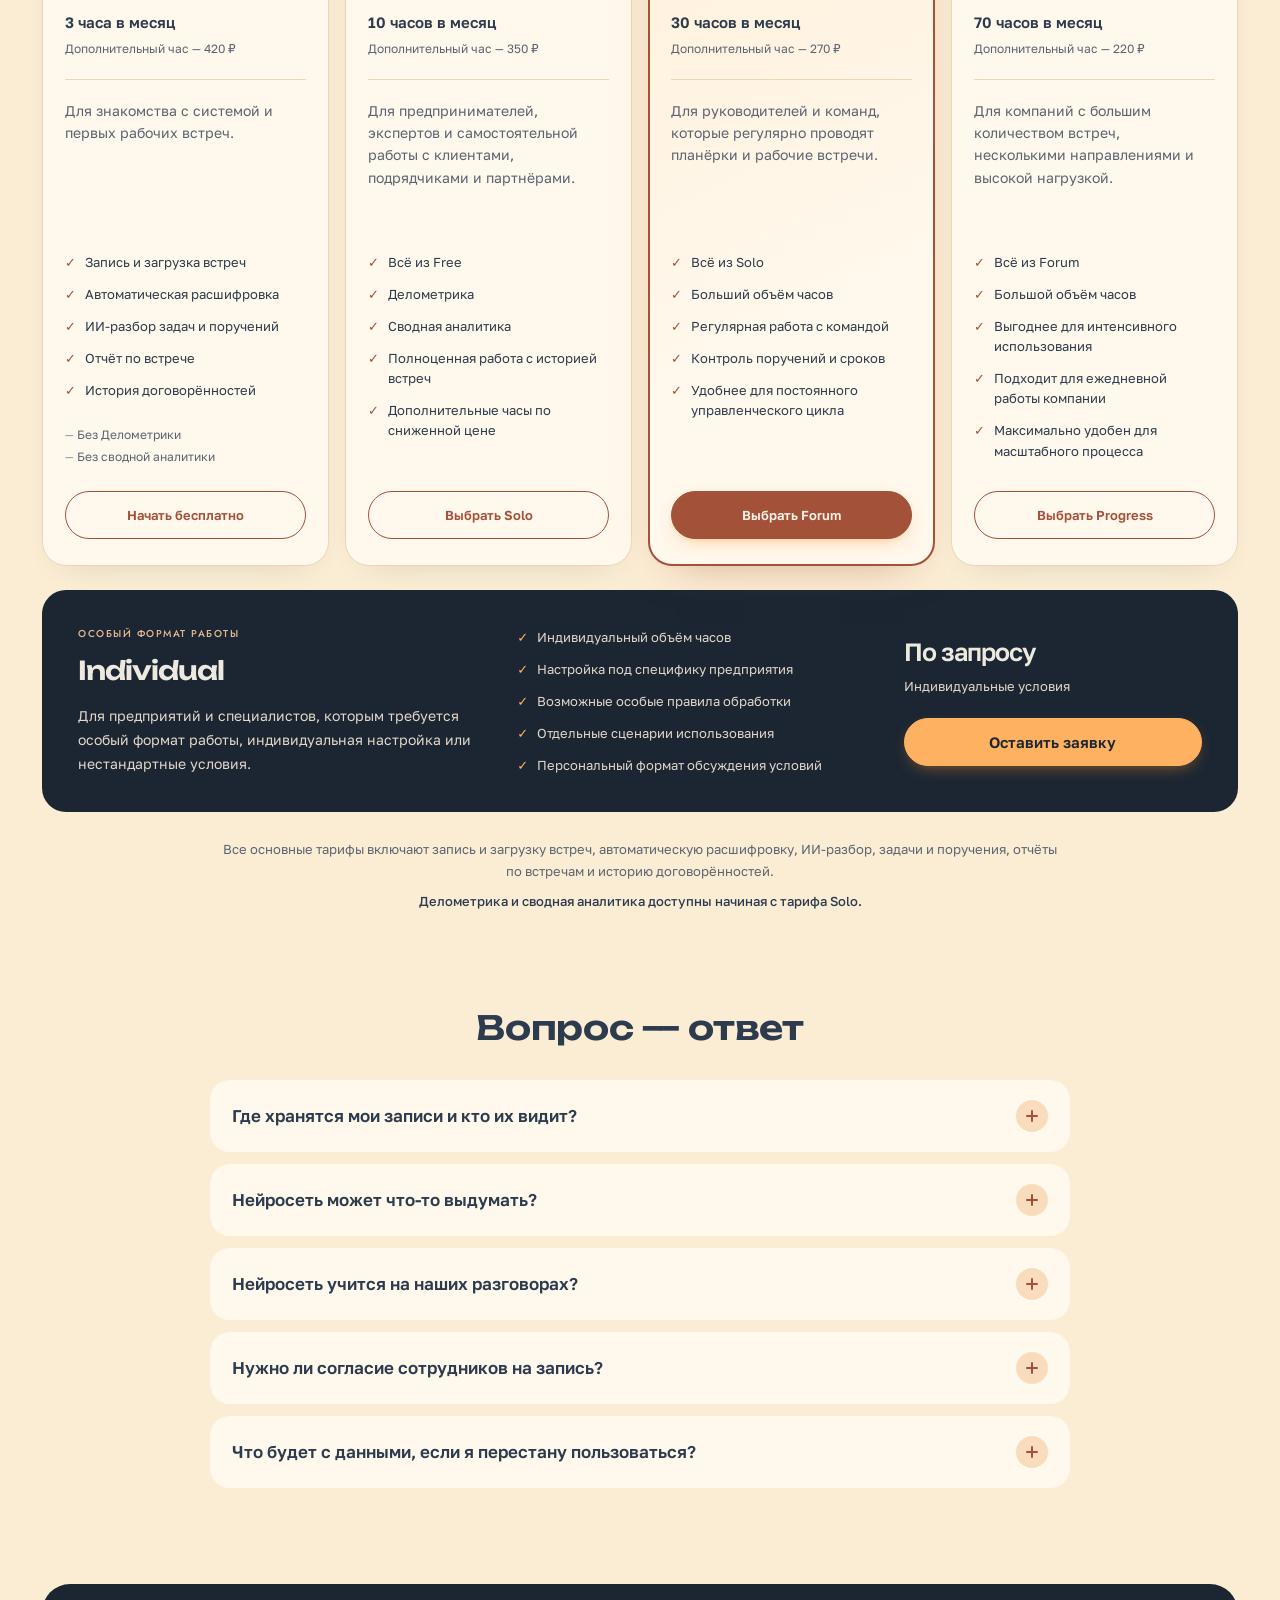
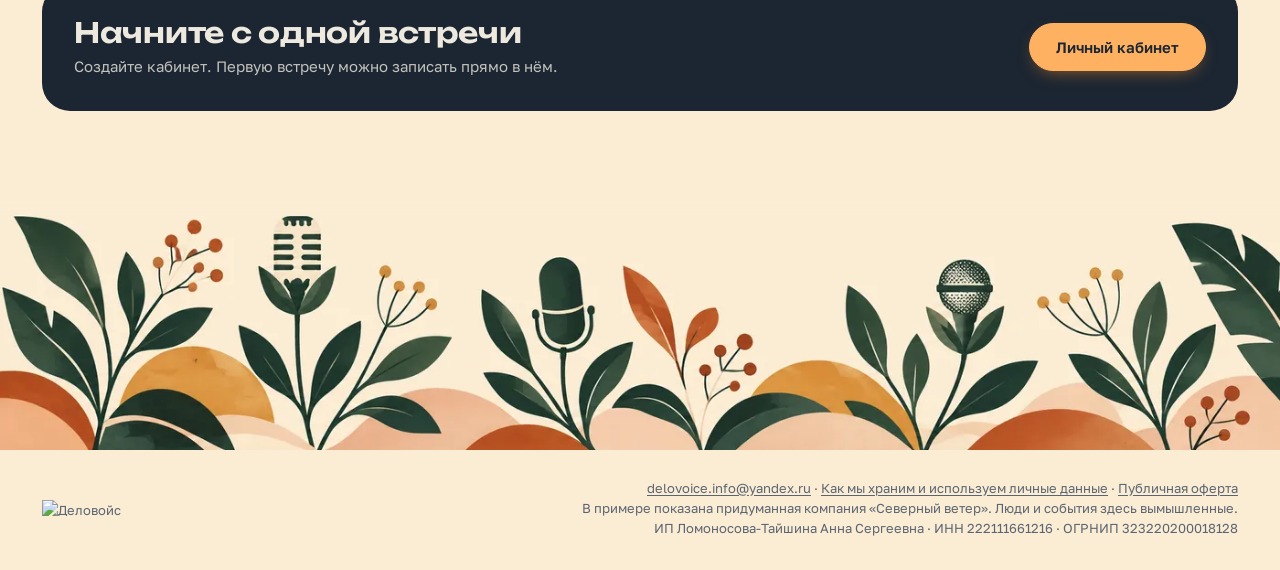
==== commit 3761a5cf: "feat: обновить тарифы публичного сайта ДЕЛОВОЙС" ====
--- a/index.html
+++ b/index.html
@@ -58,7 +58,7 @@
 <header class="site-nav">
   <a href="/" class="brand" aria-label="На главную страницу Деловойс"><img src="assets/logo-dark.png" alt="Деловойс" width="285" height="29"></a>
   <nav aria-label="Основное меню">
-    <a href="#pricing" class="nav-link">Цены</a>
+    <a href="#pricing" class="nav-link">Тарифы</a>
     <a href="#faq" class="nav-link">Вопросы</a>
     <a href="demo.html" class="nav-link">Демо-версия</a>
     <a data-place="шапка" href="https://app.delovoice.ru/" class="btn">Личный кабинет</a>
@@ -137,51 +137,94 @@
   </div>
 </section>
 
-<section class="block wrap" id="pricing">
+<section class="block wrap" id="pricing" aria-labelledby="pricing-title">
   <div class="pricing-head">
-    <h2>Сколько стоит Деловойс</h2>
-    <p class="lead">Цены предварительные. Встреча — разговор на&nbsp;рабочем месте, совещание или планёрка.</p>
-  </div>
-  <div class="plans">
-    <article class="plan plan-1">
-      <div class="plan-top">
-        <h3 class="plan-chip">Первый вариант</h3>
-        <p class="plan-price"><span class="num">20 000</span>&nbsp;₽<small>/месяц</small></p>
-      </div>
-      <p class="plan-desc"><b>20 встреч</b> в&nbsp;месяц</p>
-      <a data-place="тариф: 20 встреч" href="https://app.delovoice.ru/" class="btn plan-btn">Личный кабинет</a>
-      <ul class="plan-list">
-        <li>Встреча — до&nbsp;одного часа</li>
-        <li>Задачи и&nbsp;сроки со&nbsp;словами участников</li>
-        <li>Итоги за&nbsp;день, неделю и&nbsp;год</li>
+    <div class="eyebrow">Формат под ваши встречи</div>
+    <h2 id="pricing-title">Тарифы ДЕЛОВОЙС</h2>
+    <p class="lead">Выберите подходящий формат работы — от первых встреч до регулярной управленческой работы компании.</p>
+    <p class="pricing-coffee">Один час работы с ДЕЛОВОЙС — примерно как одна чашка кофе на вашей встрече.</p>
+  </div>
+  <div class="tariff-grid">
+    <article class="tariff-card" aria-labelledby="tariff-free">
+      <div class="tariff-heading"><h3 id="tariff-free">Free</h3></div>
+      <p class="tariff-price">0&nbsp;₽ <span>/ месяц</span></p>
+      <div class="tariff-volume"><p><strong>3 часа в месяц</strong></p><p>Дополнительный час — 420&nbsp;₽</p></div>
+      <p class="tariff-description">Для знакомства с системой и первых рабочих встреч.</p>
+      <ul class="tariff-features">
+        <li>Запись и загрузка встреч</li>
+        <li>Автоматическая расшифровка</li>
+        <li>ИИ-разбор задач и поручений</li>
+        <li>Отчёт по встрече</li>
+        <li>История договорённостей</li>
       </ul>
+      <ul class="tariff-limits" aria-label="Ограничения Free"><li>Без Делометрики</li><li>Без сводной аналитики</li></ul>
+      <a data-place="тариф: Free" href="https://app.delovoice.ru/" class="btn tariff-button">Начать бесплатно</a>
     </article>
-    <article class="plan plan-2">
-      <div class="plan-top">
-        <h3 class="plan-chip">Второй вариант</h3>
-        <p class="plan-price"><span class="num">50 000</span>&nbsp;₽<small>/месяц</small></p>
-      </div>
-      <p class="plan-desc"><b>70 встреч</b> в&nbsp;месяц</p>
-      <a data-place="тариф: 70 встреч" href="https://app.delovoice.ru/" class="btn plan-btn">Личный кабинет</a>
-      <ul class="plan-list">
-        <li>Встреча — до&nbsp;одного часа</li>
-        <li>Задачи и&nbsp;сроки со&nbsp;словами участников</li>
-        <li>Итоги за&nbsp;день, неделю и&nbsp;год</li>
+    <article class="tariff-card" aria-labelledby="tariff-solo">
+      <div class="tariff-heading"><h3 id="tariff-solo">Solo</h3></div>
+      <p class="tariff-price">3&nbsp;900&nbsp;₽ <span>/ месяц</span></p>
+      <div class="tariff-volume"><p><strong>10 часов в месяц</strong></p><p>Дополнительный час — 350&nbsp;₽</p></div>
+      <p class="tariff-description">Для предпринимателей, экспертов и самостоятельной работы с клиентами, подрядчиками и партнёрами.</p>
+      <ul class="tariff-features">
+        <li>Всё из Free</li>
+        <li>Делометрика</li>
+        <li>Сводная аналитика</li>
+        <li>Полноценная работа с историей встреч</li>
+        <li>Дополнительные часы по сниженной цене</li>
       </ul>
+      <a data-place="тариф: Solo" href="https://app.delovoice.ru/" class="btn tariff-button">Выбрать Solo</a>
     </article>
-    <article class="plan plan-3">
-      <div class="plan-top">
-        <h3 class="plan-chip">Третий вариант</h3>
-        <p class="plan-price"><span class="num">70 000</span>&nbsp;₽<small>/месяц</small></p>
-      </div>
-      <p class="plan-desc"><b>100 встреч</b> в&nbsp;месяц</p>
-      <a data-place="тариф: 100 встреч" href="https://app.delovoice.ru/" class="btn plan-btn accent-btn">Личный кабинет</a>
-      <ul class="plan-list">
-        <li>Встреча — до&nbsp;одного часа</li>
-        <li>Задачи и&nbsp;сроки со&nbsp;словами участников</li>
-        <li>Итоги за&nbsp;день, неделю и&nbsp;год</li>
+    <article class="tariff-card tariff-recommended" aria-labelledby="tariff-forum">
+      <div class="tariff-heading"><h3 id="tariff-forum">Forum</h3><span class="tariff-badge">Рекомендуем</span></div>
+      <p class="tariff-price">9&nbsp;900&nbsp;₽ <span>/ месяц</span></p>
+      <div class="tariff-volume"><p><strong>30 часов в месяц</strong></p><p>Дополнительный час — 270&nbsp;₽</p></div>
+      <p class="tariff-description">Для руководителей и команд, которые регулярно проводят планёрки и рабочие встречи.</p>
+      <ul class="tariff-features">
+        <li>Всё из Solo</li>
+        <li>Больший объём часов</li>
+        <li>Регулярная работа с командой</li>
+        <li>Контроль поручений и сроков</li>
+        <li>Удобнее для постоянного управленческого цикла</li>
       </ul>
+      <a data-place="тариф: Forum" href="https://app.delovoice.ru/" class="btn tariff-button accent-btn">Выбрать Forum</a>
     </article>
+    <article class="tariff-card" aria-labelledby="tariff-progress">
+      <div class="tariff-heading"><h3 id="tariff-progress">Progress</h3></div>
+      <p class="tariff-price">19&nbsp;900&nbsp;₽ <span>/ месяц</span></p>
+      <div class="tariff-volume"><p><strong>70 часов в месяц</strong></p><p>Дополнительный час — 220&nbsp;₽</p></div>
+      <p class="tariff-description">Для компаний с большим количеством встреч, несколькими направлениями и высокой нагрузкой.</p>
+      <ul class="tariff-features">
+        <li>Всё из Forum</li>
+        <li>Большой объём часов</li>
+        <li>Выгоднее для интенсивного использования</li>
+        <li>Подходит для ежедневной работы компании</li>
+        <li>Максимально удобен для масштабного процесса</li>
+      </ul>
+      <a data-place="тариф: Progress" href="https://app.delovoice.ru/" class="btn tariff-button">Выбрать Progress</a>
+    </article>
+  </div>
+  <article class="tariff-individual" aria-labelledby="tariff-individual">
+    <div class="tariff-individual-intro">
+      <div class="eyebrow">Особый формат работы</div>
+      <h3 id="tariff-individual">Individual</h3>
+      <p>Для предприятий и специалистов, которым требуется особый формат работы, индивидуальная настройка или нестандартные условия.</p>
+    </div>
+    <ul class="tariff-features">
+      <li>Индивидуальный объём часов</li>
+      <li>Настройка под специфику предприятия</li>
+      <li>Возможные особые правила обработки</li>
+      <li>Отдельные сценарии использования</li>
+      <li>Персональный формат обсуждения условий</li>
+    </ul>
+    <div class="tariff-individual-action">
+      <p class="tariff-price">По запросу</p>
+      <p>Индивидуальные условия</p>
+      <a data-place="тариф: Individual" href="mailto:delovoice.info@yandex.ru?subject=Заявка%20на%20тариф%20Individual" class="btn accent-btn">Оставить заявку</a>
+    </div>
+  </article>
+  <div class="pricing-note">
+    <p>Все основные тарифы включают запись и загрузку встреч, автоматическую расшифровку, ИИ-разбор, задачи и поручения, отчёты по встречам и историю договорённостей.</p>
+    <p><strong>Делометрика и сводная аналитика доступны начиная с тарифа Solo.</strong></p>
   </div>
 </section>
 
--- a/style.css
+++ b/style.css
@@ -638,3 +638,44 @@
 @media(max-width:640px){.site-nav .brand img{width:170px}.site-nav nav .btn{min-height:40px;padding:0 16px;font-size:14px}}
 @media(max-width:370px){.site-nav .brand img{width:150px}.site-nav nav .btn{padding:0 12px;font-size:13px}}
 
+
+/* Тарифы публичного сайта: четыре формата и индивидуальные условия. */
+#pricing .pricing-head{max-width:760px}
+.pricing-head .eyebrow{margin-bottom:16px}
+.pricing-coffee{margin:18px auto 0;max-width:560px;color:var(--action);font-size:14px;line-height:1.6}
+.tariff-grid{display:grid;grid-template-columns:repeat(4,minmax(0,1fr));gap:16px;margin-top:40px;align-items:stretch}
+.tariff-card{min-width:0;display:flex;flex-direction:column;padding:26px 22px;border:1px solid var(--line);border-radius:24px;background:var(--surface-raised);box-shadow:0 12px 32px -24px rgba(27,38,50,.3)}
+.tariff-heading{display:flex;align-items:center;justify-content:space-between;flex-wrap:wrap;gap:10px;min-height:52px;margin-bottom:20px}
+.tariff-heading h3{margin:0;font:600 21px/1.3 var(--f-display);letter-spacing:-.04em}
+.tariff-badge{padding:6px 9px;border-radius:999px;background:var(--accent);color:var(--on-accent);font-size:11px;font-weight:600}
+.tariff-price{margin:0 0 22px;font:600 clamp(24px,2.2vw,32px)/1.25 var(--f-sans);letter-spacing:-.04em;font-variant-numeric:tabular-nums}
+.tariff-price span{display:block;margin-top:5px;font:400 13px/1.5 var(--f-sans);letter-spacing:0;color:var(--ink-muted)}
+.tariff-volume{padding-bottom:20px;border-bottom:1px solid var(--line);font-size:12px;color:var(--ink-muted);line-height:1.6}
+.tariff-volume p{margin:0}
+.tariff-volume strong{display:block;margin-bottom:5px;color:var(--ink);font-size:15px;font-weight:600}
+.tariff-description{margin:20px 0;min-height:132px;font-size:14px;line-height:1.6;color:var(--ink-muted)}
+.tariff-features{list-style:none;padding:0;margin:0 0 24px;display:grid;gap:12px;font-size:13px;line-height:1.55}
+.tariff-features li{position:relative;padding-left:20px}
+.tariff-features li::before{content:'✓';position:absolute;left:0;color:var(--action);font-weight:600}
+.tariff-limits{list-style:none;padding:0;margin:0 0 24px;color:var(--ink-muted);font-size:12px;line-height:1.8}
+.tariff-limits li::before{content:'— ';opacity:.65}
+.site .tariff-button{margin-top:auto;width:100%;min-height:48px;padding:12px 10px;font-size:13px;background:transparent;border-color:var(--action);color:var(--action)}
+.site .tariff-button:hover{background:var(--surface-sunken)}
+.tariff-recommended{border:2px solid var(--action);padding:25px 21px;background:linear-gradient(155deg,#fff0da,var(--surface-raised) 65%);box-shadow:0 18px 44px -28px rgba(163,81,57,.6)}
+.site .tariff-recommended .tariff-button{background:var(--action);border-color:var(--action);color:var(--on-action)}
+.site .tariff-recommended .tariff-button:hover{background:var(--action-hover)}
+.tariff-individual{display:grid;grid-template-columns:1.15fr 1fr .85fr;gap:36px;align-items:center;margin-top:24px;padding:36px;border-radius:24px;background:var(--abyssal);color:var(--ink-inverse)}
+.tariff-individual .eyebrow{color:#e4ba90;letter-spacing:.15em;font-size:10px;margin-bottom:12px}
+.tariff-individual h3{font:600 26px/1.3 var(--f-display);letter-spacing:-.04em;margin:0 0 16px}
+.tariff-individual-intro>p{margin:0;color:#e2d7ca;font-size:14px;line-height:1.7}
+.tariff-individual .tariff-features{margin:0;color:#e2d7ca}
+.tariff-individual .tariff-features li::before{color:#ffb162}
+.tariff-individual-action .tariff-price{font-size:25px;margin-bottom:8px}
+.tariff-individual-action>p:not(.tariff-price){font-size:13px;color:#e2d7ca;margin-bottom:22px}
+.tariff-individual-action .btn{width:100%;white-space:normal}
+.pricing-note{max-width:850px;text-align:center;margin:26px auto 0;color:var(--ink-muted);font-size:13px;line-height:1.7}
+.pricing-note p{margin:0 0 8px}
+.pricing-note strong{font-weight:500;color:var(--ink)}
+@media(max-width:1100px){.tariff-grid{grid-template-columns:repeat(2,minmax(0,1fr));gap:20px}.tariff-heading{min-height:32px}.tariff-description{min-height:68px}.tariff-individual{grid-template-columns:1fr 1fr;gap:28px}.tariff-individual-action{grid-column:1/-1;display:flex;align-items:center;gap:20px;flex-wrap:wrap}.tariff-individual-action .tariff-price,.tariff-individual-action>p:not(.tariff-price){margin:0}.tariff-individual-action .btn{width:auto;margin-left:auto}}
+@media(max-width:600px){.tariff-grid{grid-template-columns:1fr;margin-top:28px;gap:16px}.tariff-card{padding:24px}.tariff-recommended{padding:23px}.tariff-description{min-height:0}.tariff-price{font-size:30px}.tariff-individual{grid-template-columns:1fr;gap:26px;padding:28px 24px}.tariff-individual-action{grid-column:auto;display:block}.tariff-individual-action>p:not(.tariff-price){margin:8px 0 20px}.tariff-individual-action .btn{width:100%}.pricing-note{text-align:left}.pricing-coffee{margin-left:0}}
+@media(max-width:370px){.site-nav{gap:12px}.site-nav .brand img{width:130px}}
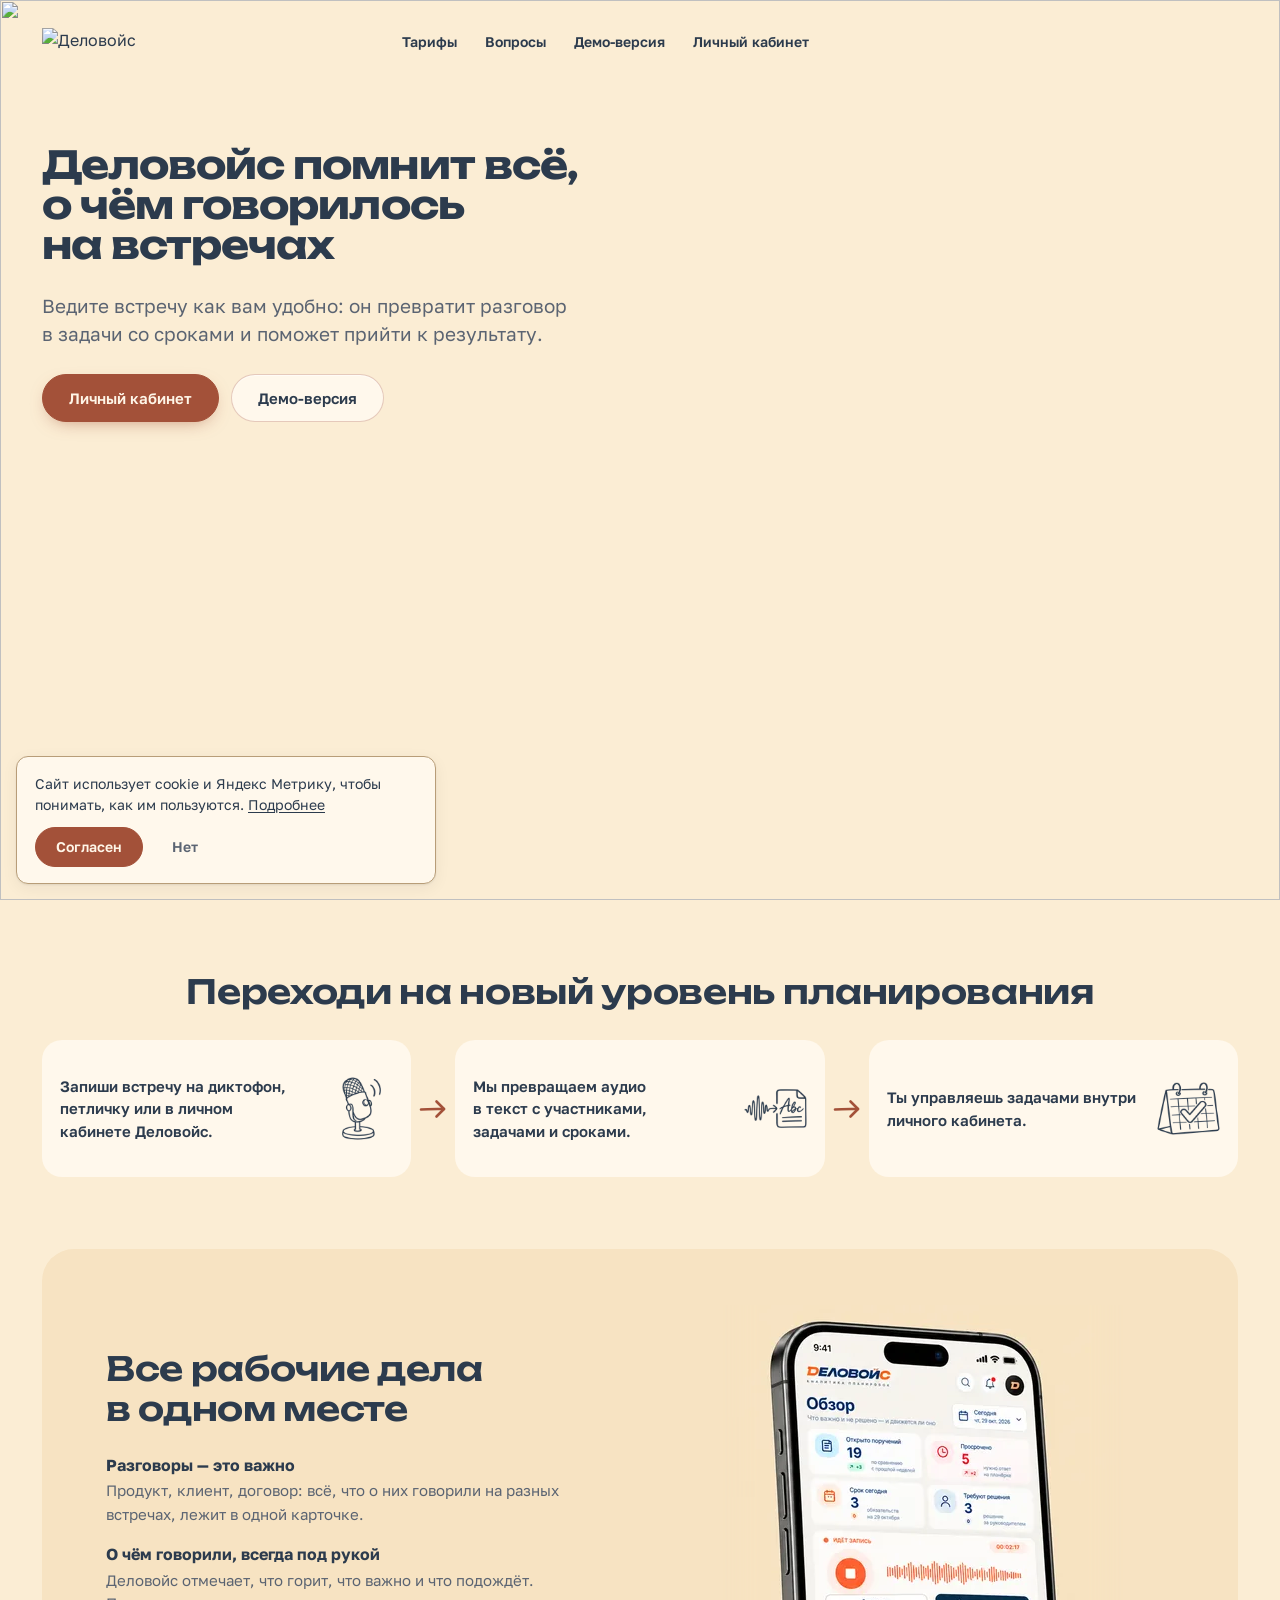
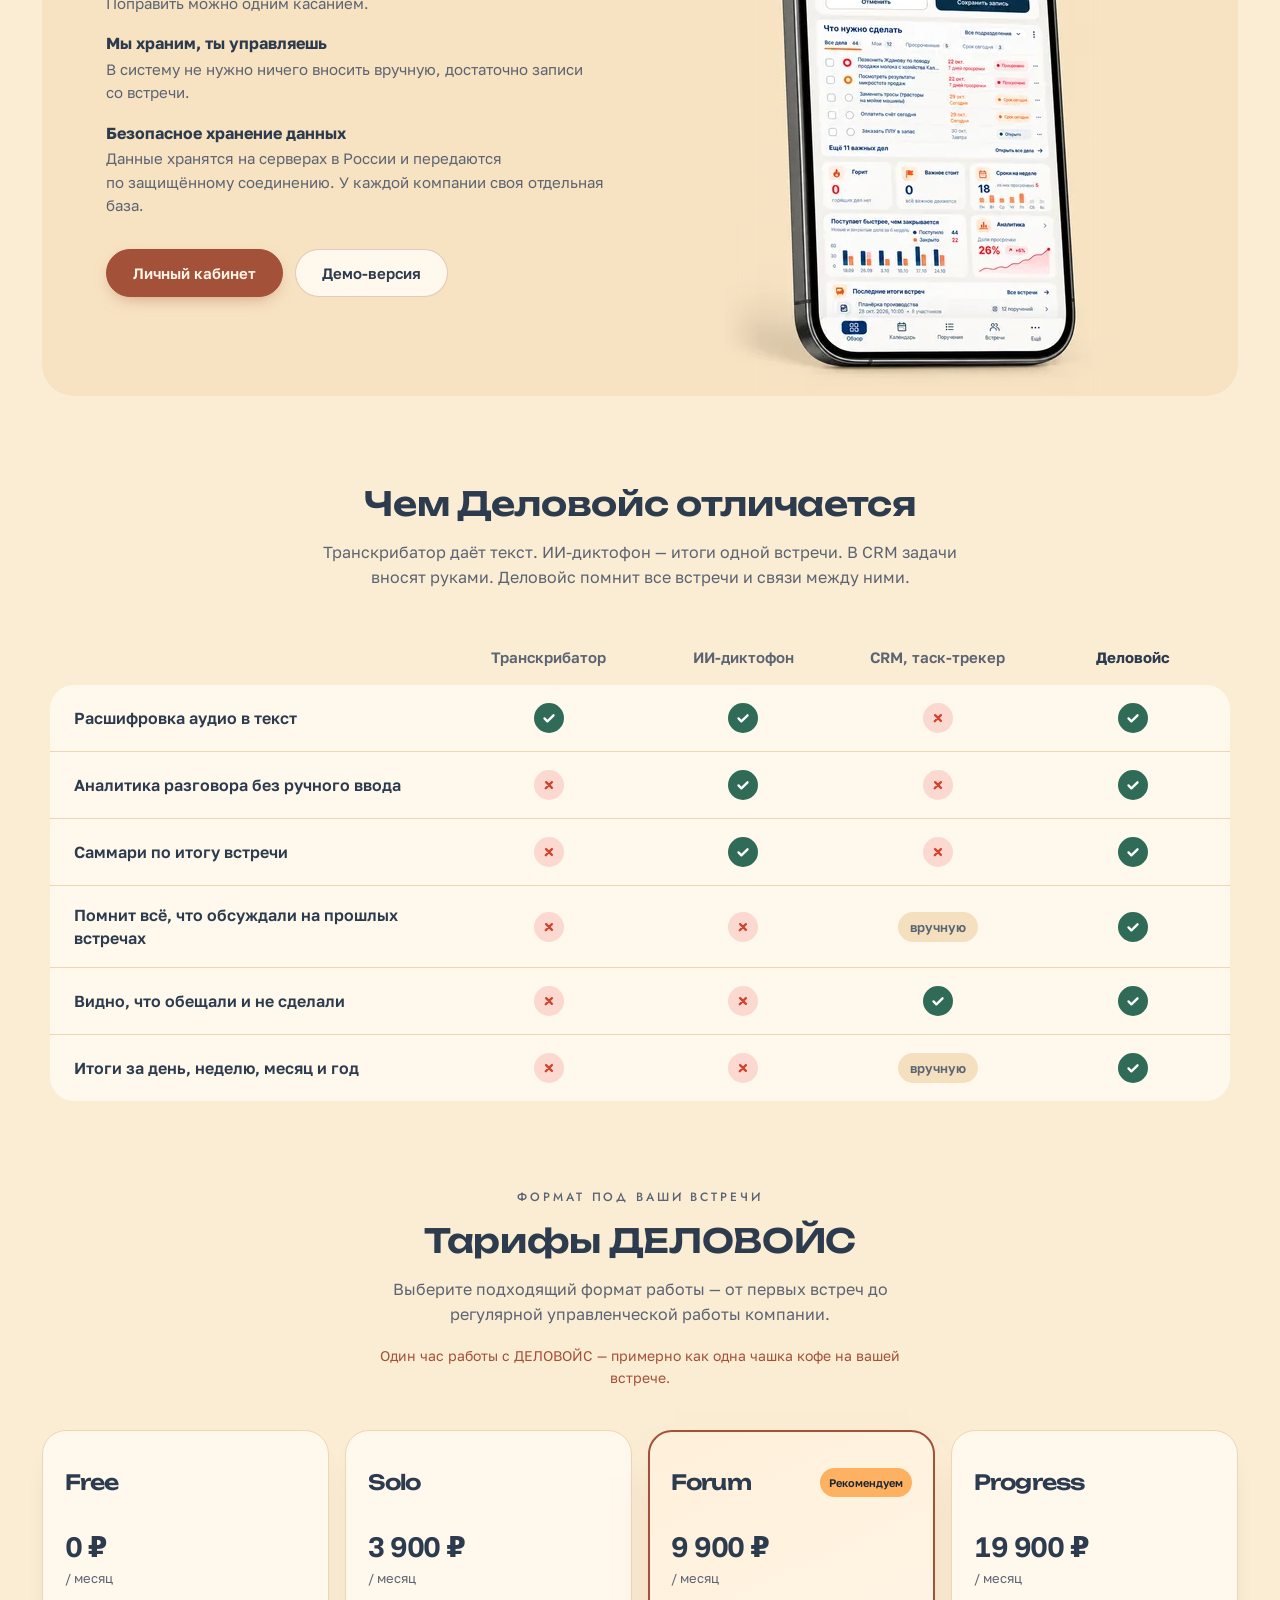
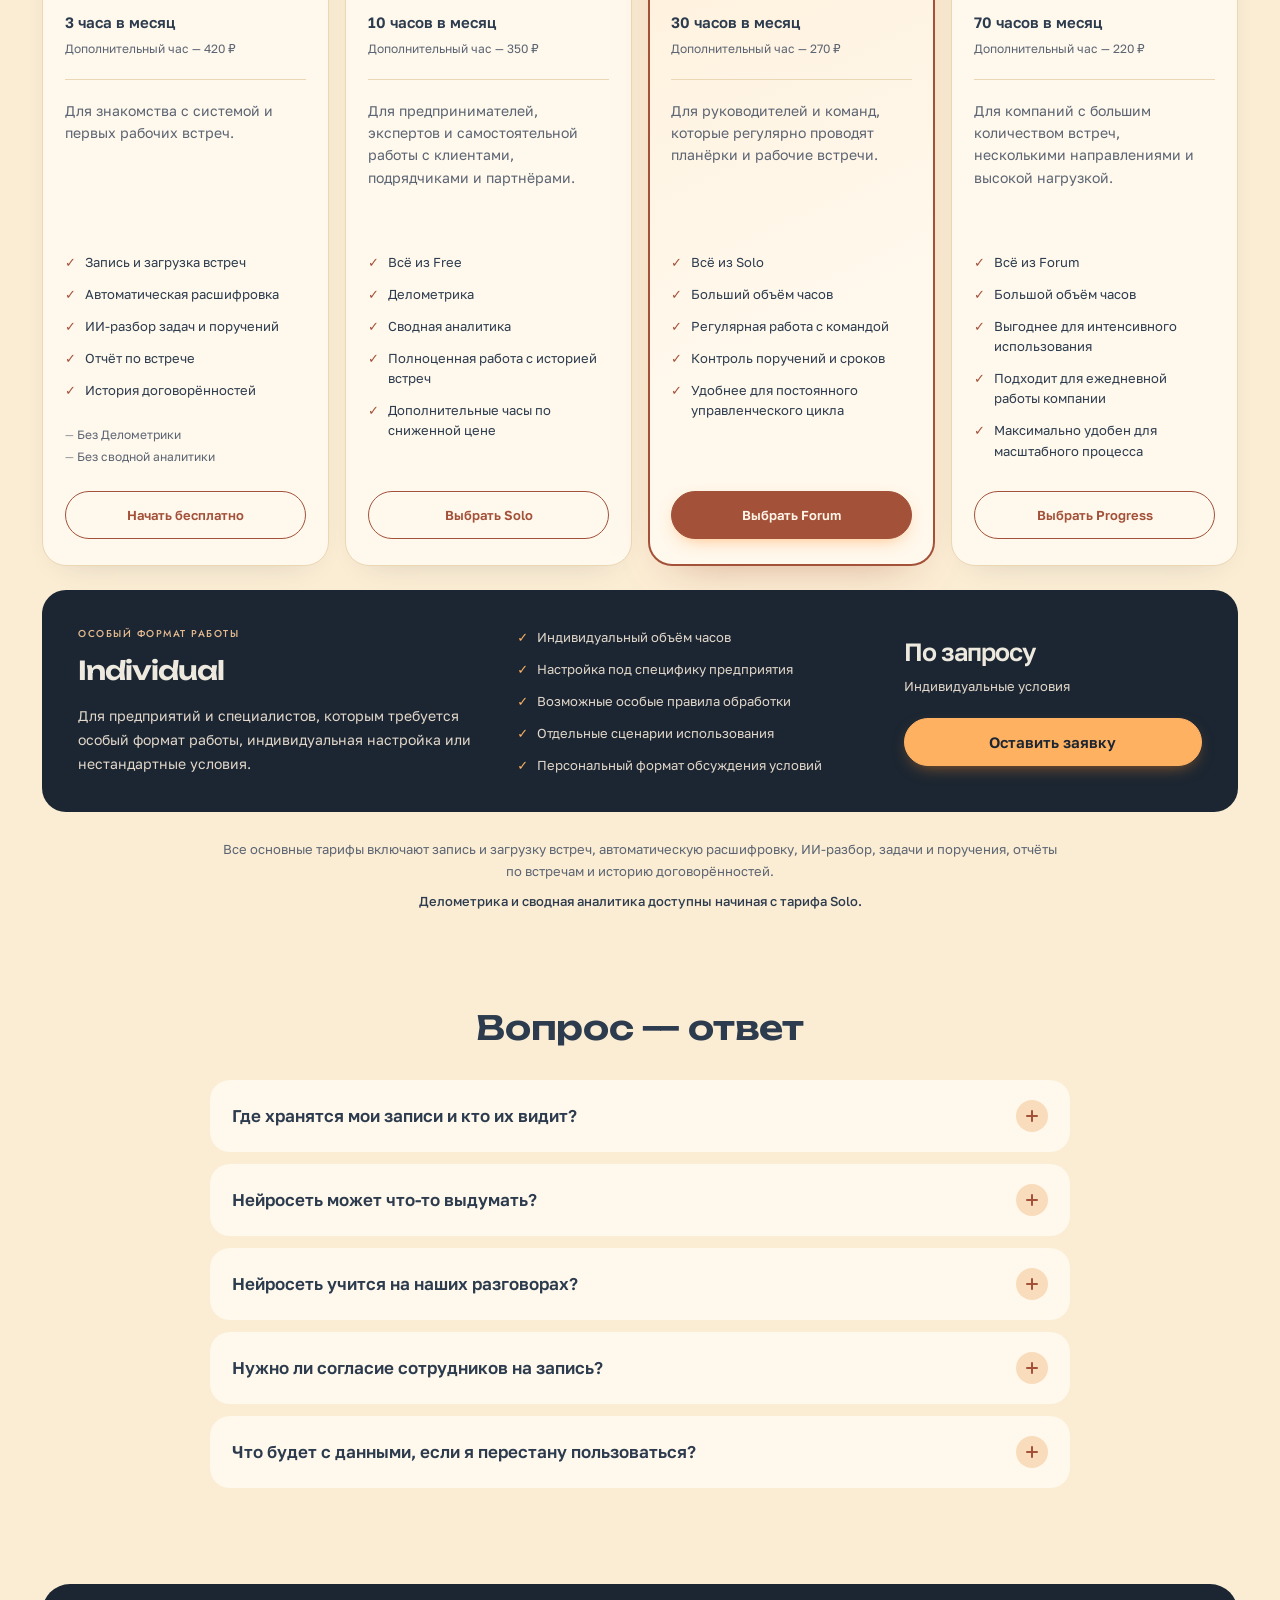
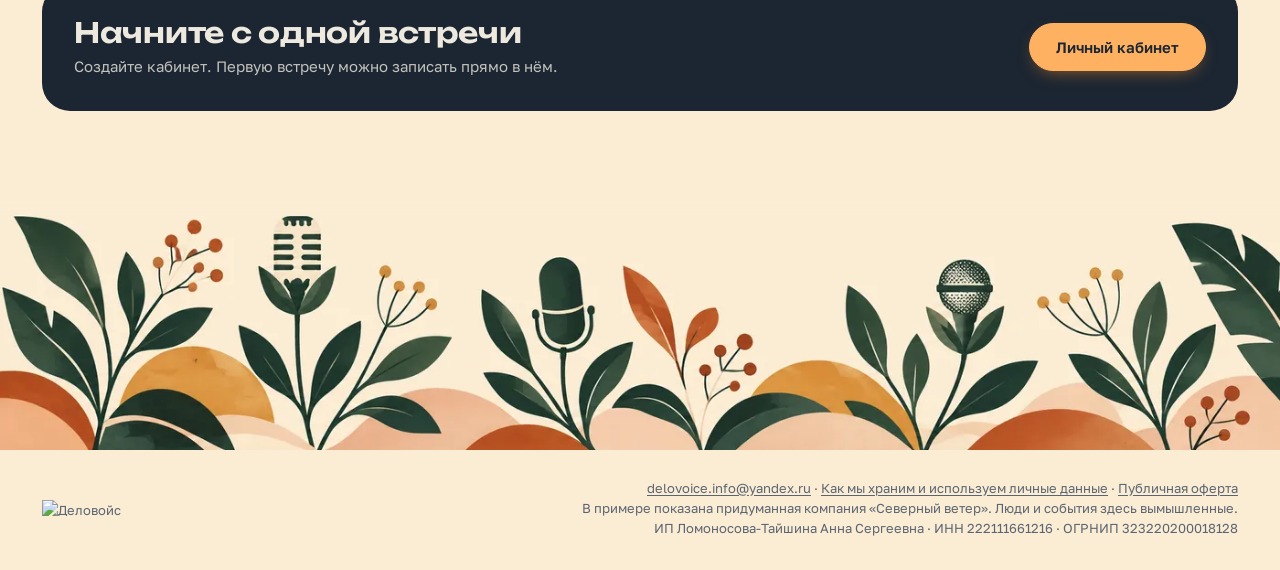
==== commit bc9ee651: "feat: preserve selected pricing plan when opening the service portal" ====
--- a/index.html
+++ b/index.html
@@ -158,7 +158,7 @@
         <li>История договорённостей</li>
       </ul>
       <ul class="tariff-limits" aria-label="Ограничения Free"><li>Без Делометрики</li><li>Без сводной аналитики</li></ul>
-      <a data-place="тариф: Free" href="https://app.delovoice.ru/" class="btn tariff-button">Начать бесплатно</a>
+      <a data-place="тариф: Free" href="https://app.delovoice.ru/?plan=free" class="btn tariff-button">Начать бесплатно</a>
     </article>
     <article class="tariff-card" aria-labelledby="tariff-solo">
       <div class="tariff-heading"><h3 id="tariff-solo">Solo</h3></div>
@@ -172,7 +172,7 @@
         <li>Полноценная работа с историей встреч</li>
         <li>Дополнительные часы по сниженной цене</li>
       </ul>
-      <a data-place="тариф: Solo" href="https://app.delovoice.ru/" class="btn tariff-button">Выбрать Solo</a>
+      <a data-place="тариф: Solo" href="https://app.delovoice.ru/?plan=solo" class="btn tariff-button">Выбрать Solo</a>
     </article>
     <article class="tariff-card tariff-recommended" aria-labelledby="tariff-forum">
       <div class="tariff-heading"><h3 id="tariff-forum">Forum</h3><span class="tariff-badge">Рекомендуем</span></div>
@@ -186,7 +186,7 @@
         <li>Контроль поручений и сроков</li>
         <li>Удобнее для постоянного управленческого цикла</li>
       </ul>
-      <a data-place="тариф: Forum" href="https://app.delovoice.ru/" class="btn tariff-button accent-btn">Выбрать Forum</a>
+      <a data-place="тариф: Forum" href="https://app.delovoice.ru/?plan=forum" class="btn tariff-button accent-btn">Выбрать Forum</a>
     </article>
     <article class="tariff-card" aria-labelledby="tariff-progress">
       <div class="tariff-heading"><h3 id="tariff-progress">Progress</h3></div>
@@ -200,7 +200,7 @@
         <li>Подходит для ежедневной работы компании</li>
         <li>Максимально удобен для масштабного процесса</li>
       </ul>
-      <a data-place="тариф: Progress" href="https://app.delovoice.ru/" class="btn tariff-button">Выбрать Progress</a>
+      <a data-place="тариф: Progress" href="https://app.delovoice.ru/?plan=progress" class="btn tariff-button">Выбрать Progress</a>
     </article>
   </div>
   <article class="tariff-individual" aria-labelledby="tariff-individual">
--- a/style.css
+++ b/style.css
@@ -679,3 +679,17 @@
 @media(max-width:1100px){.tariff-grid{grid-template-columns:repeat(2,minmax(0,1fr));gap:20px}.tariff-heading{min-height:32px}.tariff-description{min-height:68px}.tariff-individual{grid-template-columns:1fr 1fr;gap:28px}.tariff-individual-action{grid-column:1/-1;display:flex;align-items:center;gap:20px;flex-wrap:wrap}.tariff-individual-action .tariff-price,.tariff-individual-action>p:not(.tariff-price){margin:0}.tariff-individual-action .btn{width:auto;margin-left:auto}}
 @media(max-width:600px){.tariff-grid{grid-template-columns:1fr;margin-top:28px;gap:16px}.tariff-card{padding:24px}.tariff-recommended{padding:23px}.tariff-description{min-height:0}.tariff-price{font-size:30px}.tariff-individual{grid-template-columns:1fr;gap:26px;padding:28px 24px}.tariff-individual-action{grid-column:auto;display:block}.tariff-individual-action>p:not(.tariff-price){margin:8px 0 20px}.tariff-individual-action .btn{width:100%}.pricing-note{text-align:left}.pricing-coffee{margin-left:0}}
 @media(max-width:370px){.site-nav{gap:12px}.site-nav .brand img{width:130px}}
+
+/* Вся карточка ведёт по той же ссылке, что и её кнопка. */
+.tariff-card,.tariff-individual{position:relative;isolation:isolate;transition:background-color .22s ease,box-shadow .22s ease,transform .22s ease}
+.tariff-card .tariff-button::after,.tariff-individual-action .btn::after{content:"";position:absolute;inset:0;z-index:1;border-radius:24px;cursor:pointer}
+.tariff-card:has(a:focus-visible),.tariff-individual:has(a:focus-visible){outline:3px solid var(--action);outline-offset:5px}
+@media(hover:hover) and (pointer:fine){
+  .tariff-card:hover{background-color:#fff1dc;transform:translateY(-3px);box-shadow:0 18px 38px -22px rgba(163,81,57,.35)}
+  .tariff-recommended:hover{background:linear-gradient(155deg,#ffe6c2,#fff1dc 65%)}
+  .tariff-individual:hover{background-color:#293a4b;transform:translateY(-3px);box-shadow:0 18px 38px -22px rgba(27,38,50,.5)}
+  .site .tariff-card:hover .tariff-button{background:var(--surface-sunken)}
+  .site .tariff-recommended:hover .tariff-button{background:var(--action-hover)}
+  .site .tariff-individual:hover .btn{background:#ffc587;border-color:#ffc587}
+}
+@media(prefers-reduced-motion:reduce){.tariff-card,.tariff-individual{transition:none}.tariff-card:hover,.tariff-individual:hover{transform:none}}
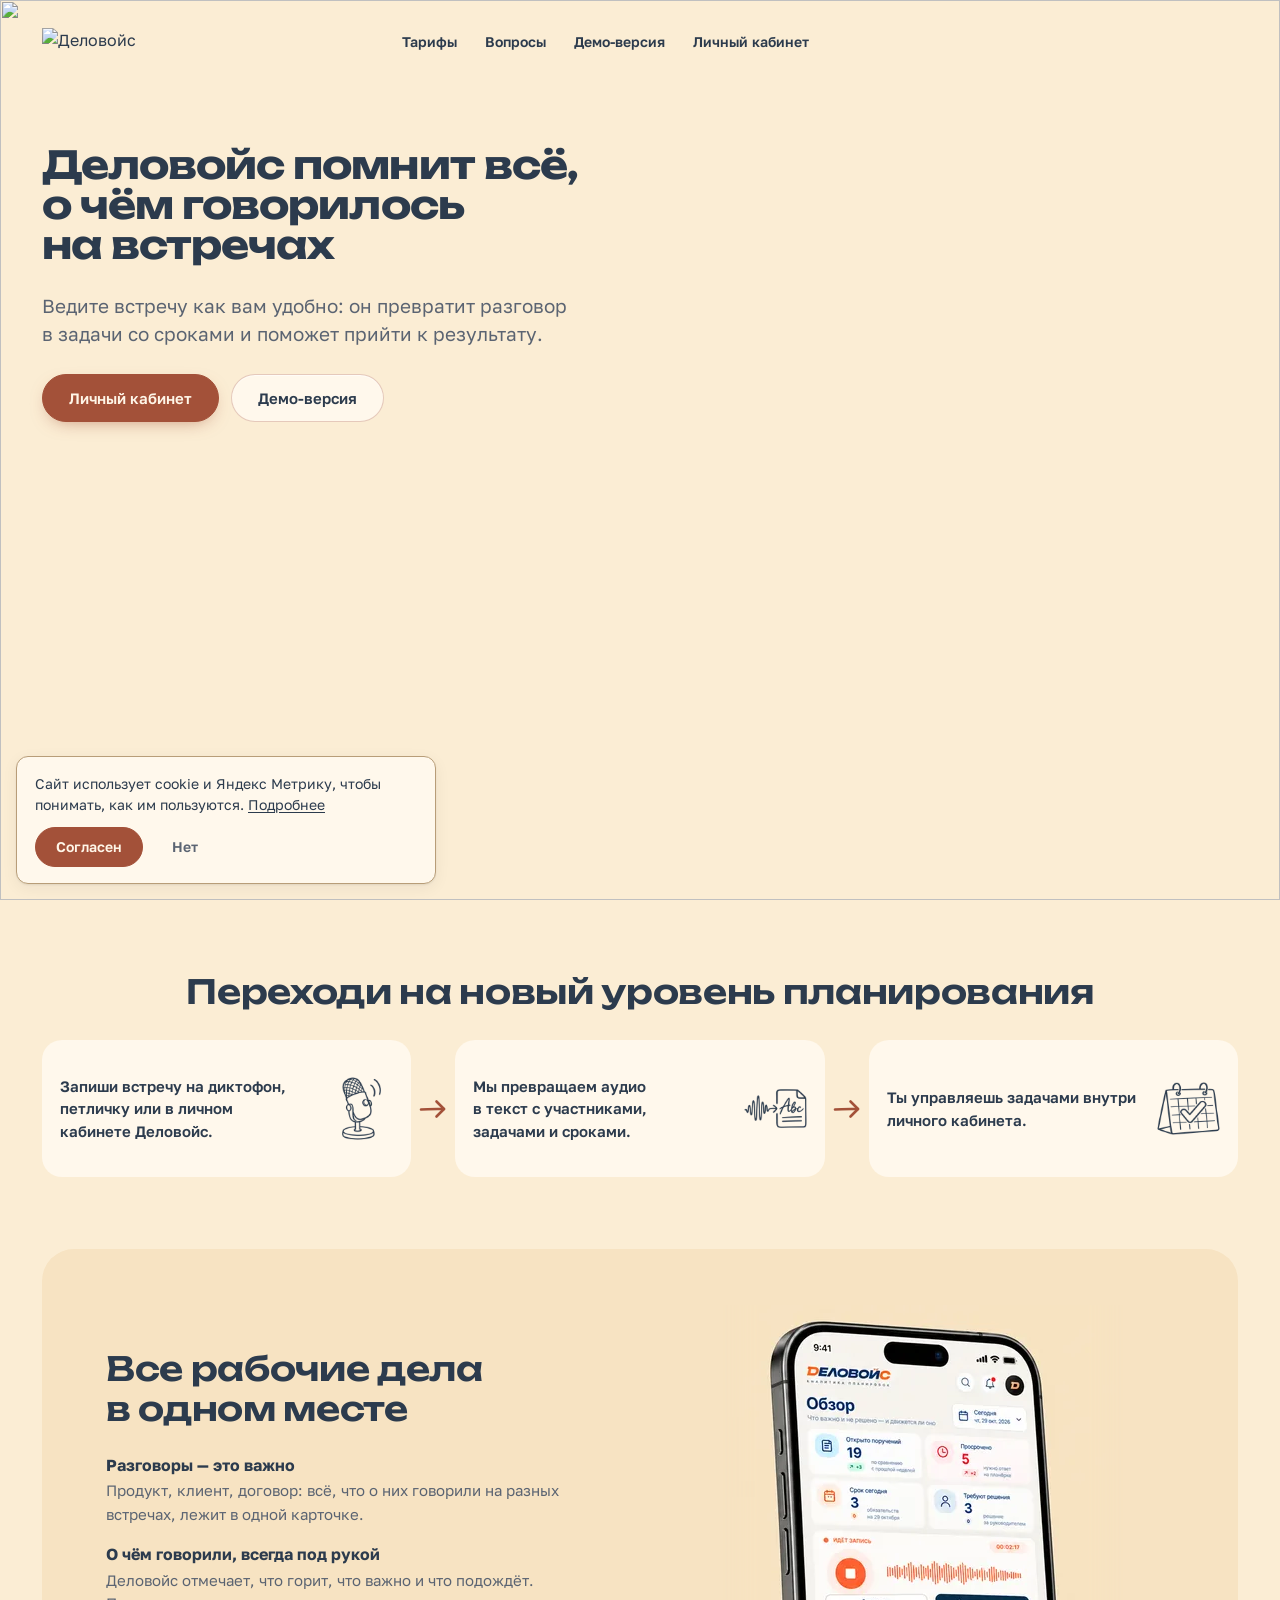
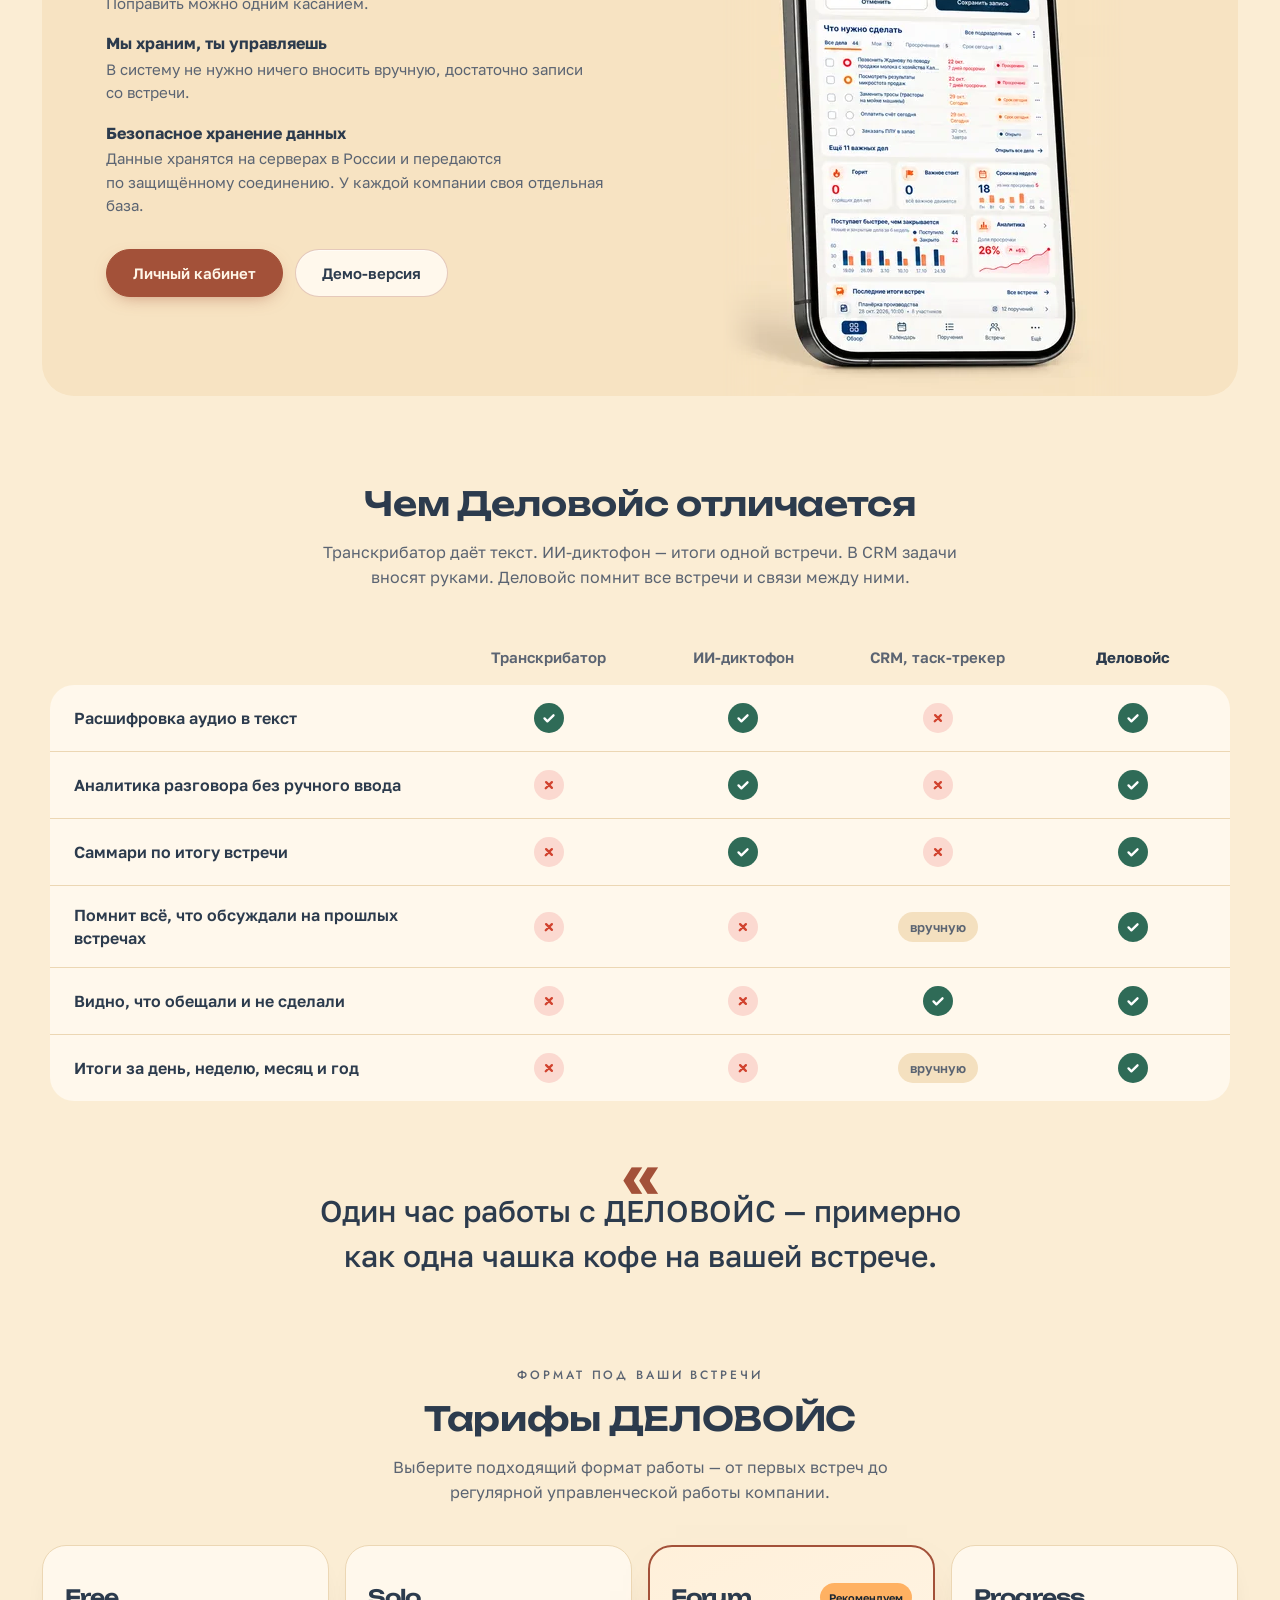
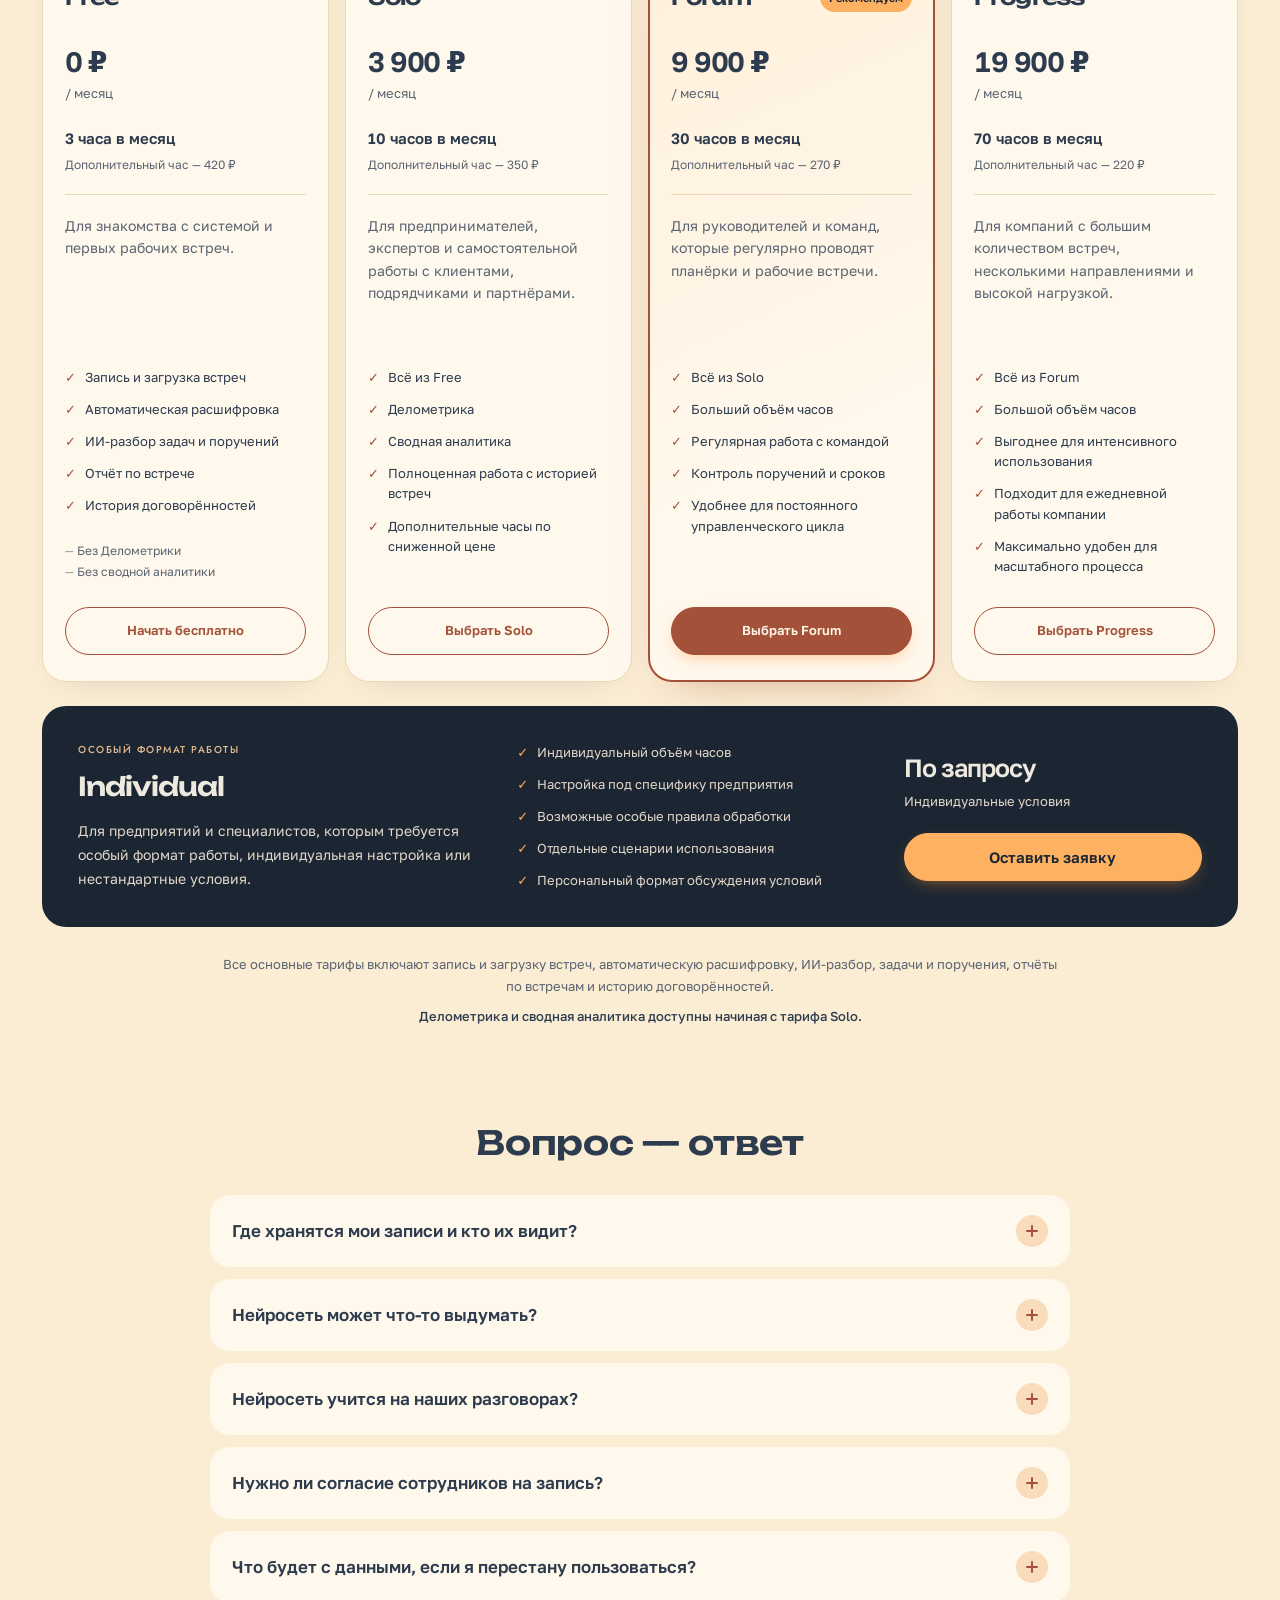
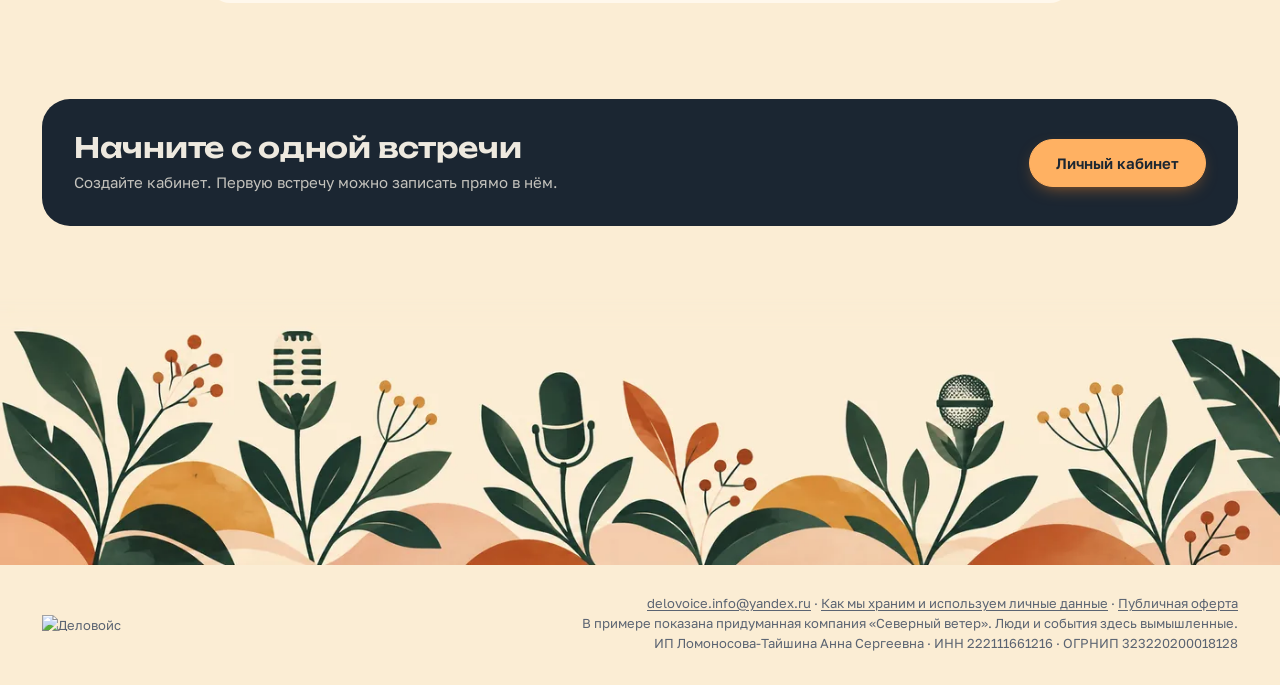
==== commit 7e9289a4: "style: feature coffee quote before pricing" ====
--- a/index.html
+++ b/index.html
@@ -32,7 +32,7 @@
 <link rel="icon" href="favicon.svg" type="image/svg+xml">
 <link rel="preload" as="image" type="image/webp" imagesrcset="assets/hero-wide-1100.webp 1100w, assets/hero-wide-1672.webp 1672w" imagesizes="100vw" media="(min-width: 901px)">
 <link rel="preload" as="image" type="image/webp" imagesrcset="assets/hero-tall-620.webp 620w, assets/hero-tall-941.webp 941w" imagesizes="100vw" media="(max-width: 900px)">
-<link rel="stylesheet" href="style.css">
+<link rel="stylesheet" href="style.css?v=20261114">
 <script type="application/ld+json">{"@context":"https://schema.org","@type":"SoftwareApplication","name":"Деловойс","alternateName":"Delovoice","url":"https://delovoice.ru/","applicationCategory":"BusinessApplication","operatingSystem":"Web","inLanguage":"ru","description":"Деловойс помнит всё, о чём говорилось на встречах. Ведите встречу как вам удобно: он превратит разговор в задачи со сроками и поможет прийти к результату."}</script>
 <script type="application/ld+json">{"@context": "https://schema.org", "@type": "FAQPage", "mainEntity": [{"@type": "Question", "name": "Где хранятся мои записи и кто их видит?", "acceptedAnswer": {"@type": "Answer", "text": "Записи, текст и задачи хранятся на серверах в России. У каждой компании своя отдельная база, другие компании её не видят. Для расшифровки запись передаётся сервису распознавания речи, текст для разбора — нейросети, которая работает на серверах в России. Мы не продаём данные и не используем их для рекламы. Аудио хранится не больше 90 дней, потом удаляется, текст остаётся."}}, {"@type": "Question", "name": "Нейросеть может что-то выдумать?", "acceptedAnswer": {"@type": "Answer", "text": "У каждой задачи есть цитата со встречи и время в записи. Если подходящих слов в тексте нет, задача не появляется. Сроки, суммы и имена берутся только из разговора: не назвали срок — задача остаётся без срока. Если сервис не уверен, он ставит пометку «проверьте». Неудачный разбор можно отменить целиком."}}, {"@type": "Question", "name": "Нейросеть учится на наших разговорах?", "acceptedAnswer": {"@type": "Answer", "text": "Нет. Она работает по инструкции и не обучается на ваших встречах. Всё, что сервис «помнит» о компании, — это ваш список дел и ответы о компании в кабинете."}}, {"@type": "Question", "name": "Нужно ли согласие сотрудников на запись?", "acceptedAnswer": {"@type": "Answer", "text": "Записывать встречи или нет, решает владелец кабинета. Он предупреждает участников о записи и отвечает за то, чтобы запись была законной. Сервис не создаёт и не хранит голосовые отпечатки для узнавания людей."}}, {"@type": "Question", "name": "Что будет с данными, если я перестану пользоваться?", "acceptedAnswer": {"@type": "Answer", "text": "Данные можно удалить по вашему письму. После закрытия кабинета они удаляются в течение 30 дней, если закон не требует хранить их дольше. Подробно — в правилах обработки личных данных."}}]}</script>
 <script>
@@ -137,12 +137,15 @@
   </div>
 </section>
 
+<div class="wrap pricing-quote">
+  <blockquote><p>Один час работы с&nbsp;ДЕЛОВОЙС — примерно как одна чашка кофе на&nbsp;вашей встрече.</p></blockquote>
+</div>
+
 <section class="block wrap" id="pricing" aria-labelledby="pricing-title">
   <div class="pricing-head">
     <div class="eyebrow">Формат под ваши встречи</div>
     <h2 id="pricing-title">Тарифы ДЕЛОВОЙС</h2>
     <p class="lead">Выберите подходящий формат работы — от первых встреч до регулярной управленческой работы компании.</p>
-    <p class="pricing-coffee">Один час работы с ДЕЛОВОЙС — примерно как одна чашка кофе на вашей встрече.</p>
   </div>
   <div class="tariff-grid">
     <article class="tariff-card" aria-labelledby="tariff-free">
@@ -158,7 +161,7 @@
         <li>История договорённостей</li>
       </ul>
       <ul class="tariff-limits" aria-label="Ограничения Free"><li>Без Делометрики</li><li>Без сводной аналитики</li></ul>
-      <a data-place="тариф: Free" href="https://app.delovoice.ru/?plan=free" class="btn tariff-button">Начать бесплатно</a>
+      <a data-place="тариф: Free" href="https://app.delovoice.ru/" class="btn tariff-button">Начать бесплатно</a>
     </article>
     <article class="tariff-card" aria-labelledby="tariff-solo">
       <div class="tariff-heading"><h3 id="tariff-solo">Solo</h3></div>
@@ -172,7 +175,7 @@
         <li>Полноценная работа с историей встреч</li>
         <li>Дополнительные часы по сниженной цене</li>
       </ul>
-      <a data-place="тариф: Solo" href="https://app.delovoice.ru/?plan=solo" class="btn tariff-button">Выбрать Solo</a>
+      <a data-place="тариф: Solo" href="https://app.delovoice.ru/" class="btn tariff-button">Выбрать Solo</a>
     </article>
     <article class="tariff-card tariff-recommended" aria-labelledby="tariff-forum">
       <div class="tariff-heading"><h3 id="tariff-forum">Forum</h3><span class="tariff-badge">Рекомендуем</span></div>
@@ -186,7 +189,7 @@
         <li>Контроль поручений и сроков</li>
         <li>Удобнее для постоянного управленческого цикла</li>
       </ul>
-      <a data-place="тариф: Forum" href="https://app.delovoice.ru/?plan=forum" class="btn tariff-button accent-btn">Выбрать Forum</a>
+      <a data-place="тариф: Forum" href="https://app.delovoice.ru/" class="btn tariff-button accent-btn">Выбрать Forum</a>
     </article>
     <article class="tariff-card" aria-labelledby="tariff-progress">
       <div class="tariff-heading"><h3 id="tariff-progress">Progress</h3></div>
@@ -200,7 +203,7 @@
         <li>Подходит для ежедневной работы компании</li>
         <li>Максимально удобен для масштабного процесса</li>
       </ul>
-      <a data-place="тариф: Progress" href="https://app.delovoice.ru/?plan=progress" class="btn tariff-button">Выбрать Progress</a>
+      <a data-place="тариф: Progress" href="https://app.delovoice.ru/" class="btn tariff-button">Выбрать Progress</a>
     </article>
   </div>
   <article class="tariff-individual" aria-labelledby="tariff-individual">
--- a/style.css
+++ b/style.css
@@ -642,7 +642,10 @@
 /* Тарифы публичного сайта: четыре формата и индивидуальные условия. */
 #pricing .pricing-head{max-width:760px}
 .pricing-head .eyebrow{margin-bottom:16px}
-.pricing-coffee{margin:18px auto 0;max-width:560px;color:var(--action);font-size:14px;line-height:1.6}
+.pricing-quote{padding-top:48px;text-align:center}
+.pricing-quote blockquote{position:relative;max-width:850px;margin:0 auto;padding:40px 16px 0}
+.pricing-quote blockquote::before{content:'«';position:absolute;top:0;left:0;right:0;color:var(--action);font:600 56px/1 var(--f-display)}
+.pricing-quote p{margin:0;font:500 clamp(20px,3vw,30px)/1.5 var(--f-sans);color:var(--ink);text-wrap:balance}
 .tariff-grid{display:grid;grid-template-columns:repeat(4,minmax(0,1fr));gap:16px;margin-top:40px;align-items:stretch}
 .tariff-card{min-width:0;display:flex;flex-direction:column;padding:26px 22px;border:1px solid var(--line);border-radius:24px;background:var(--surface-raised);box-shadow:0 12px 32px -24px rgba(27,38,50,.3)}
 .tariff-heading{display:flex;align-items:center;justify-content:space-between;flex-wrap:wrap;gap:10px;min-height:52px;margin-bottom:20px}
@@ -677,7 +680,7 @@
 .pricing-note p{margin:0 0 8px}
 .pricing-note strong{font-weight:500;color:var(--ink)}
 @media(max-width:1100px){.tariff-grid{grid-template-columns:repeat(2,minmax(0,1fr));gap:20px}.tariff-heading{min-height:32px}.tariff-description{min-height:68px}.tariff-individual{grid-template-columns:1fr 1fr;gap:28px}.tariff-individual-action{grid-column:1/-1;display:flex;align-items:center;gap:20px;flex-wrap:wrap}.tariff-individual-action .tariff-price,.tariff-individual-action>p:not(.tariff-price){margin:0}.tariff-individual-action .btn{width:auto;margin-left:auto}}
-@media(max-width:600px){.tariff-grid{grid-template-columns:1fr;margin-top:28px;gap:16px}.tariff-card{padding:24px}.tariff-recommended{padding:23px}.tariff-description{min-height:0}.tariff-price{font-size:30px}.tariff-individual{grid-template-columns:1fr;gap:26px;padding:28px 24px}.tariff-individual-action{grid-column:auto;display:block}.tariff-individual-action>p:not(.tariff-price){margin:8px 0 20px}.tariff-individual-action .btn{width:100%}.pricing-note{text-align:left}.pricing-coffee{margin-left:0}}
+@media(max-width:600px){.tariff-grid{grid-template-columns:1fr;margin-top:28px;gap:16px}.tariff-card{padding:24px}.tariff-recommended{padding:23px}.tariff-description{min-height:0}.tariff-price{font-size:30px}.tariff-individual{grid-template-columns:1fr;gap:26px;padding:28px 24px}.tariff-individual-action{grid-column:auto;display:block}.tariff-individual-action>p:not(.tariff-price){margin:8px 0 20px}.tariff-individual-action .btn{width:100%}.pricing-note{text-align:left}}
 @media(max-width:370px){.site-nav{gap:12px}.site-nav .brand img{width:130px}}
 
 /* Вся карточка ведёт по той же ссылке, что и её кнопка. */
